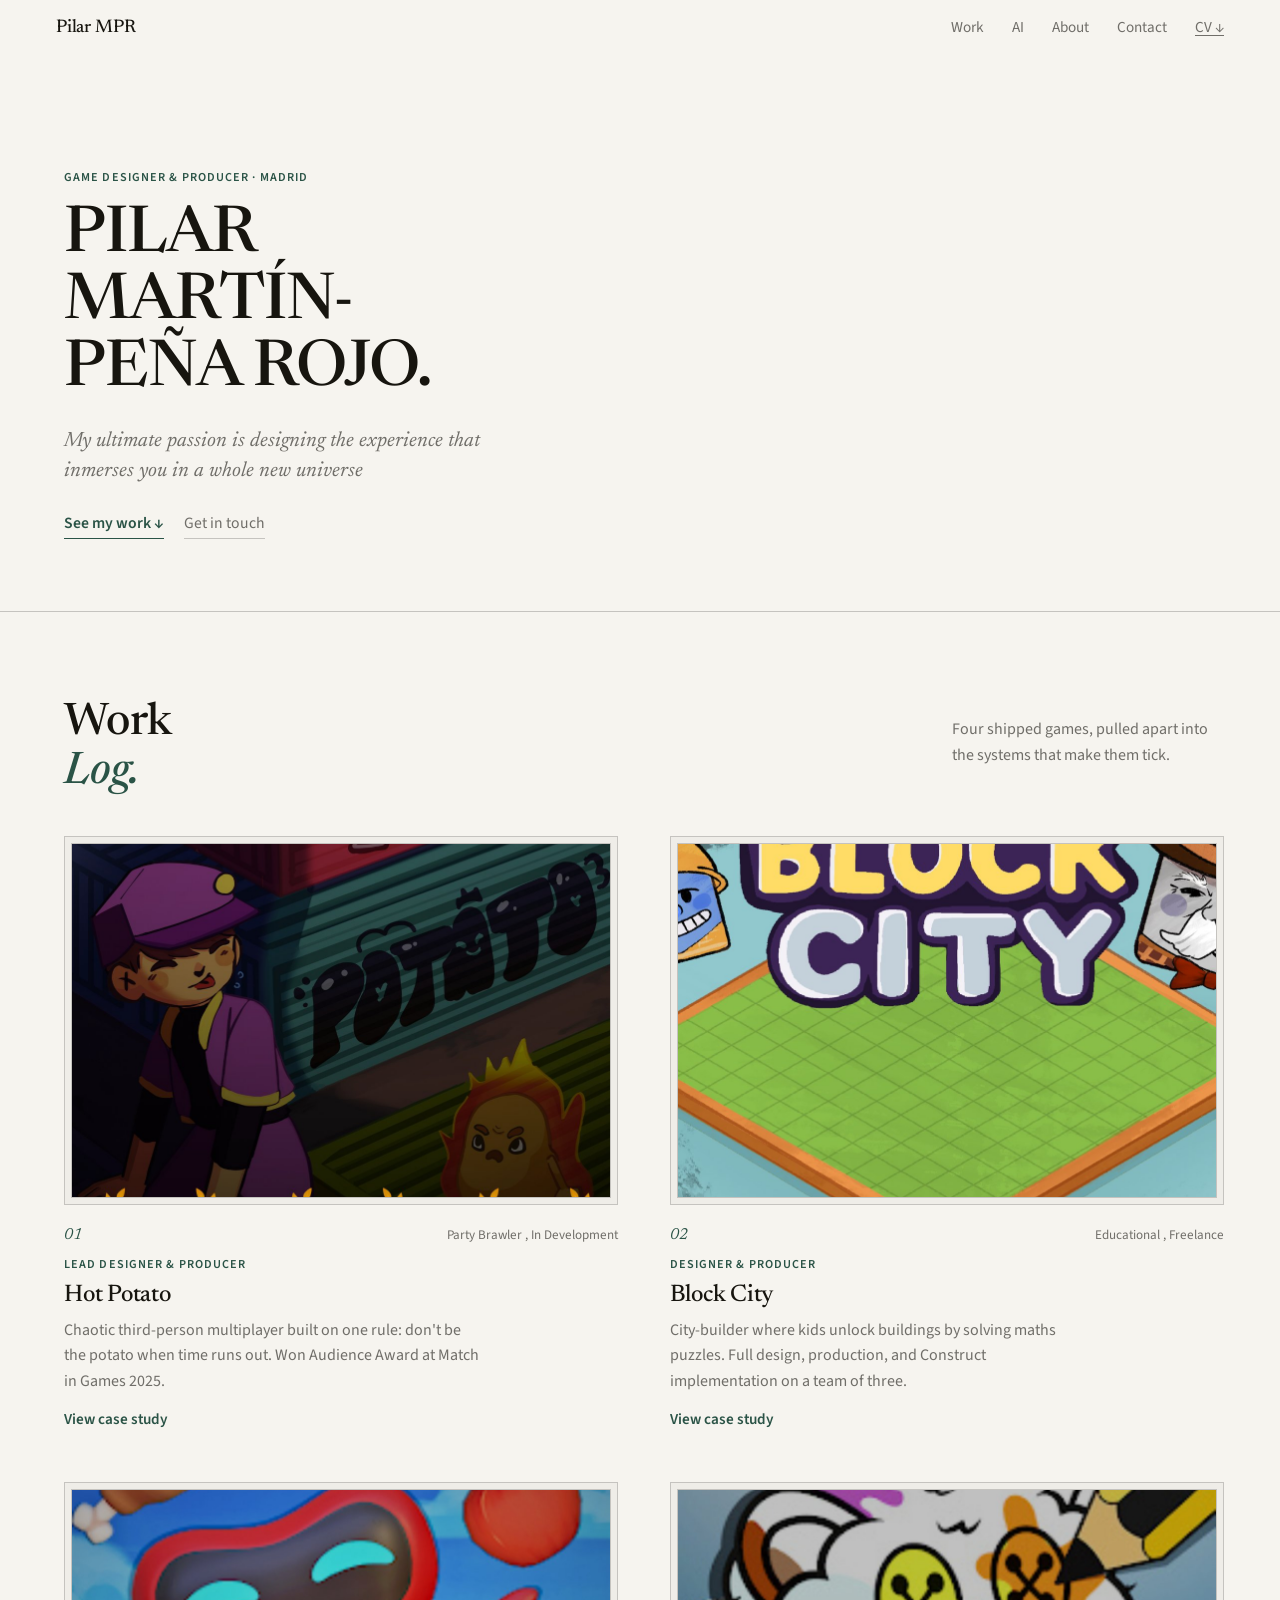
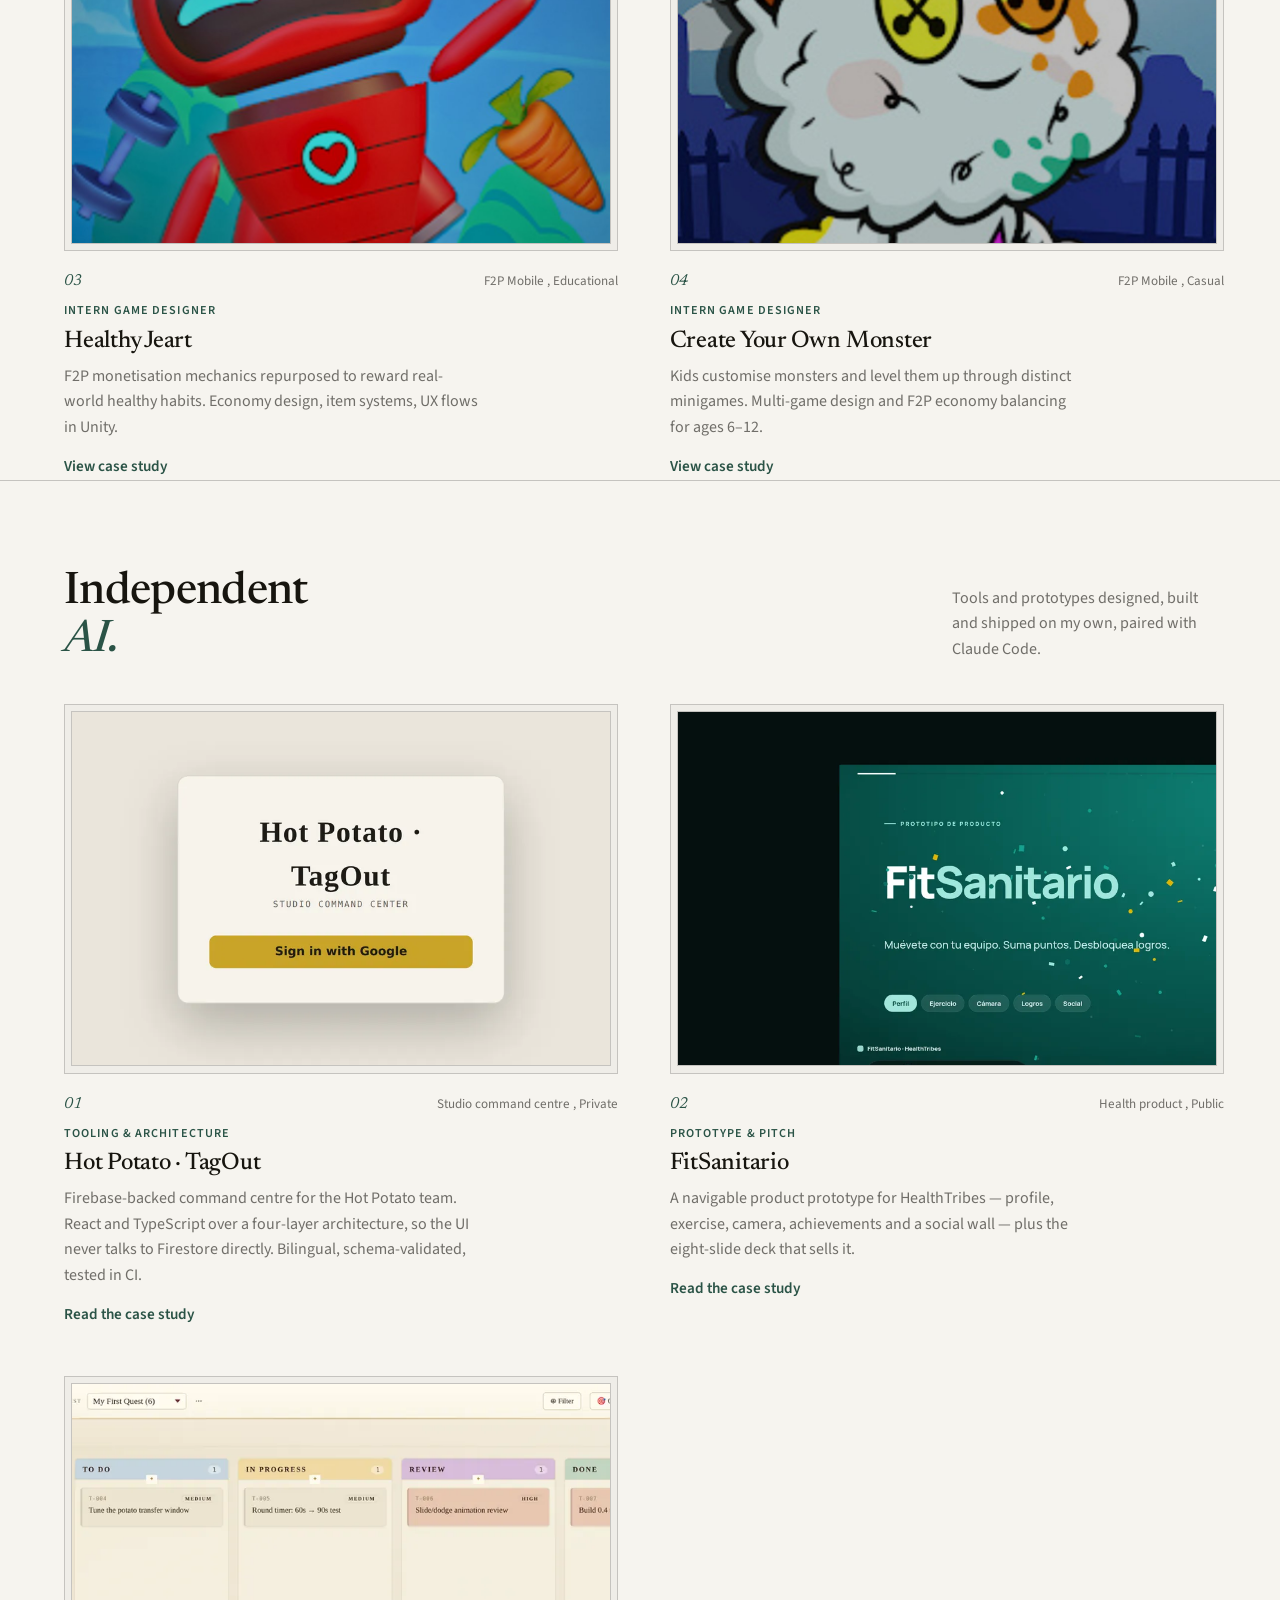
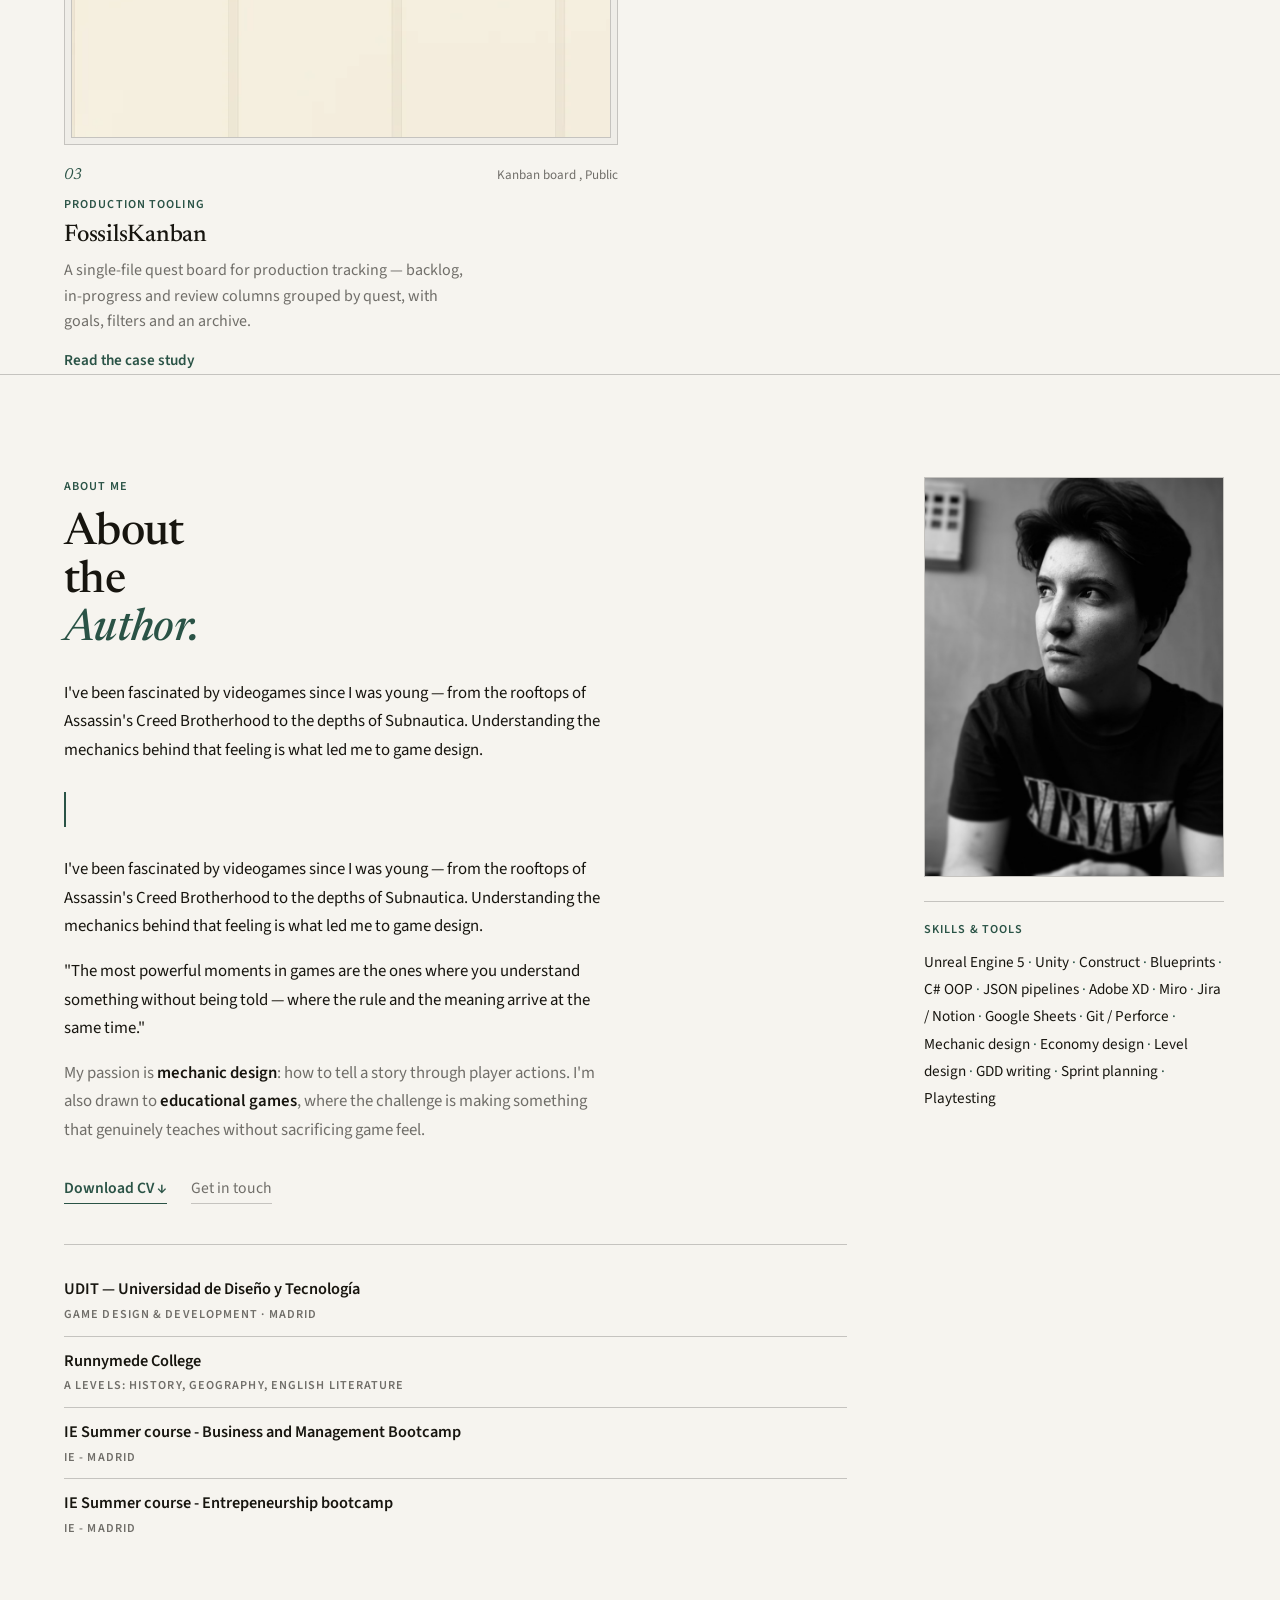
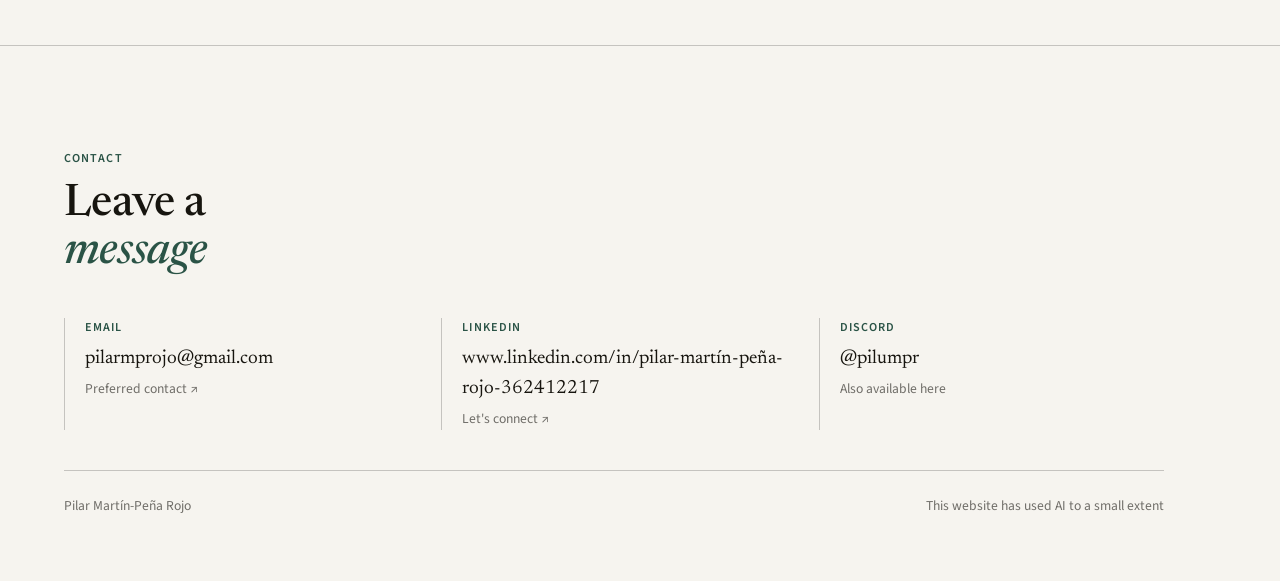
==== index.html @ bf8bdb89 "Update portfolio content via in-page editor" ====
<!DOCTYPE html>
<html lang="en" data-lt-installed="true" data-pub="1790146367307"><head>
<meta charset="UTF-8">
<meta name="viewport" content="width=device-width,initial-scale=1.0">
<title>Pilar Martín-Peña Rojo — Game Designer</title>
<meta name="description" content="Game designer and producer in Madrid. Systems, mechanics and economies across four shipped games.">
<link rel="preconnect" href="https://fonts.googleapis.com">
<link rel="preconnect" href="https://fonts.gstatic.com" crossorigin="">
<link href="https://fonts.googleapis.com/css2?family=Newsreader:ital,wght@0,400;0,500;0,600;1,400;1,500&amp;family=Source+Sans+3:ital,wght@0,400;0,600;1,400&amp;display=swap" rel="stylesheet">
<link rel="stylesheet" href="shared/portfolio.css?v=1790146367307">
<link rel="stylesheet" href="shared/theme.css?v=1790146367307">
</head>
<body class="">
<div id="cursor" class=""></div>

<!-- Nav -->
<nav id="nav" class="solid">
  <span class="nav-logo" id="nav-logo">Pilar MPR</span>
  <ul class="nav-links">
    <li><a href="javascript:void(0)" onclick="scrollToSection('work')">Work</a></li>
    <li><a href="javascript:void(0)" onclick="scrollToSection('ai-work')">AI</a></li>
    <li><a href="javascript:void(0)" onclick="scrollToSection('about')">About</a></li>
    <li><a href="javascript:void(0)" onclick="scrollToSection('contact')">Contact</a></li>
    <li><a href="assets/site/pilar-mpr-cv.pdf" download="CV_Pilar_MPR.pdf" class="nav-cv">CV ↓</a></li>
  </ul>
  <button class="nav-burger" id="nav-burger" type="button" aria-label="Open menu" aria-expanded="false" aria-controls="mobile-menu">
    <span></span><span></span><span></span>
  </button>
</nav>

<!-- Mobile menu. Static markup on purpose: the publish flow serializes the
     live DOM, so anything injected by script would be baked into the page
     and then injected a second time on the next load. Unlike the project
     pages these are same-page jumps, so they scroll instead of navigating. -->
<div class="mobile-menu" id="mobile-menu" aria-hidden="true">
  <a href="javascript:void(0)" onclick="scrollToSection('work')">Work</a>
  <a href="javascript:void(0)" onclick="scrollToSection('ai-work')">AI</a>
  <a href="javascript:void(0)" onclick="scrollToSection('about')">About</a>
  <a href="javascript:void(0)" onclick="scrollToSection('contact')">Contact</a>
  <a href="assets/site/pilar-mpr-cv.pdf" download="CV_Pilar_MPR.pdf" class="mm-cv">CV ↓</a>
</div>

<!-- ═══ HERO ═════════════════════════════ -->
<section id="hero" class="">
  <div class="hero-inner">
    <div class="hero-kicker"><span data-label="Job title + location" data-ed="hero-role" contenteditable="false">Game Designer &amp; Producer · Madrid</span></div>
    <h1 class="hero-name">
      <span class="line"><span>PILAR</span></span>
      <span class="line"><span data-ed="hero-name" contenteditable="false">MARTÍN-</span></span>
      <span class="line"><span>PEÑA ROJO.</span></span>
    </h1>
    <div class="scribble scribble-hero">she designs the rules,<br>not the art ↗</div>
    <div class="hero-foot">
      <p class="hero-tagline" data-label="Hero description" data-ed="hero-tagline" contenteditable="false">My ultimate passion is designing the experience that inmerses you in a whole new universe</p>
      <div class="hero-btns">
        <a href="javascript:void(0)" onclick="scrollToSection('work')" class="btn btn-white">See my work ↓</a>
        <a href="javascript:void(0)" onclick="scrollToSection('contact')" class="btn btn-ghost">Get in touch</a>
      </div>
    </div>
  </div>
  <div class="hero-scroll"><span>Scroll</span><div class="scroll-line"></div></div>
</section>

<!-- ═══ WORK ══════════════════════════════ -->
<section id="work">
  <div class="work-head">
    <div>
      <div class="spec-kicker reveal on">// FOUR GAMES, TAKEN APART</div>
      <h2 class="reveal on">Work<br><span class="log">Log.</span></h2>
    </div>
    <p class="reveal d1 on" data-label="Work section subtitle" data-ed="work-subtitle" contenteditable="false">Four shipped games, pulled apart into the systems that make them tick.</p>
  </div>

  <div class="projects">

    <!-- ─ HOT POTATO ─────────────────────
         📸 REPLACE img src: use a wide gameplay/key art screenshot
         Recommended: 900×720px, landscape
    ───────────────────────────────────── -->
    <a href="projects/hot-potato.html" class="project reveal on">
      <div class="proj-img" data-img-zone="proj-1">
        <img id="img-proj-1" src="assets/hot-potato/card.jpg" alt="Hot Potato">
        <label class="img-upload-btn">📷 Upload image<input type="file" accept="image/*" style="display:none" onchange="handleImgUpload(this,'proj-1')"></label>
      </div>
      <div class="proj-grad"></div>
      <div class="proj-arrow">↗</div>
      <div class="proj-body">
        <div class="proj-top">
          <span class="proj-num">01</span>
          <div class="proj-tags">
            <span class="tag tag-accent">Party Brawler</span>
            <span class="tag tag-dim">In Development</span>
          </div>
        </div>
        <div class="proj-bottom">
          <div class="proj-role">Lead Designer &amp; Producer</div>
          <div class="proj-name">Hot Potato</div>
          <p class="proj-excerpt">Chaotic third-person multiplayer built on one rule: don't be the potato when time runs out. Won Audience Award at Match in Games 2025.</p>
          <span class="proj-cta">View case study</span>
        </div>
      </div>
    </a>

    <!-- ─ BLOCK CITY ─────────────────────
         📸 REPLACE img src: gameplay screenshot or key art
         Recommended: 900×720px, landscape
    ───────────────────────────────────── -->
    <a href="projects/block-city.html" class="project reveal d1 on">
      <div class="proj-img" data-img-zone="proj-2">
        <img id="img-proj-2" src="assets/block-city/card.jpg" alt="Block City">
        <label class="img-upload-btn">📷 Upload image<input type="file" accept="image/*" style="display:none" onchange="handleImgUpload(this,'proj-2')"></label>
      </div>
      <div class="proj-grad"></div>
      <div class="proj-arrow">↗</div>
      <div class="proj-body">
        <div class="proj-top">
          <span class="proj-num">02</span>
          <div class="proj-tags">
            <span class="tag tag-accent">Educational</span>
            <span class="tag tag-dim">Freelance</span>
          </div>
        </div>
        <div class="proj-bottom">
          <div class="proj-role">Designer &amp; Producer</div>
          <div class="proj-name">Block City</div>
          <p class="proj-excerpt">City-builder where kids unlock buildings by solving maths puzzles. Full design, production, and Construct implementation on a team of three.</p>
          <span class="proj-cta">View case study</span>
        </div>
      </div>
    </a>

    <!-- ─ HEALTHY JEART ───────────────────
         📸 REPLACE img src: gameplay screenshot
         Recommended: 900×720px, landscape
    ───────────────────────────────────── -->
    <a href="projects/healthy-jeart.html" class="project reveal on">
      <div class="proj-img" data-img-zone="proj-3">
        <img id="img-proj-3" src="assets/healthy-jeart/card.jpg" alt="Healthy Jeart">
        <label class="img-upload-btn">📷 Upload image<input type="file" accept="image/*" style="display:none" onchange="handleImgUpload(this,'proj-3')"></label>
      </div>
      <div class="proj-grad"></div>
      <div class="proj-arrow">↗</div>
      <div class="proj-body">
        <div class="proj-top">
          <span class="proj-num">03</span>
          <div class="proj-tags">
            <span class="tag tag-accent">F2P Mobile</span>
            <span class="tag tag-dim">Educational</span>
          </div>
        </div>
        <div class="proj-bottom">
          <div class="proj-role">Intern Game Designer</div>
          <div class="proj-name">Healthy Jeart</div>
          <p class="proj-excerpt">F2P monetisation mechanics repurposed to reward real-world healthy habits. Economy design, item systems, UX flows in Unity.</p>
          <span class="proj-cta">View case study</span>
        </div>
      </div>
    </a>

    <!-- ─ CREATE YOUR OWN MONSTER ─────────
         📸 REPLACE img src: key art or gameplay screenshot
         Recommended: 900×720px, landscape
    ───────────────────────────────────── -->
    <a href="projects/create-your-own-monster.html" class="project reveal d1 on">
      <div class="proj-img" data-img-zone="proj-4">
        <img id="img-proj-4" src="assets/create-your-own-monster/card.jpg" alt="Create Your Own Monster">
        <label class="img-upload-btn">📷 Upload image<input type="file" accept="image/*" style="display:none" onchange="handleImgUpload(this,'proj-4')"></label>
      </div>
      <div class="proj-grad"></div>
      <div class="proj-arrow">↗</div>
      <div class="proj-body">
        <div class="proj-top">
          <span class="proj-num">04</span>
          <div class="proj-tags">
            <span class="tag tag-accent">F2P Mobile</span>
            <span class="tag tag-dim">Casual</span>
          </div>
        </div>
        <div class="proj-bottom">
          <div class="proj-role">Intern Game Designer</div>
          <div class="proj-name">Create Your Own Monster</div>
          <p class="proj-excerpt">Kids customise monsters and level them up through distinct minigames. Multi-game design and F2P economy balancing for ages 6–12.</p>
          <span class="proj-cta">View case study</span>
        </div>
      </div>
    </a>

  </div>
</section>

<!-- ═══ INDEPENDENT AI PROJECTS ══════════
     The grid is deliberately empty. Cards go in through the editor
     (Add ▸ New AI project card), never by hand — the next publish
     rebuilds this file from the browser's DOM and would drop them.
     CSS keeps the whole section hidden until it holds one card.
───────────────────────────────────────── -->
<section id="ai-work">
  <div class="work-head">
    <div>
      <div class="spec-kicker reveal on">// BUILT SOLO, WITH AI</div>
      <h2 class="reveal on">Independent<br><span class="log">AI.</span></h2>
    </div>
    <p class="reveal d1 on" data-label="AI projects subtitle" data-ed="ai-subtitle" contenteditable="false">Tools and prototypes designed, built and shipped on my own, paired with Claude Code.</p>
  </div>

  <div class="projects" id="ai-projects">

    <!-- ─ HOT POTATO · TAGOUT ────────────── -->
    <!-- The repository is private; the card links to the case study, which
         says so and shows the one screen that can be published. -->
    <a href="projects/tagout.html" class="project reveal on">
      <div class="proj-img" data-img-zone="ai-2">
        <img id="img-ai-2" src="assets/ai/tagout-card.webp" alt="Hot Potato · TagOut — studio command centre" width="900" height="720" loading="lazy" decoding="async">
        <label class="img-upload-btn">📷 Upload image<input type="file" accept="image/*" style="display:none" onchange="handleImgUpload(this,'ai-2')"></label>
      </div>
      <div class="proj-grad"></div>
      <div class="proj-arrow">↗</div>
      <div class="proj-body">
        <div class="proj-top">
          <span class="proj-num">01</span>
          <div class="proj-tags">
            <span class="tag tag-accent">Studio command centre</span>
            <span class="tag tag-dim">Private</span>
          </div>
        </div>
        <div class="proj-bottom">
          <div class="proj-role">Tooling &amp; architecture</div>
          <div class="proj-name">Hot Potato · TagOut</div>
          <p class="proj-excerpt">Firebase-backed command centre for the Hot Potato team. React and TypeScript over a four-layer architecture, so the UI never talks to Firestore directly. Bilingual, schema-validated, tested in CI.</p>
          <span class="proj-cta">Read the case study</span>
        </div>
      </div>
    </a>

    <!-- ─ FITSANITARIO ───────────────────── -->
    <a href="projects/fitsanitario.html" class="project reveal d1 on">
      <div class="proj-img" data-img-zone="ai-3">
        <img id="img-ai-3" src="assets/ai/fitsanitario.webp" alt="FitSanitario — product prototype and deck" width="900" height="720" loading="lazy" decoding="async">
        <label class="img-upload-btn">📷 Upload image<input type="file" accept="image/*" style="display:none" onchange="handleImgUpload(this,'ai-3')"></label>
      </div>
      <div class="proj-grad"></div>
      <div class="proj-arrow">↗</div>
      <div class="proj-body">
        <div class="proj-top">
          <span class="proj-num">02</span>
          <div class="proj-tags">
            <span class="tag tag-accent">Health product</span>
            <span class="tag tag-dim">Public</span>
          </div>
        </div>
        <div class="proj-bottom">
          <div class="proj-role">Prototype &amp; pitch</div>
          <div class="proj-name">FitSanitario</div>
          <p class="proj-excerpt">A navigable product prototype for HealthTribes — profile, exercise, camera, achievements and a social wall — plus the eight-slide deck that sells it.</p>
          <span class="proj-cta">Read the case study</span>
        </div>
      </div>
    </a>

    <!-- ─ FOSSILSKANBAN ──────────────────── -->
    <a href="projects/fossils-kanban.html" class="project reveal on">
      <div class="proj-img" data-img-zone="ai-4">
        <img id="img-ai-4" src="assets/ai/fossilskanban.webp" alt="FossilsKanban — production quest board" width="1200" height="480" loading="lazy" decoding="async">
        <label class="img-upload-btn">📷 Upload image<input type="file" accept="image/*" style="display:none" onchange="handleImgUpload(this,'ai-4')"></label>
      </div>
      <div class="proj-grad"></div>
      <div class="proj-arrow">↗</div>
      <div class="proj-body">
        <div class="proj-top">
          <span class="proj-num">03</span>
          <div class="proj-tags">
            <span class="tag tag-accent">Kanban board</span>
            <span class="tag tag-dim">Public</span>
          </div>
        </div>
        <div class="proj-bottom">
          <div class="proj-role">Production tooling</div>
          <div class="proj-name">FossilsKanban</div>
          <p class="proj-excerpt">A single-file quest board for production tracking — backlog, in-progress and review columns grouped by quest, with goals, filters and an archive.</p>
          <span class="proj-cta">Read the case study</span>
        </div>
      </div>
    </a>

  </div>
</section>

<!-- ═══ ADDED CONTENT (insert button) ════ -->

<div id="added-blocks"></div>

<!-- ═══ ABOUT ═════════════════════════════ -->
<section id="about" class="">
  <div class="about-left reveal on">
    <div class="slabel">About me</div>
    <h2>About<br>the<br><em>Author.</em></h2>

    <div class="about-bio">
      <p data-ed="about-p1" contenteditable="false">I've been fascinated by videogames since I was young — from the rooftops of Assassin's Creed Brotherhood to the depths of Subnautica. Understanding the mechanics behind that feeling is what led me to game design.</p>
      <div class="about-pull" data-label="Pull quote" data-ed="about-quote" contenteditable="false"><br></div>
      <p data-ed="about-p2" contenteditable="false">I've been fascinated by videogames since I was young — from the rooftops of Assassin's Creed Brotherhood to the depths of Subnautica. Understanding the mechanics behind that feeling is what led me to game design.</p>
      <p data-ed="about-p3" contenteditable="false">"The most powerful moments in games are the ones where you understand something without being told — where the rule and the meaning arrive at the same time."</p>
      <p data-ed="about-p4" style="color:var(--muted)" contenteditable="false">My passion is <strong>mechanic design</strong>: how to tell a story through player actions. I'm also drawn to <strong>educational games</strong>, where the challenge is making something that genuinely teaches without sacrificing game feel.</p>
    </div>

    <div class="about-ctas">
      <a href="assets/site/pilar-mpr-cv.pdf" download="CV_Pilar_MPR.pdf" class="btn btn-white">Download CV ↓</a>
      <a href="javascript:void(0)" onclick="scrollToSection('contact')" class="btn btn-ghost">Get in touch</a>
    </div>

    <div class="edu-list" id="edu-list">
      
      <div class="edu-item" data-edu="edu-2">
        <div class="edu-dot"></div>
        <div class="edu-body">
          <div class="edu-name" data-label="School name" data-ed="edu-2-name" contenteditable="false">UDIT — Universidad de Diseño y Tecnología</div>
          <div class="edu-sub" data-label="Degree / detail" data-ed="edu-2-sub" contenteditable="false">Game Design &amp; Development · Madrid</div>
        </div>
        <span class="edu-ctrl">
          <button onclick="eduMove(this,-1)" title="Move up">↑</button>
          <button onclick="eduMove(this,1)" title="Move down">↓</button>
          <button class="del" onclick="eduDel(this)" title="Remove this entry">🗑</button>
        </span>
      </div>
      <div class="edu-item" data-edu="edu-3">
        <div class="edu-dot"></div>
        <div class="edu-body">
          <div class="edu-name" data-label="School name" data-ed="edu-3-name" contenteditable="false">Runnymede College</div>
          <div class="edu-sub" data-label="Degree / detail" data-ed="edu-3-sub" contenteditable="false">A Levels: History, Geography, English literature</div>
        </div>
        <span class="edu-ctrl">
          <button onclick="eduMove(this,-1)" title="Move up">↑</button>
          <button onclick="eduMove(this,1)" title="Move down">↓</button>
          <button class="del" onclick="eduDel(this)" title="Remove this entry">🗑</button>
        </span>
      </div>
    <div class="edu-item" data-edu="edu-mshi2271">
    <div class="edu-dot"></div>
    <div class="edu-body">
      <div class="edu-name" data-label="School name" data-ed="edu-mshi2271-name" contenteditable="false">IE Summer course - Business and Management Bootcamp</div>
      <div class="edu-sub" data-label="Degree / detail" data-ed="edu-mshi2271-sub" contenteditable="false">IE - Madrid&nbsp;</div>
    </div>
    <span class="edu-ctrl">
      <button onclick="eduMove(this,-1)" title="Move up">↑</button>
      <button onclick="eduMove(this,1)" title="Move down">↓</button>
      <button class="del" onclick="eduDel(this)" title="Remove this entry">🗑</button>
    </span>
  </div><div class="edu-item" data-edu="edu-msk5mywj">
    <div class="edu-dot"></div>
    <div class="edu-body">
      <div class="edu-name" data-label="School name" data-ed="edu-msk5mywj-name" contenteditable="false">IE Summer course - Entrepeneurship bootcamp</div>
      <div class="edu-sub" data-label="Degree / detail" data-ed="edu-msk5mywj-sub" contenteditable="false">IE - Madrid</div>
    </div>
    <span class="edu-ctrl">
      <button onclick="eduMove(this,-1)" title="Move up">↑</button>
      <button onclick="eduMove(this,1)" title="Move down">↓</button>
      <button class="del" onclick="eduDel(this)" title="Remove this entry">🗑</button>
    </span>
  </div></div>
    <button class="edu-add" onclick="eduAdd()">+ Add education entry</button>
  </div>

  <div class="about-right reveal d2 on">
    <div class="photo-wrap" data-img-zone="about-photo">
      <!--
        ════════════════════════════════════
        📸 YOUR PHOTO: In edit mode, hover this
        area and click "Upload photo" to add yours.
        Or replace the photo-ph div below with:
        <img src="your-photo.jpg" alt="Pilar MPR"
             style="width:100%;height:100%;object-fit:cover"/>
        ════════════════════════════════════
      -->
      <div class="photo-ph" id="photo-ph" style="display:none">
        <div class="photo-ph-cross"></div>
        <span class="photo-ph-lbl">Your photo here<br>600 × 800 px</span>
      </div>
      <img id="img-about-photo" src="assets/site/about-photo.jpg" alt="Pilar Martín-Peña Rojo" style="width:100%;height:100%;object-fit:cover;object-position:center top;position:absolute;inset:0;z-index:1">
      <label class="img-upload-btn">📷 Upload photo<input type="file" accept="image/*" style="display:none" onchange="handleImgUpload(this,'about-photo')"></label>
    </div>

    <div class="skills-box">
      <div class="skills-box-title">Skills &amp; Tools</div>
      <div class="skills-pills">
        <span class="skill">Unreal Engine 5</span>
        <span class="skill">Unity</span>
        <span class="skill">Construct</span>
        <span class="skill">Blueprints</span>
        <span class="skill">C# OOP</span>
        <span class="skill">JSON pipelines</span>
        <span class="skill">Adobe XD</span>
        <span class="skill">Miro</span>
        <span class="skill">Jira / Notion</span>
        <span class="skill">Google Sheets</span>
        <span class="skill">Git / Perforce</span>
        <span class="skill">Mechanic design</span>
        <span class="skill">Economy design</span>
        <span class="skill">Level design</span>
        <span class="skill">GDD writing</span>
        <span class="skill">Sprint planning</span>
        <span class="skill">Playtesting</span>
      </div>
    </div>
  </div>
</section>

<!-- ═══ CONTACT ═══════════════════════════ -->
<section id="contact" class="">
  <div class="contact-inner">
    <div class="slabel reveal on">Contact</div>
    <h2 class="contact-h2 reveal on">
      Leave a<br>
      <span class="dim" data-label="Contact heading line 2" data-ed="contact-line2" contenteditable="false">message</span>
    </h2>
    <div class="channels">
      <!-- 📝 EDIT: update href + ch-val text for your email -->
      <a href="mailto:pilarmprojo@gmail.com" class="ch reveal on">
        <div class="ch-lbl">Email</div>
        <div class="ch-val" data-label="Email address" data-ed="contact-email" contenteditable="false">pilarmprojo@gmail.com</div>
        <div class="ch-sub">Preferred contact ↗</div>
      </a>
      <!-- 📝 EDIT: update href for your LinkedIn profile -->
      <a href="http://www.linkedin.com/in/pilarmartinpenarojo-362412217" target="_blank" class="ch reveal d1 on">
        <div class="ch-lbl">LinkedIn</div>
        <div class="ch-val" data-label="LinkedIn name" data-ed="contact-linkedin" contenteditable="false">www.linkedin.com/in/pilar-martín-peña-rojo-362412217</div>
        <div class="ch-sub">Let's connect ↗</div>
      </a>
      <!-- 📝 EDIT: add your Twitter/X href if you have one -->
      <div class="ch reveal d2 on">
        <div class="ch-lbl">Discord</div>
        <div class="ch-val" data-label="Discord handle" data-ed="contact-discord" contenteditable="false">@pilumpr</div>
        <div class="ch-sub">Also available here</div>
      </div>
    </div>
    <div class="contact-foot reveal on">
      <span class="status">
        <span class="status-dot"></span>
        <span data-ed="contact-availability" contenteditable="false">Pilar Martín-Peña Rojo</span>
      </span>
      <span class="copy" data-ed="footer-copy" contenteditable="false">This website has used AI to a small extent</span>
    </div>
  </div>
</section>

<!-- ═══ CASE STUDY MODAL ═══════════════════ -->

<!-- ═══ LIGHTBOX ════════════════════════════ -->

<div id="lightbox" onclick="closeLightbox(event)">
  <button id="lb-close" onclick="closeLightbox()">✕</button>
  <button id="lb-prev" onclick="lbNav(-1,event)">‹</button>
  <div id="lb-img-wrap"><img id="lb-img" src="" alt=""></div>
  <button id="lb-next" onclick="lbNav(1,event)">›</button>
  <div id="lb-footer">
    <span id="lb-counter"></span>
    <div id="lb-dots"></div>
    <span id="lb-caption"></span>
  </div>
</div>

<!-- ═══ DEVELOPMENT LOG DATA ═══════════════════════════════
     Public dev entries are baked in here on publish. Private
     entries never reach this element — they stay in the
     browser only. Your live copy always wins over this.
     ═══════════════════════════════════════════════════════ -->
<script type="application/json" id="devlog-data">{}</script>

<script>window.PAGE = { role:'home', path:'index.html', base:'' };</script>
<script src="shared/site.js?v=1790146367307"></script>


</body></html>
---- shared/portfolio.css ----
/* ═════════════════════════════════════════
   PORTFOLIO — plain typographic layout.
   Variable names preserved for editor/JS compat.

   The look is editorial: warm paper, near-black ink, one deep
   accent, a serif for display and a humanist sans for text, and
   hairline rules doing all the structural work. No texture, no
   shadows, no rotation, no motion. Every decorative device this
   file used to carry (paper grid, grain, highlighter, tape,
   dog-ears, offset shadows, scroll reveals, a custom cursor) was
   removed on purpose — put none of them back without being asked.
   ───────────────────────────────────────── */
:root {
  --bg:      #f6f4ef;   /* warm paper — light, not aged */
  --bg2:     #eeebe4;
  --bg3:     #e5e1d8;
  --card-bg: #f1eee8;
  --card-bg2:#eae6de;
  --accent:  #2a5346;   /* deep pine — the one colour on the page */
  --accent2: #3f6a5b;
  --text:    #17150f;
  --white:   #17150f;
  --muted:   #66625a;
  --faint:   #d0ccc3;
  --blush:   #d0ccc3;
  --sage:    #2a5346;
  --navyL:   #d0ccc3;
  --blue:    #2a5346;
  --yellow:  #e9e4d9;   /* kept for theme compat; no longer a highlighter */
  --sticky:  #ede9e0;
  --green:   #2f5d50;
  --grid:    rgba(0,0,0,0);
  --grid2:   rgba(0,0,0,0);
  /* Display serif with real italics, humanist sans for text. Both are
     linked from every page's <head>; the theme can swap them. */
  --fd: 'Newsreader', Georgia, serif;
  --fb: 'Source Sans 3', -apple-system, BlinkMacSystemFont, 'Segoe UI', Helvetica, Arial, sans-serif;
  --fm: ui-monospace, SFMono-Regular, Menlo, Consolas, monospace;
  --fi: 'Newsreader', Georgia, serif;
  --ease: cubic-bezier(.4,0,.2,1);
  --eo:   cubic-bezier(0,0,.2,1);
  /* Layout metrics. Deliberately NOT part of the theme variable set —
     applyTheme() writes its vars onto documentElement.style, which would
     win over anything declared here. Keep these out of that list. */
  --nav-h:  56px;   /* fixed header height; JS reads this, see navH() */
  --ep-w:   280px;  /* editor drawer width on desktop */
  --ep-peek:132px;  /* visible strip of the editor sheet when collapsed */
  --measure:68ch;   /* body-copy line length */
}

/* ── BASE ─────────────────────────────── */
*,*::before,*::after { box-sizing:border-box; margin:0; padding:0; }
html { scroll-behavior:smooth; }
/* Cross-page hash links (../index.html#ai-work) land through native anchor
   scrolling, which knows nothing about the fixed nav and buries the top of
   the section under it. scrollToSection() compensates by hand for in-page
   clicks; this does the same for the links that never reach it. */
section[id] { scroll-margin-top: calc(var(--nav-h) + 1rem); }
body {
  font-family: var(--fb);
  font-size: 1.0625rem;
  line-height: 1.6;
  background: var(--bg);
  color: var(--text);
  -webkit-font-smoothing: antialiased;
  -moz-osx-font-smoothing: grayscale;
  overflow-x: hidden;
}
/* height:auto so the width/height attributes on every <img> reserve the
   right box (no layout shift) without locking the rendered height. */
img { display:block; max-width:100%; height:auto; }
a { color:inherit; text-decoration:none; }
ul { list-style:none; }
::selection { background:var(--accent); color:var(--bg); }
/* Small-caps label used for kickers, section labels and field names. */
.slabel, .hero-kicker, .proj-role, .ch-lbl, .sh-fact-lbl, .sh-sec-lbl, .sh-resp-lbl,
.sh-widget-lbl, .sh-award-lbl, .sh-repo-lbl, .skills-box-title, .dl-meta, .dl-ba-lbl, .dl-code-lbl, .edu-sub {
  font-family:var(--fb); font-size:.76rem; font-weight:600; letter-spacing:.09em; text-transform:uppercase; color:var(--accent);
}

/* ── CURSOR ───────────────────────────────
   #cursor is a sentinel (R3): site.js grabs it at load with no null check,
   so the element stays in every page and keeps being positioned. The pen
   crosshair it used to draw is gone — the system cursor is the plain one,
   and hiding it was the single most affected thing on the site. */
#cursor { display:none; }

/* ── NAV ──────────────────────────────── */
#nav {
  position:fixed; top:0; left:0; right:0; z-index:200;
  height:var(--nav-h); display:flex; align-items:center;
  padding:0 clamp(1.25rem,5vw,3.5rem);
  justify-content:space-between;
  background:var(--bg);
  /* `left` animates because the nav slides aside for the editor panel */
  transition:left .35s var(--ease);
  border-bottom:1px solid transparent;
}
#nav.solid { border-bottom-color:var(--faint); }
.nav-logo {
  font-family:var(--fd); font-weight:500; font-size:1.15rem; letter-spacing:-.01em;
  color:var(--text); user-select:none;
  display:inline-flex; align-items:center;
}
/* Only the project-page logo is a real link (back to the landing page).
   On the landing page it's a bare <span> that happens to open the editor,
   so it gets no pointer and no hover tint — nothing marks it as
   interactive. user-select:none stays: it stops the text selecting under
   repeated clicks. */
a.nav-logo { cursor:pointer; }
a.nav-logo:hover { text-decoration:underline; }
.nav-links { display:flex; gap:1.75rem; align-items:center; }
.nav-links a {
  font-size:.95rem; color:var(--muted);
}
.nav-links a:hover { color:var(--accent); }
.nav-cv { color:var(--accent); text-decoration:underline; text-underline-offset:.2em; text-decoration-thickness:1px; }
.nav-cv:hover { color:var(--text); }

/* ── MOBILE NAV ───────────────────────────
   Hidden above the phone breakpoint; see RESPONSIVE for the swap. */
.nav-burger {
  display:none; width:44px; height:44px; margin-right:-.6rem;
  background:none; border:none; padding:0; cursor:pointer;
  flex-direction:column; align-items:center; justify-content:center; gap:5px;
}
.nav-burger span {
  display:block; width:22px; height:1px; background:var(--text);
}
/* The menu carries its own CV entry — don't show the pill twice. */
body.menu-open .nav-cv { display:none; }
body.menu-open .nav-burger span:nth-child(1) { transform:translateY(6px) rotate(45deg); }
body.menu-open .nav-burger span:nth-child(2) { opacity:0; }
body.menu-open .nav-burger span:nth-child(3) { transform:translateY(-6px) rotate(-45deg); }

.mobile-menu {
  position:fixed; inset:0; z-index:190;
  background:var(--bg);
  display:flex; flex-direction:column; justify-content:center;
  gap:.35rem; padding:var(--nav-h) clamp(1.5rem,7vw,3rem) 3rem;
  opacity:0; visibility:hidden; pointer-events:none;
}
.mobile-menu.open { opacity:1; visibility:visible; pointer-events:auto; }
.mobile-menu a {
  font-family:var(--fd); font-size:1.75rem; font-weight:500; line-height:1.4;
  color:var(--text); padding:.55rem 0; display:block;
  border-bottom:1px solid var(--faint);
}
.mobile-menu .mm-cv { border-bottom:none; margin-top:.75rem; color:var(--accent); }
/* The overlay is never shown — the nav links are visible at every width —
   so it must not be reachable by tab or by a stale .open class. */
.mobile-menu { display:none; }

/* ── HERO ─────────────────────────────── */
/* A page header, not a landing screen: no 100dvh, no entrance animation,
   no oversized name. */
#hero {
  position:relative;
  padding:calc(var(--nav-h) + clamp(4rem,10vw,7rem))
          clamp(1.5rem,5vw,3.5rem) clamp(3rem,6vw,4.5rem)
          clamp(1.5rem,5vw,6rem);
}
.hero-inner { position:relative; max-width:900px; }
.hero-kicker { display:block; margin-bottom:1rem; }
h1.hero-name {
  font-family:var(--fd); font-weight:500;
  font-size:clamp(2.4rem,5.5vw,4rem);
  line-height:1.04; letter-spacing:-.015em;
  margin-bottom:1.5rem;
}
.hero-name .line { display:block; }
.hero-name .line span { display:inline; }
.hero-foot {
  display:flex; flex-direction:column; align-items:flex-start;
  gap:1.5rem;
}
.hero-tagline {
  max-width:40ch; color:var(--muted);
  font-family:var(--fd); font-style:italic; font-size:1.3rem; line-height:1.45;
}
.hero-btns { display:flex; gap:1.25rem; flex-wrap:wrap; align-items:center; }
/* The handwritten margin note and the scroll hint were pure decoration.
   Kept in the markup, out of the layout. */
.scribble, .scribble-hero, .hero-scroll { display:none; }

/* ── SHARED UTILS ─────────────────────── */
/* Buttons read as text links with a rule under them — no fills, no
   offset shadows, no uppercase tracking. */
.btn {
  display:inline-flex; align-items:center; gap:.4rem;
  font-family:var(--fb); font-size:.98rem; font-weight:600;
  color:var(--accent); border:none; background:none;
  padding:0 0 .12rem; border-bottom:1.5px solid var(--accent);
}
.btn:hover { color:var(--text); border-bottom-color:var(--text); }
.btn-white, .btn-ghost, .btn-accent { background:none; color:var(--accent); border-bottom:1.5px solid var(--accent); }
.btn-ghost { color:var(--muted); border-bottom-color:var(--faint); font-weight:400; }
.btn-ghost:hover { color:var(--text); border-bottom-color:var(--text); }

.tag {
  display:inline;
  font-size:.82rem; color:var(--muted);
}
/* Tags are a comma-separated run of words, not a row of pills. */
.tag + .tag::before { content:', '; white-space:pre; }
.tag-accent { color:var(--muted); }

/* Section label. The "// LABEL ——" treatment is gone; it is just a small
   grey line of text above the heading. */
.slabel { display:block; margin-bottom:.8rem; }
/* Authored kickers carry a literal "// …" in their text (page content,
   R1 — not ours to rewrite), so the plain layout leaves them out. */
.spec-kicker { display:none; }
.hand-underline { position:relative; }

/* Reveal — the scroll-in animation is off. site.js still adds .on; these
   rules make both states identical so nothing depends on the observer. */
.reveal, .reveal.on { opacity:1; transform:none; }

/* ── WORK / AI SECTIONS ───────────────── */
#work, #ai-work {
  padding:clamp(3.5rem,7vw,5.5rem) clamp(1.5rem,5vw,3.5rem) 0 clamp(1.5rem,5vw,6rem);
  position:relative;
  border-top:1px solid var(--faint);
}

/* ── INDEPENDENT AI PROJECTS ──────────────
   Same card grid as Work, in its own section. Hidden while genuinely
   empty, or a published page would show a heading standing over nothing.
   Edit mode always shows it, otherwise there is no way to add the first
   card.

   Written as :not(:has()) rather than a display:none default plus a
   :has() override, so it fails OPEN: an engine without :has() drops this
   rule and shows the section. The old form failed closed, which was the
   safe direction while the grid shipped empty — now that the cards are
   authored into the page, hiding real content is the worse outcome, and
   the nav links added for them must not point at something invisible. */
#ai-work:not(:has(.project)) { display:none; }
body.editing #ai-work { display:block; }
body.editing #ai-work:not(:has(.project)) #ai-projects::after {
  content:'No cards yet — add them from the panel: Add ▸ New AI project card.';
  grid-column:1 / -1;
  font-size:.9rem; line-height:1.7; color:var(--muted);
  border:1px dashed var(--faint);
  padding:clamp(2rem,5vw,3.5rem); text-align:center;
}
.work-head {
  padding:0 0 clamp(1.75rem,3vw,2.5rem);
  display:flex; align-items:baseline; justify-content:space-between;
  flex-wrap:wrap; gap:1.5rem;
}
.work-head h2 {
  font-family:var(--fd); font-weight:500;
  font-size:clamp(2rem,3.6vw,2.8rem); letter-spacing:-.015em; line-height:1.08;
}
/* The second line of each heading is its own span ("Work" / "Log."):
   italic, in the accent — the one flourish the headings get. */
.work-head h2 span.log { font-style:italic; color:var(--accent); }
.work-head p {
  max-width:34ch; color:var(--muted); font-size:1rem; line-height:1.6;
}
.projects {
  display:grid; grid-template-columns:1fr 1fr;
  gap:clamp(2rem,4vw,3rem) clamp(2rem,4vw,3.5rem);
}
/* A card is a figure with text under it. No frame, no shadow, no tilt. */
.project {
  display:flex; flex-direction:column; position:relative;
  background:none; border:none; border-radius:0; box-shadow:none;
  overflow:visible;
}
.proj-img {
  position:relative; margin:0 0 1rem;
  aspect-ratio:3/2; overflow:hidden;
  background:var(--card-bg); border:1px solid var(--faint); padding:.45rem;
}
.proj-img img { width:100%; height:100%; object-fit:cover; outline:1px solid var(--faint); }
.proj-img.ph { display:flex; align-items:center; justify-content:center; }
.proj-img.ph span {
  font-size:2rem; color:var(--muted); font-weight:600; user-select:none;
}
/* The figure numbering ("FIG.01"), the gradient scrim and the hover arrow
   were all decoration. */
.proj-grad, .proj-arrow { display:none; }
.proj-body { position:relative; padding:0; display:flex; flex-direction:column; }
.proj-top {
  display:flex; justify-content:space-between; align-items:baseline; gap:1rem;
  margin-bottom:.4rem;
}
.proj-num { font-family:var(--fd); font-style:italic; font-size:1rem; color:var(--accent); }
.proj-tags { text-align:right; }
.proj-role { margin-bottom:.4rem; }
.proj-name {
  font-family:var(--fd); font-weight:500;
  font-size:1.5rem; letter-spacing:-.01em; line-height:1.2;
  color:var(--text); margin-bottom:.5rem; max-width:100%;
}
.project:hover .proj-name { color:var(--accent); }
.proj-excerpt {
  font-size:1rem; color:var(--muted); line-height:1.6;
  max-width:52ch; margin-bottom:.75rem;
}
.proj-cta {
  align-self:flex-start; font-size:.95rem; font-weight:600; color:var(--accent);
  border-bottom:1.5px solid transparent; padding-bottom:.1rem;
}
.project:hover .proj-cta { border-bottom-color:var(--accent); }
/* The destination of a generated card, held as text because an editable field
   round-trips innerHTML and cannot reach the anchor's href. Authors see it and
   edit it; visitors never do — syncCardLinks() has already put it on the href. */
.proj-link { display:none; }
body.editing .proj-link {
  display:block; margin-top:.5rem;
  font-family:var(--fm); font-size:.8rem; line-height:1.6;
  color:var(--muted); word-break:break-all;
  border:1px dashed var(--faint); padding:.3rem .45rem;
}
body.editing .proj-link:empty::before {
  content:'https://… (blank = not a link)'; opacity:.55;
}

/* ── ABOUT ────────────────────────────── */
#about {
  padding:clamp(4rem,8vw,6.5rem) clamp(1.5rem,5vw,3.5rem) clamp(4rem,8vw,6rem) clamp(1.5rem,5vw,6rem);
  /* minmax(0,1fr) so the bio can actually shrink, and a fluid sidebar so
     there's no squeeze zone just above the stack breakpoint. */
  display:grid; grid-template-columns:minmax(0,1fr) clamp(240px,24vw,300px);
  gap:clamp(2.5rem,6vw,5rem); align-items:start; position:relative;
  border-top:1px solid var(--faint);
}
.about-left h2 {
  font-family:var(--fd); font-weight:500;
  font-size:clamp(2rem,3.6vw,2.8rem); letter-spacing:-.015em; line-height:1.08;
  margin-bottom:1.5rem;
}
.about-left h2 em { font-style:italic; font-family:inherit; color:var(--accent); font-size:inherit; font-weight:inherit; }
.about-bio p { color:var(--text); line-height:1.7; font-size:1.05rem; margin-bottom:1rem; max-width:var(--measure); }
.about-bio p strong { color:var(--text); font-weight:600; background:none; }
.about-bio p a { color:var(--accent); text-decoration:underline; text-underline-offset:.15em; text-decoration-thickness:1px; }
.about-bio p em { font-family:inherit; font-style:italic; font-weight:400; color:inherit; font-size:inherit; }
/* The pull quote was a rotated post-it. It is an indented quotation now. */
.about-pull {
  font-family:var(--fd); font-style:italic; font-weight:400;
  font-size:1.35rem; color:var(--text); line-height:1.4;
  background:none; border:none; border-left:2px solid var(--accent);
  padding:.15rem 0 .15rem 1.25rem; margin:1.75rem 0;
  max-width:var(--measure); transform:none; box-shadow:none;
}
.about-ctas { display:flex; gap:1.5rem; flex-wrap:wrap; margin-top:2rem; }
.edu-list { margin-top:2.5rem; border-top:1px solid var(--faint); padding-top:1.25rem; }
.edu-item { display:flex; gap:1rem; align-items:baseline; padding:.7rem 0; border-bottom:1px solid var(--faint); }
.edu-item:last-child { border-bottom:none; }
.edu-dot { display:none; }
.edu-body { flex:1; min-width:0; }
.edu-name { font-size:1.02rem; font-weight:600; color:var(--text); margin-bottom:.15rem; }
.edu-sub { color:var(--muted); }
/* Reorder / remove controls and the add button — edit mode only, so a
   visitor sees a plain list. */
.edu-ctrl, .edu-add { display:none; }
body.editing .edu-ctrl { display:flex; gap:.25rem; flex-shrink:0; }
body.editing .edu-add { display:block; }
.edu-ctrl button {
  font-size:.8rem; width:26px; height:26px; line-height:1;
  background:var(--bg); border:1px solid var(--faint);
  color:var(--muted); cursor:pointer;
}
.edu-ctrl button:hover { border-color:var(--text); color:var(--text); }
.edu-add {
  margin-top:.9rem; font-size:.85rem;
  background:var(--bg); border:1px dashed var(--faint); color:var(--muted);
  padding:.6rem 1rem; width:100%; cursor:pointer;
}
.edu-add:hover { border-color:var(--text); color:var(--text); }
/* right column */
.about-right { position:sticky; top:calc(var(--nav-h) + 1.5rem); display:flex; flex-direction:column; gap:1.5rem; }
/* The photo was taped and tilted inside a polaroid frame. Plain now. */
.photo-wrap {
  width:100%; aspect-ratio:3/4;
  background:var(--card-bg); border:1px solid var(--faint);
  overflow:hidden; position:relative;
  transform:none; box-shadow:none; padding:.45rem;
}
.photo-wrap img { width:100%; height:100%; object-fit:cover; outline:1px solid var(--faint); }
.photo-ph { position:absolute; inset:0; display:flex; flex-direction:column; align-items:center; justify-content:center; gap:.85rem; }
.photo-ph-cross { display:none; }
.photo-ph-lbl { font-size:.85rem; color:var(--muted); text-align:center; line-height:1.6; }
/* Skills: a plain list, not a ticked checklist in a framed box. */
.skills-box { background:none; border:none; border-top:1px solid var(--faint); padding:1.1rem 0 0; box-shadow:none; }
.skills-box-title { margin-bottom:.6rem; }
.skills-pills { display:block; }
.skill {
  font-size:.95rem; color:var(--text); padding:0;
  border:none; background:none; display:inline;
}
.skill + .skill::before { content:' · '; color:var(--accent); }

/* ── CONTACT ──────────────────────────── */
#contact {
  background:var(--bg);
  border-top:1px solid var(--faint);
  padding:clamp(4rem,8vw,6.5rem) clamp(1.5rem,5vw,3.5rem) clamp(3rem,5vw,4rem) clamp(1.5rem,5vw,6rem);
  position:relative;
}
.contact-inner { max-width:1100px; position:relative; }
.contact-h2 {
  font-family:var(--fd); font-weight:500;
  font-size:clamp(2rem,3.6vw,2.8rem); letter-spacing:-.015em; line-height:1.08;
  margin-bottom:clamp(1.75rem,4vw,2.5rem);
}
.contact-h2 .dim { display:inline; font-style:italic; color:var(--accent); background:none; padding:0; transform:none; box-shadow:none; }
.channels { display:grid; grid-template-columns:repeat(3,1fr); gap:2rem; margin-bottom:2.5rem; }
.ch { background:none; padding:0 0 0 1.25rem; display:block; border:none; border-left:1px solid var(--faint); box-shadow:none; }
.ch-lbl { margin-bottom:.4rem; }
.ch-val { font-family:var(--fd); font-size:1.2rem; color:var(--text); margin-bottom:.2rem; overflow-wrap:anywhere; }
a.ch:hover .ch-val { color:var(--accent); }
.ch-sub { font-size:.85rem; color:var(--muted); }
.contact-foot { display:flex; align-items:center; justify-content:space-between; flex-wrap:wrap; gap:1rem; padding-top:1.5rem; border-top:1px solid var(--faint); }
.status {
  display:inline-flex; align-items:center; gap:.5rem;
  font-size:.85rem; color:var(--muted);
  border:none; padding:0; transform:none;
}
.status-dot { display:none; }
.copy { font-size:.85rem; color:var(--muted); }

/* ── CASE STUDY (design-doc page) ───────
   Lived in a modal once; it's real pages now (see .sh-page below). */
.sh-hero { position:relative; height:auto; background:none; flex-shrink:0; overflow:visible; border-bottom:1px solid var(--faint); padding-bottom:1.5rem; }
.sh-hero img { width:100%; height:clamp(200px,32vh,380px); object-fit:cover; background:var(--bg3); border:1px solid var(--faint); }
.sh-hero-ph { width:100%; height:clamp(200px,32vh,380px); display:flex; align-items:center; justify-content:center; font-weight:600; font-size:2rem; color:var(--muted); background:var(--bg3); }
/* The scrim existed to float a title over the image. The title sits under
   it now, so there is nothing to scrim. */
.sh-hero-grad { display:none; }
.sh-hero-info { position:static; padding:1.5rem clamp(1.5rem,4vw,2.5rem) 0; }
.sh-tags { margin-bottom:.35rem; }
.sh-hero-info h2 { font-family:var(--fd); font-weight:500; font-size:clamp(2.2rem,4.2vw,3.2rem); letter-spacing:-.015em; line-height:1.06; color:var(--text); }
/* auto-fit rather than a fixed 4 columns: the cells hold strings like
   "Lead Designer & Producer", so let them reflow 4 → 3 → 2 → 1 on their
   own instead of stepping through breakpoints. */
.sh-facts { background:none; border-bottom:1px solid var(--faint); display:grid; grid-template-columns:repeat(auto-fit,minmax(150px,1fr)); padding:1.25rem clamp(1.5rem,4vw,2.5rem) 1.5rem; gap:1rem 2rem; }
.sh-facts > div { position:relative; padding-left:1rem; border-left:1px solid var(--faint); }
.sh-fact-lbl { margin-bottom:.25rem; }
.sh-fact-val { font-family:var(--fd); font-weight:500; font-size:1.1rem; color:var(--text); }
.sh-content { padding:clamp(2.25rem,4vw,3rem) clamp(1.5rem,4vw,2.5rem); display:grid; grid-template-columns:minmax(0,1fr) 220px; gap:3rem; align-items:start; }
.sh-aside { position:sticky; top:calc(var(--nav-h) + 1rem); }
.sh-sec { margin-bottom:2.5rem; }
.sh-sec-lbl { margin-bottom:.5rem; }
.sh-sec h3 { font-family:var(--fd); font-weight:500; font-size:1.6rem; letter-spacing:-.01em; line-height:1.15; margin-bottom:.75rem; color:var(--text); }
.sh-sec p { color:var(--text); line-height:1.7; font-size:1.05rem; margin-bottom:.85rem; max-width:var(--measure); }
.sh-sec p:last-child { margin-bottom:0; }
.sh-sec ul { display:flex; flex-direction:column; gap:.5rem; }
.sh-sec li { color:var(--text); line-height:1.65; font-size:1.02rem; padding-left:1.5rem; position:relative; max-width:var(--measure); }
.sh-sec li::before { content:'—'; position:absolute; left:0; top:0; color:var(--accent); }
.sh-sec em { font-family:inherit; font-style:italic; font-weight:400; color:inherit; font-size:inherit; }
.sh-sec strong { color:var(--text); }
.sh-pull {
  font-family:var(--fd); font-style:italic; font-weight:400;
  font-size:1.35rem; color:var(--text); line-height:1.4;
  background:none; border:none; border-left:2px solid var(--accent);
  padding:.1rem 0 .1rem 1.25rem; margin:1.5rem 0;
  max-width:var(--measure); transform:none; box-shadow:none;
}
/* The core-loop strip: plain words separated by arrows, no chips. */
.sh-loop { background:none; border:none; border-top:1px solid var(--faint); border-bottom:1px solid var(--faint); padding:.9rem 0; display:flex; flex-wrap:wrap; align-items:center; gap:.5rem; margin:1.25rem 0; box-shadow:none; }
.loop-n { font-size:.95rem; font-weight:600; color:var(--text); background:none; border:none; padding:0; }
.loop-a { color:var(--accent); font-size:.9rem; }
.sh-resp { display:grid; grid-template-columns:1fr 1fr; gap:2rem; margin-top:.5rem; }
.sh-resp-lbl { margin-bottom:.6rem; padding-bottom:.45rem; border-bottom:1px solid var(--faint); }
/* Awards were tinted, framed and shadowed rows with an emoji each. */
.sh-award { display:flex; align-items:baseline; gap:.75rem; background:none; border:none; border-bottom:1px solid var(--faint); padding:.7rem 0; margin:0; box-shadow:none; }
.sh-award-icon { display:none; }
.sh-award-lbl { margin-bottom:.15rem; }
.sh-award-val { font-family:var(--fd); font-weight:500; font-size:1.15rem; color:var(--text); }
.sh-gallery { margin-top:1rem; position:relative; overflow:hidden; border:1px solid var(--faint); padding:.45rem; background:var(--card-bg); }
.sh-gal-featured { width:100%; aspect-ratio:16/9; position:relative; overflow:hidden; background:var(--bg3); cursor:zoom-in; }
.sh-gal-featured img { width:100%; height:100%; object-fit:cover; display:block; outline:1px solid var(--faint); }
.sh-gal-hint { position:absolute; bottom:1.1rem; right:1.1rem; background:var(--bg); border:1px solid var(--faint); padding:.25rem .55rem; font-size:.8rem; color:var(--muted); pointer-events:none; display:flex; align-items:center; gap:.35rem; }
.sh-gal-ph { aspect-ratio:16/9; display:flex; flex-direction:column; align-items:center; justify-content:center; gap:.6rem; background:var(--bg3); }
.sh-gal-ph span { font-size:.85rem; color:var(--muted); }
.sh-gal-cap { display:none; }
.sh-widget { background:none; border:none; border-top:1px solid var(--faint); padding:1rem 0 0; margin-bottom:1.5rem; box-shadow:none; }
.sh-widget-lbl { margin-bottom:.7rem; padding-bottom:0; border-bottom:none; }
/* Body copy in a text widget — Studio, and anything added via "Add Text".
   This was an inline style on one authored paragraph, so text boxes made
   in the editor came out as plain default paragraphs instead. */
.sh-widget p { font-size:.95rem; color:var(--text); line-height:1.6; }
/* Repository link in a case-study sidebar. Deliberately a <div>/<span> tree
   rather than a <p> or an <li>: CS_EDITABLE in site.js selects those, so a
   link written that way would become contenteditable and the href would be
   one stray keystroke from broken. Nothing here matches that selector. */
.sh-repo { display:flex; align-items:baseline; gap:.5rem; text-decoration:none; background:none; border:none; padding:0; box-shadow:none; }
.sh-repo:hover .sh-repo-val { text-decoration:underline; }
.sh-repo-icon { display:none; }
.sh-repo-txt { min-width:0; }
/* Owner on the label line, repo name on its own — "wildalchemists/FossilsKanban"
   set as one string is wider than the sidebar and breaks mid-word. */
.sh-repo-lbl { display:block; margin-bottom:.15rem; overflow-wrap:break-word; }
.sh-repo-val { display:block; font-size:.95rem; color:var(--text); overflow-wrap:break-word; }
/* The private-repo variant is not a link and must not pretend to be one. */
.sh-repo.is-private { cursor:default; }
.sh-repo.is-private .sh-repo-val { color:var(--muted); text-decoration:none; }

.sh-tools { display:block; }
.sh-tool { display:inline; font-size:.95rem; padding:0; background:none; border:none; color:var(--text); }
.sh-tool + .sh-tool::before { content:' · '; color:var(--accent); }
.sh-bullets { display:flex; flex-direction:column; gap:.4rem; }
.sh-bullets li { font-size:.95rem; color:var(--text); padding-left:1.4rem; position:relative; line-height:1.55; }
.sh-bullets li::before { content:'—'; position:absolute; left:0; color:var(--accent); }

/* ── Sidebar widgets in edit mode ─────────
   Controls are injected by decorateWidgets() only while editing and
   removed again on exit, so they can never be serialized into a
   published page. Everything here is gated on body.editing to match. */
.sh-widget { position:relative; }
.sh-widget-tools { display:none; }
body.editing .sh-widget-tools {
  display:flex; gap:.2rem; position:absolute; top:.3rem; right:.3rem; z-index:5;
}
body.editing .sh-widget-tools button {
  width:24px; height:24px; line-height:1; padding:0; cursor:pointer;
  font-size:.8rem;
  background:var(--bg); color:var(--muted);
  border:1px solid var(--faint);
}
body.editing .sh-widget-tools button:hover { border-color:var(--text); color:var(--text); }
body.editing .sh-widget { padding-top:2rem; }

.sh-item-add, .sh-item-del { display:none; }
body.editing .sh-item-add {
  display:inline-flex; align-items:center; justify-content:center;
  min-width:26px; height:24px; padding:0 .4rem; cursor:pointer;
  font-size:.85rem; line-height:1;
  background:transparent; color:var(--text);
  border:1px dashed var(--faint);
}
body.editing .sh-item-add:hover { border-color:var(--text); border-style:solid; }
body.editing .sh-bullets .sh-item-add { align-self:flex-start; margin-left:1.4rem; }
body.editing .sh-item-del {
  display:inline-flex; align-items:center; justify-content:center;
  width:16px; height:16px; margin-left:.35rem; padding:0; cursor:pointer;
  font-size:.75rem; line-height:1; vertical-align:middle;
  background:transparent; color:var(--muted);
  border:none;
}
body.editing .sh-item-del:hover { color:var(--text); }

/* An empty field has no click target, so show what belongs there. Can't
   use :empty — a chip or bullet still contains its remove button — so
   markBlankFields() sets .is-blank from the text content instead. */
body.editing .sh-widget .is-blank::before {
  content:attr(data-ph); opacity:.5; font-style:italic; pointer-events:none;
}
body.editing .sh-tool.is-blank, body.editing .sh-bullets li.is-blank { min-width:4rem; }
.sh-nav { border-top:1px solid var(--faint); padding:1.5rem clamp(1.5rem,4vw,2.5rem); display:flex; justify-content:space-between; align-items:center; flex-wrap:wrap; gap:1rem; background:none; flex-shrink:0; }
.sh-nav-btn { font-size:.98rem; padding:0 0 .1rem; border:none; border-bottom:1.5px solid var(--faint); color:var(--text); cursor:pointer; background:none; }
.sh-nav-btn:hover { color:var(--accent); border-bottom-color:var(--accent); }
.sh-nav-btn.primary { background:none; color:var(--accent); border-bottom-color:var(--accent); font-weight:600; }

/* ── LIGHTBOX ─────────────────────────── */
#lightbox { position:fixed; inset:0; z-index:9000; background:rgba(0,0,0,.9); display:none; flex-direction:column; align-items:center; justify-content:center; }
#lightbox.open { display:flex; }
#lb-img-wrap { position:relative; max-width:92vw; max-height:80vh; display:flex; align-items:center; justify-content:center; }
#lb-img { max-width:100%; max-height:80vh; object-fit:contain; user-select:none; pointer-events:none; }
#lb-close { position:fixed; top:1.25rem; right:1.25rem; width:40px; height:40px; background:none; border:1px solid rgba(255,255,255,.5); color:rgba(255,255,255,.9); font-size:1.1rem; cursor:pointer; display:flex; align-items:center; justify-content:center; z-index:10; }
#lb-close:hover { border-color:rgba(255,255,255,.9); }
#lb-prev,#lb-next { position:fixed; top:50%; transform:translateY(-50%); width:44px; height:44px; background:none; border:1px solid rgba(255,255,255,.5); color:rgba(255,255,255,.9); font-size:1.3rem; cursor:pointer; display:flex; align-items:center; justify-content:center; z-index:10; }
#lb-prev { left:1.25rem; } #lb-next { right:1.25rem; }
#lb-prev:hover,#lb-next:hover { border-color:rgba(255,255,255,.9); }
#lb-footer { margin-top:1.25rem; display:flex; flex-direction:column; align-items:center; gap:.7rem; }
#lb-counter { font-size:.85rem; color:rgba(255,255,255,.6); }
#lb-dots { display:flex; gap:.45rem; }
.lb-dot { width:7px; height:7px; border-radius:50%; background:rgba(255,255,255,.35); cursor:pointer; border:none; }
.lb-dot.active { background:rgba(255,255,255,.95); }
#lb-caption { font-size:.85rem; color:rgba(255,255,255,.6); min-height:1em; }

/* ── EDIT MODE PANEL (tool UI — kept dark) ─
   The panel is a fixed column, so the page has to make room for it or it
   just gets covered up. That room is body padding, and the transition is
   declared on the element itself — NOT inside .editing — or it only plays
   on the way in and the page snaps back on the way out.
   #canvas / #site-nav are what these rules used to target; those ids went
   away when the site was split into per-project pages, which left the
   panel silently overlapping the page instead of pushing it. */
body { transition:padding-left .35s var(--ease), padding-bottom .35s var(--ease); }
body.editing { padding-left:var(--ep-w); }
body.editing #nav { left:var(--ep-w); }
body.editing .proj-back { left:calc(var(--ep-w) + clamp(.75rem,2vw,1.5rem)); }
#edit-panel {
  /* The panel is chrome, not content: it stays dark whatever the page
     theme is, so it needs an accent of its own. The saved theme on the
     home page sets --accent to near-black ink, which rendered the title,
     the active tab, the reorder arrows and the field buttons invisible
     against this background. */
  --accent:#c8402e; --accent2:#e0553f; --accent-rgb:200,64,46;
  position:fixed; top:0; left:0; bottom:0; width:var(--ep-w); z-index:3000; background:#211e18; border-right:1px solid rgba(255,255,255,.1); display:flex; flex-direction:column; transform:translateX(-100%); transition:transform .35s var(--ease); box-shadow:6px 0 30px rgba(0,0,0,.4); }
body.editing #edit-panel { transform:none; }
/* Drag handle for the bottom-sheet layout; irrelevant on the desktop
   drawer, so it only appears below the stack breakpoint. */
.ep-grip { display:none; }
/* The narrow-screen layout — panel docked to the bottom edge, collapsible
   to a peek — lives in the RESPONSIVE block at the end of this file. */
.ep-head { padding:1.1rem 1.25rem .9rem; border-bottom:1px solid rgba(255,255,255,.12); display:flex; align-items:center; justify-content:space-between; flex-shrink:0; }
.ep-head-title { font-family:var(--fm); font-size:.65rem; letter-spacing:.14em; text-transform:uppercase; color:var(--accent); display:flex; align-items:center; gap:.55rem; }
.ep-head-title::before { content:''; width:6px; height:6px; background:var(--accent); border-radius:50%; box-shadow:0 0 8px var(--accent); animation:blink 2s ease infinite; }
.ep-exit { font-family:var(--fm); font-size:.6rem; letter-spacing:.08em; text-transform:uppercase; background:transparent; border:1px solid rgba(255,255,255,.2); color:#b8ad9a; padding:.32rem .7rem; border-radius:3px; cursor:pointer; transition:all .15s; }
.ep-exit:hover { border-color:var(--accent); color:var(--accent); }
.ep-tabs { display:grid; grid-template-columns:repeat(4,1fr); border-bottom:1px solid rgba(255,255,255,.12); flex-shrink:0; }
.ep-tab { font-family:var(--fm); font-size:.55rem; letter-spacing:.05em; text-transform:uppercase; padding:.7rem .25rem; white-space:nowrap; text-align:center; cursor:pointer; color:#b8ad9a; background:none; border:none; border-bottom:2px solid transparent; transition:color .15s, border-color .15s; }
.ep-tab.active { color:#fff; border-bottom-color:var(--accent); }
.ep-body { flex:1; overflow-y:auto; overscroll-behavior:contain; }
/* Design tab (Figma-style inspector) */
.ep-dsn-label { font-family:var(--fm); font-size:.56rem; letter-spacing:.14em; text-transform:uppercase; color:#8a8072; padding:.9rem .3rem .5rem; }
.ep-presets { display:grid; grid-template-columns:1fr 1fr; gap:.4rem; }
.ep-preset { display:flex; align-items:center; gap:.5rem; padding:.45rem .5rem; background:#2b271f; border:1px solid rgba(255,255,255,.1); border-radius:6px; cursor:pointer; transition:all .15s; }
.ep-preset:hover { border-color:rgba(var(--accent-rgb),.6); }
.ep-preset.active { border-color:var(--accent); background:rgba(var(--accent-rgb),.16); }
.ep-preset-sw { display:flex; flex-shrink:0; }
.ep-preset-sw i { width:9px; height:18px; display:block; }
.ep-preset-sw i:first-child { border-radius:3px 0 0 3px; }
.ep-preset-sw i:last-child { border-radius:0 3px 3px 0; }
.ep-preset-name { font-family:var(--fm); font-size:.56rem; letter-spacing:.02em; color:#c7bdac; white-space:nowrap; overflow:hidden; text-overflow:ellipsis; }
.ep-color-row { display:flex; align-items:center; gap:.6rem; padding:.38rem .3rem; }
.ep-color-row > label { font-family:var(--fm); font-size:.6rem; letter-spacing:.03em; color:#c7bdac; flex:1; }
.ep-swatch { position:relative; width:34px; height:24px; border-radius:5px; border:1px solid rgba(255,255,255,.22); overflow:hidden; flex-shrink:0; cursor:pointer; }
.ep-swatch input[type=color] { position:absolute; inset:-8px; width:160%; height:180%; border:none; padding:0; background:none; cursor:pointer; }
.ep-hex { width:82px; font-family:var(--fm); font-size:.62rem; text-transform:uppercase; background:#17140f; border:1px solid rgba(255,255,255,.14); color:#e8dfca; border-radius:4px; padding:.38rem .45rem; }
.ep-hex:focus { outline:none; border-color:var(--accent); }
/* Scoped to the drawer: the same class is reused inside #dev-editor, which
   is a light surface and gets its own rule further down. */
#edit-panel .ep-select { width:100%; font-family:var(--fm); font-size:.62rem; background:#17140f; border:1px solid rgba(255,255,255,.14); color:#e8dfca; border-radius:5px; padding:.5rem; margin-bottom:.45rem; cursor:pointer; }
#edit-panel .ep-select:focus { outline:none; border-color:var(--accent); }
.ep-tab-pane { display:none; padding:.75rem; }
.ep-tab-pane.active { display:block; }
.ep-section-item { display:flex; align-items:center; gap:.6rem; padding:.7rem .85rem; border-radius:6px; border:1px solid transparent; margin-bottom:.35rem; cursor:pointer; transition:all .18s; position:relative; }
.ep-section-item:hover { background:#2b271f; border-color:rgba(255,255,255,.1); }
.ep-section-item.focused { background:rgba(var(--accent-rgb),.14); border-color:rgba(var(--accent-rgb),.4); }
.ep-section-icon { font-size:.95rem; flex-shrink:0; }
.ep-section-name { font-family:var(--fm); font-size:.62rem; letter-spacing:.06em; text-transform:uppercase; color:#b8ad9a; flex:1; }
.ep-section-item.focused .ep-section-name { color:#fff; }
.ep-section-arrows { display:flex; flex-direction:column; gap:1px; opacity:0; transition:opacity .15s; }
.ep-section-item:hover .ep-section-arrows { opacity:1; }
.ep-arr { background:none; border:none; cursor:pointer; color:#b8ad9a; font-size:.7rem; line-height:1; padding:.1rem .25rem; border-radius:2px; transition:all .15s; }
.ep-arr:hover { background:rgba(var(--accent-rgb),.3); color:var(--accent); }
.ep-fields { padding:.5rem 0; }
.ep-field-item { display:flex; align-items:center; gap:.65rem; padding:.55rem .85rem; border-radius:5px; margin-bottom:.2rem; cursor:pointer; transition:background .15s; }
.ep-field-item:hover { background:#2b271f; }
.ep-field-dot { width:5px; height:5px; border-radius:50%; background:#b8ad9a; flex-shrink:0; transition:background .15s; }
.ep-field-item:hover .ep-field-dot { background:var(--accent); }
.ep-field-name { font-family:var(--fm); font-size:.6rem; letter-spacing:.04em; color:#b8ad9a; flex:1; transition:color .15s; white-space:nowrap; overflow:hidden; text-overflow:ellipsis; }
.ep-field-item:hover .ep-field-name { color:#fff; }
.ep-field-edit { font-size:.65rem; opacity:0; transition:opacity .15s; background:rgba(var(--accent-rgb),.2); color:var(--accent); border:none; border-radius:2px; padding:.2rem .45rem; cursor:pointer; font-family:var(--fm); font-size:.58rem; }
.ep-field-item:hover .ep-field-edit { opacity:1; }
.ep-add-btn { display:flex; align-items:center; gap:.85rem; width:100%; padding:.9rem 1rem; background:#2b271f; border:1px solid rgba(255,255,255,.1); border-radius:6px; cursor:pointer; margin-bottom:.5rem; transition:all .18s; text-align:left; }
.ep-add-btn:hover { border-color:var(--accent); background:rgba(var(--accent-rgb),.12); }
.ep-add-btn-icon { font-size:1.1rem; }
.ep-add-btn-label { font-family:var(--fm); font-size:.62rem; letter-spacing:.07em; text-transform:uppercase; color:#b8ad9a; }
.ep-add-btn:hover .ep-add-btn-label { color:#fff; }
.ep-foot { border-top:1px solid rgba(255,255,255,.12); padding:.75rem; display:flex; flex-direction:column; gap:.45rem; flex-shrink:0; }
.ep-foot-btn { font-family:var(--fm); font-size:.6rem; letter-spacing:.09em; text-transform:uppercase; padding:.55rem; border-radius:4px; border:none; cursor:pointer; transition:all .15s; text-align:center; }
.ep-foot-save { background:var(--accent); color:#fff; }
.ep-foot-save:hover { background:var(--accent2); }
.ep-foot-export { background:#2b271f; color:#b8ad9a; border:1px solid rgba(255,255,255,.14); }
.ep-foot-export:hover { color:#fff; border-color:#b8ad9a; }
body.editing .ep-focused-section { outline:2px solid rgba(var(--accent-rgb),.3); outline-offset:8px; border-radius:4px; }
/* Landing-page fields carry data-ed; case-study fields are marked
   contenteditable by enableCaseEditing() instead. Both get the same
   treatment from here — enableCaseEditing() used to paint it inline in
   JS, which is how a published page ended up shipping dashed outlines
   to visitors. #case-view scopes this away from the editor's own
   writing surfaces, which are contenteditable too. */
body.editing [data-ed],
body.editing #case-view [contenteditable="true"] { outline:1px dashed rgba(var(--accent-rgb),.3); border-radius:2px; cursor:text; transition:outline-color .15s, background .15s; position:relative; }
body.editing [data-ed]:hover,
body.editing #case-view [contenteditable="true"]:hover { outline-color:rgba(var(--accent-rgb),.7); }
body.editing [data-ed]:focus,
body.editing #case-view [contenteditable="true"]:focus { outline:2px solid var(--accent); background:rgba(var(--accent-rgb),.05); }
body.editing [data-ed]::before { content:attr(data-label); position:absolute; top:-20px; left:0; font-family:var(--fm); font-size:.56rem; letter-spacing:.08em; text-transform:uppercase; color:var(--accent); background:rgba(var(--accent-rgb),.14); padding:.15rem .45rem; border-radius:2px; white-space:nowrap; pointer-events:none; opacity:0; transition:opacity .2s; z-index:100; }
/* :focus as well as :hover — tapping a region focuses it, which is the
   only way a touch user ever finds out what it's called. */
body.editing [data-ed]:hover::before,
body.editing [data-ed]:focus::before { opacity:1; }

/* Controls that reveal on hover are simply absent on a touch device.
   The section arrows are the only way to reorder sections at all. */
@media (hover:none) {
  .ep-section-arrows, .ep-field-edit { opacity:1; }
  body.editing [data-ed]::before { opacity:1; }
}
#fmt-bar { position:fixed; z-index:3500; background:#211e18; border:1px solid rgba(255,255,255,.14); border-radius:6px; padding:.35rem .5rem; display:none; align-items:center; gap:.2rem; box-shadow:0 4px 20px rgba(0,0,0,.5); pointer-events:all; }
#fmt-bar.show { display:flex; }
.fmt-btn { background:none; border:none; cursor:pointer; width:28px; height:28px; border-radius:4px; font-size:.88rem; color:#b8ad9a; display:flex; align-items:center; justify-content:center; transition:all .15s; }
.fmt-btn:hover { background:rgba(255,255,255,.1); color:#fff; }
.fmt-sep { width:1px; height:18px; background:rgba(255,255,255,.15); margin:0 .15rem; }

/* Added blocks */
.added-block { padding:4rem clamp(1.5rem,5vw,3.5rem); border-bottom:1px dashed var(--faint); position:relative; z-index:2; }
.added-block-wrap { max-width:860px; }
.added-block h3 { font-family:var(--fd); font-weight:700; font-size:clamp(1.5rem,3vw,2.5rem); letter-spacing:-.025em; margin-bottom:1.25rem; color:var(--text); }
.added-block p { color:var(--muted); line-height:1.85; font-size:1rem; margin-bottom:.9rem; }
.added-img-wrap { width:100%; aspect-ratio:16/9; background:var(--bg2); border:1.5px solid var(--text); border-radius:4px; overflow:hidden; position:relative; }
.added-img-wrap img { width:100%; height:100%; object-fit:cover; }
.added-img-ph { position:absolute; inset:0; display:flex; flex-direction:column; align-items:center; justify-content:center; gap:.75rem; }
.added-img-cap { margin-top:.75rem; text-align:center; font-family:var(--fm); font-size:.62rem; letter-spacing:.06em; text-transform:uppercase; color:var(--muted); }
[data-img-zone] { position:relative; overflow:hidden; }
.img-upload-btn { display:none; position:absolute; bottom:.85rem; left:50%; transform:translateX(-50%); z-index:25; background:var(--accent); color:#fff; border:none; border-radius:3px; padding:.55rem 1.15rem; font-family:var(--fm); font-size:.63rem; letter-spacing:.08em; text-transform:uppercase; cursor:pointer; white-space:nowrap; box-shadow:0 3px 16px rgba(0,0,0,.45); transition:background .15s, transform .15s; user-select:none; align-items:center; gap:.45rem; }
body.editing [data-img-zone] .img-upload-btn { display:inline-flex; }
.img-upload-btn:hover { background:var(--accent2); transform:translateX(-50%) translateY(-2px); }
.sh-gal-item { position:relative; }
.cs-img-btn { display:none; position:absolute; bottom:.5rem; left:50%; transform:translateX(-50%); z-index:10; background:var(--accent); color:#fff; border-radius:3px; padding:.38rem .85rem; font-family:var(--fm); font-size:.58rem; letter-spacing:.08em; text-transform:uppercase; cursor:pointer; white-space:nowrap; box-shadow:0 2px 12px rgba(0,0,0,.45); transition:background .15s, transform .15s; align-items:center; gap:.35rem; }
body.editing .sh-gal-item .cs-img-btn { display:inline-flex; }
.cs-img-btn:hover { background:var(--accent2); transform:translateX(-50%) translateY(-2px); }
.card-del-btn { display:none; position:absolute; top:.75rem; left:.75rem; z-index:10; background:rgba(230,57,57,.85); color:#fff; border:none; border-radius:4px; padding:.3rem .6rem; font-size:.75rem; cursor:pointer; transition:background .15s; }
body.editing .project[data-custom-card] .card-del-btn { display:block; }
.card-del-btn:hover { background:#e63946; }

/* ═══ DEVELOPMENT LOG ══════════════════════════════════════
   Per-project dev entries: list inside the case study, detail
   view, and the fill-in editor overlay.
   ═════════════════════════════════════════════════════════ */

/* ── Log list (inside a case study) ────── */
.dl-wrap { margin-top:2.5rem; padding-top:2rem; border-top:1px solid var(--faint); }
.dl-head { display:flex; align-items:baseline; justify-content:space-between; gap:1rem; flex-wrap:wrap; margin-bottom:1.25rem; }
.dl-title { font-family:var(--fd); font-weight:500; font-size:1.6rem; letter-spacing:-.01em; line-height:1.15; color:var(--text); }
.dl-meta { color:var(--muted); }
.dl-list { display:flex; flex-direction:column; }

/* An entry is a row in a list, not a card. */
.dl-entry {
  display:grid; grid-template-columns:88px 1fr; gap:1rem; align-items:center;
  background:none; border:none; border-bottom:1px solid var(--faint);
  padding:.9rem 0; cursor:pointer; text-align:left; width:100%;
  box-shadow:none;
}
.dl-entry:hover .dl-entry-name { color:var(--accent); }
.dl-entry:focus-visible { outline:2px solid var(--text); outline-offset:2px; }
.dl-thumb { width:88px; height:60px; overflow:hidden; background:var(--bg3); border:1px solid var(--faint); position:relative; flex-shrink:0; }
.dl-thumb img, .dl-thumb video { width:100%; height:100%; object-fit:cover; display:block; }
.dl-thumb-img { position:absolute; inset:0; }
.dl-thumb-n { position:absolute; inset:0; display:flex; align-items:center; justify-content:center; font-weight:600; font-size:1.1rem; color:var(--muted); }
.dl-entry-body { min-width:0; }
.dl-chips { display:flex; gap:.5rem; flex-wrap:wrap; margin-bottom:.25rem; align-items:baseline; }
.dl-chip { font-size:.82rem; padding:0; border:none; color:var(--muted); background:none; }
.dl-chip.phase  { color:var(--muted); }
.dl-chip.locked { color:var(--muted); }
.dl-entry-name { font-family:var(--fd); font-weight:500; font-size:1.2rem; color:var(--text); line-height:1.25; margin-bottom:.15rem; }
.dl-entry-sum { font-size:.92rem; color:var(--muted); line-height:1.6; overflow:hidden; text-overflow:ellipsis; display:-webkit-box; -webkit-line-clamp:2; -webkit-box-orient:vertical; }
.dl-entry-go { display:none; }

.dl-empty { border:1px dashed var(--faint); padding:2rem 1.5rem; text-align:center; background:none; }
.dl-empty-t { font-size:.9rem; color:var(--muted); margin-bottom:.4rem; }
.dl-empty-s { font-size:.92rem; color:var(--muted); line-height:1.6; max-width:380px; margin:0 auto; }

/* ── Entry detail view ─────────────────── */
.dl-detail { padding:clamp(2rem,4vw,3rem) clamp(1.5rem,4vw,2.5rem); max-width:900px; }
.dl-back {
  font-size:.95rem; color:var(--accent); background:none; border:none; cursor:pointer; padding:0;
  display:inline-flex; align-items:center; gap:.4rem; margin-bottom:1.5rem;
  border-bottom:1px solid var(--faint);
}
.dl-back:hover { border-bottom-color:var(--text); }
.dl-d-title { font-family:var(--fd); font-weight:500; font-size:clamp(2rem,3.8vw,2.8rem); letter-spacing:-.015em; line-height:1.08; color:var(--text); margin:.5rem 0 .75rem; }
.dl-d-sum { font-size:1.02rem; line-height:1.75; color:var(--muted); max-width:var(--measure); margin-bottom:1.5rem; }
.dl-d-hero { width:100%; border:1px solid var(--faint); overflow:hidden; margin-bottom:2rem; background:var(--card-bg); padding:.45rem; box-shadow:none; }
.dl-d-hero img, .dl-d-hero video { width:100%; display:block; }
.dl-share {
  font-size:.88rem; background:none; border:none; border-bottom:1px solid var(--faint); color:var(--text);
  padding:0 0 .1rem; cursor:pointer; margin-left:.75rem; box-shadow:none;
}
.dl-share:hover { border-bottom-color:var(--text); }
.dl-nda { display:flex; gap:.7rem; align-items:flex-start; background:none; border:none; border-left:2px solid var(--faint); padding:.1rem 0 .1rem 1rem; margin-bottom:1.5rem; box-shadow:none; }
.dl-nda-t { font-size:.85rem; color:var(--muted); margin-bottom:.15rem; }
.dl-nda-s { font-size:.92rem; color:var(--muted); line-height:1.6; }

/* ── Rendered content blocks ───────────── */
.dl-blk { margin:1.5rem 0; }
/* Headings are blocks like any other, so they carry their own rhythm and
   pull whatever follows up close underneath them. */
.dl-blk-head { margin:2.25rem 0 .75rem; }
.dl-blk-sub  { margin:1.75rem 0 .5rem; }
.dl-blk-head + .dl-blk, .dl-blk-sub + .dl-blk, .dl-blk-head + .dl-rule, .dl-blk-sub + .dl-rule { margin-top:0; }
.dl-h3 { font-family:var(--fd); font-weight:500; font-size:1.5rem; letter-spacing:-.01em; color:var(--text); line-height:1.2; }
.dl-h4 { font-family:var(--fd); font-weight:500; font-size:1.2rem; color:var(--text); line-height:1.3; }
.dl-rule { height:0; border-top:1px solid var(--faint); margin:2rem 0; }
.dl-blk-tags { margin:1.25rem 0; }
.dl-blk-tags .dl-chips { margin-bottom:0; }
.dl-blk-fig { border:1px solid var(--faint); overflow:hidden; background:var(--card-bg); padding:.45rem; box-shadow:none; }
.dl-blk-fig img, .dl-blk-fig video { width:100%; display:block; }
.dl-cap { font-family:var(--fd); font-style:italic; font-size:.95rem; color:var(--muted); margin-top:.5rem; line-height:1.5; }
.dl-grid2 { display:grid; grid-template-columns:1fr 1fr; gap:1rem; }
.dl-ba-lbl { font-size:.85rem; color:var(--muted); margin-bottom:.35rem; }
.dl-gal { display:grid; grid-template-columns:repeat(auto-fill,minmax(170px,1fr)); gap:.7rem; }
.dl-gal > div { border:1px solid var(--faint); overflow:hidden; aspect-ratio:4/3; background:var(--bg3); cursor:zoom-in; }
.dl-gal img { width:100%; height:100%; object-fit:cover; display:block; }
.dl-table-wrap { overflow-x:auto; border:1px solid var(--faint); box-shadow:none; }
.dl-table { width:100%; border-collapse:collapse; background:none; font-size:.92rem; min-width:380px; }
.dl-table th { font-size:.85rem; color:var(--muted); font-weight:600; text-align:left; padding:.65rem .8rem; background:none; border-bottom:1px solid var(--faint); white-space:nowrap; }
.dl-table td { padding:.6rem .8rem; border-bottom:1px solid var(--faint); color:var(--muted); }
.dl-table tr:last-child td { border-bottom:none; }
.dl-code { background:var(--bg2); border:1px solid var(--faint); padding:1rem 1.15rem; overflow-x:auto; box-shadow:none; }
.dl-code-lbl { font-size:.85rem; color:var(--muted); margin-bottom:.5rem; }
.dl-code pre { font-family:var(--fm); font-size:.85rem; line-height:1.7; color:var(--text); white-space:pre; }

/* ── Editor: Dev Log tab in the side panel ── */
#dev-editor .ep-select {
  width:100%; font-family:var(--fm); font-size:.68rem; padding:.5rem .6rem;
  background:var(--bg); color:var(--text); border:1.3px solid var(--faint); border-radius:3px; cursor:pointer;
}
.dl-ed-item {
  display:flex; align-items:center; gap:.5rem; padding:.55rem .65rem; margin-bottom:.25rem; cursor:pointer;
  border:1px solid var(--faint); border-radius:3px; background:var(--bg); transition:border-color .15s, background .15s;
}
.dl-ed-item:hover { border-color:var(--accent); background:var(--card-bg); }
.dl-ed-num { font-family:var(--fm); font-size:.55rem; color:var(--accent); flex-shrink:0; }
.dl-ed-name { font-family:var(--fb); font-size:.75rem; color:var(--text); flex:1; overflow:hidden; text-overflow:ellipsis; white-space:nowrap; }
.dl-ed-arrows { display:flex; gap:.15rem; flex-shrink:0; }
.dl-ed-arrows button {
  font-family:var(--fm); font-size:.6rem; width:20px; height:20px; line-height:1;
  background:var(--bg2); border:1px solid var(--faint); border-radius:2px; color:var(--muted); cursor:pointer;
}
.dl-ed-arrows button:hover { background:var(--accent); color:#fff; border-color:var(--accent); }
.dl-pending {
  font-family:var(--fm); font-size:.55rem; letter-spacing:.08em; text-transform:uppercase;
  background:rgba(var(--yellow-rgb),.3); border:1px solid rgba(138,109,31,.4); color:#8a6d1f;
  border-radius:3px; padding:.4rem .55rem; margin-top:.5rem; line-height:1.5; display:none;
}
.dl-pending.on { display:block; }

/* ── Editor overlay (the fillable container) ── */
#dev-editor {
  position:fixed; inset:0; z-index:4000; background:var(--bg);
  /* dvh, so the sticky action bar isn't pushed off-screen when a mobile
     keyboard opens and the visual viewport shrinks. */
  height:100dvh;
  display:none; flex-direction:column; overscroll-behavior:contain;
}
#dev-editor.open { display:flex; }
.de-bar {
  display:flex; align-items:center; gap:.75rem; flex-wrap:wrap;
  padding:.75rem clamp(1rem,3vw,2rem); background:var(--bg2);
  border-bottom:2px solid var(--text); flex-shrink:0;
}
.de-bar-t { font-family:var(--fm); font-size:.58rem; letter-spacing:.14em; text-transform:uppercase; color:var(--accent); }
.de-bar-sp { flex:1; }
.de-btn {
  font-family:var(--fm); font-size:.58rem; letter-spacing:.09em; text-transform:uppercase;
  padding:.5rem .9rem; border:1.5px solid var(--text); border-radius:3px; cursor:pointer;
  background:var(--bg); color:var(--text); box-shadow:2px 2px 0 rgba(var(--text-rgb),.14); transition:all .15s;
}
.de-btn:hover { transform:translate(-1px,-1px); box-shadow:3px 3px 0 rgba(var(--text-rgb),.18); }
.de-btn.primary { background:var(--accent); color:#fff; border-color:var(--accent); }
.de-btn.danger:hover { background:var(--accent); color:#fff; border-color:var(--accent); }
.de-body {
  flex:1; overflow-y:auto; overscroll-behavior:contain;
  padding:clamp(1.25rem,3vw,2.5rem) clamp(1rem,3vw,2rem) 5rem;
  background-image:linear-gradient(var(--grid) 1px,transparent 1px); background-size:100% 26px;
}
.de-inner { max-width:820px; margin:0 auto; }
.de-sec { margin-bottom:2.25rem; }
.de-sec-lbl { font-family:var(--fm); font-size:.58rem; letter-spacing:.16em; text-transform:uppercase; color:var(--accent); display:flex; align-items:center; gap:.6rem; margin-bottom:1rem; }
.de-sec-lbl::before { content:'//'; opacity:.6; }
.de-sec-lbl::after { content:''; flex:1; height:1px; background:rgba(var(--accent-rgb),.25); }
.de-field { margin-bottom:1.1rem; }
.de-lbl { font-family:var(--fm); font-size:.57rem; letter-spacing:.11em; text-transform:uppercase; color:var(--muted); margin-bottom:.35rem; display:block; }
.de-opt { font-family:var(--fm); font-size:.5rem; letter-spacing:.08em; text-transform:uppercase; color:var(--muted); opacity:.6; margin-left:.4rem; }
.de-hint { font-family:var(--fb); font-size:.74rem; color:var(--muted); opacity:.85; margin-top:.3rem; line-height:1.5; }
.de-in, .de-ta, .de-rich {
  width:100%; font-family:var(--fb); font-size:.92rem; color:var(--text); line-height:1.7;
  background:var(--card-bg); border:1.5px solid var(--faint); border-radius:3px;
  padding:.6rem .75rem; transition:border-color .15s, box-shadow .15s;
}
.de-in:focus, .de-ta:focus, .de-rich:focus { outline:none; border-color:var(--accent); box-shadow:2px 2px 0 rgba(var(--accent-rgb),.18); }
.de-ta { resize:vertical; min-height:90px; }
.de-rich { min-height:110px; }
.de-rich:empty::before { content:attr(data-ph); color:var(--muted); opacity:.6; }
.de-in.mono, .de-ta.mono { font-family:var(--fm); font-size:.8rem; }
.de-row { display:grid; grid-template-columns:1fr 1fr; gap:1rem; }
.de-row3 { display:grid; grid-template-columns:1fr 1fr 1fr; gap:1rem; }

.de-drop {
  border:1.5px dashed var(--faint); border-radius:4px; background:rgba(255,255,255,.4);
  padding:1rem; text-align:center; cursor:pointer; display:block; transition:border-color .15s, background .15s;
}
.de-drop:hover { border-color:var(--accent); background:var(--card-bg); }
.de-drop-t { font-family:var(--fm); font-size:.57rem; letter-spacing:.1em; text-transform:uppercase; color:var(--muted); }
.de-prev { position:relative; border:1.5px solid var(--text); border-radius:4px; overflow:hidden; background:var(--bg3); }
.de-prev img, .de-prev video { width:100%; display:block; max-height:280px; object-fit:cover; }
.de-prev-x {
  position:absolute; top:.5rem; right:.5rem; width:26px; height:26px; border-radius:50%;
  background:var(--bg); border:1.5px solid var(--text); color:var(--text); cursor:pointer; font-size:.7rem; line-height:1;
}
.de-prev-x:hover { background:var(--accent); color:#fff; border-color:var(--accent); }
.de-prev-tag {
  position:absolute; bottom:.5rem; left:.5rem; font-family:var(--fm); font-size:.5rem;
  letter-spacing:.08em; text-transform:uppercase; padding:.22rem .45rem; border-radius:2px;
  background:rgba(var(--text-rgb),.78); color:var(--bg);
}

/* block cards in the editor */
.de-blk {
  border:1.5px solid var(--text); border-radius:4px; background:var(--card-bg);
  box-shadow:3px 3px 0 rgba(var(--text-rgb),.09); position:relative;
}
.de-blk.dragging { opacity:.45; }
/* where the dragged block would land */
.de-blk.drop-before::before, .de-blk.drop-after::after {
  content:''; position:absolute; left:-2px; right:-2px; height:3px;
  background:var(--accent); border-radius:2px;
}
.de-blk.drop-before::before { top:-6px; }
.de-blk.drop-after::after   { bottom:-6px; }
.de-blk-hd {
  display:flex; align-items:center; gap:.5rem; padding:.5rem .7rem;
  background:var(--bg2); border-bottom:1.5px solid var(--text); border-radius:2px 2px 0 0;
  cursor:grab;
}
.de-blk-hd:active { cursor:grabbing; }
.de-grip { font-size:.75rem; line-height:1; color:var(--muted); opacity:.7; letter-spacing:-.1em; }
.de-blk-name { font-family:var(--fm); font-size:.55rem; letter-spacing:.12em; text-transform:uppercase; color:var(--accent); flex:1; }
.de-blk-hd button {
  font-family:var(--fm); font-size:.6rem; width:22px; height:22px; line-height:1;
  background:var(--bg); border:1px solid var(--faint); border-radius:2px; color:var(--muted); cursor:pointer;
}
.de-blk-hd button:hover { background:var(--accent); color:#fff; border-color:var(--accent); }
.de-blk-bd { padding:.8rem .85rem; }
/* heading fields read like the heading they produce */
.de-h-in { font-family:var(--fd); font-weight:700; font-size:1.25rem; letter-spacing:-.02em; }
.de-h-in.sm { font-size:1rem; }
.de-blank { font-family:var(--fb); font-size:.85rem; color:var(--muted); line-height:1.7; padding:.2rem 0 .6rem; }

/* the "+" between blocks, and the palette it opens there */
.de-gap { display:flex; align-items:center; justify-content:center; height:34px; position:relative; }
.de-gap::before {
  content:''; position:absolute; left:0; right:0; top:50%;
  border-top:1.5px dashed var(--faint); opacity:0; transition:opacity .15s;
}
.de-gap:hover::before, .de-gap.open::before, .de-gap.always::before { opacity:1; }
.de-gap-btn {
  position:relative; font-family:var(--fm); font-size:.55rem; letter-spacing:.1em; text-transform:uppercase;
  background:var(--bg); border:1.3px solid var(--faint); border-radius:3px; color:var(--muted);
  padding:.3rem .7rem; cursor:pointer; opacity:0; transition:opacity .15s, border-color .15s, color .15s;
}
.de-gap:hover .de-gap-btn, .de-gap.open .de-gap-btn, .de-gap.always .de-gap-btn { opacity:1; }
.de-gap-btn:hover, .de-gap.open .de-gap-btn { border-color:var(--accent); color:var(--accent); }
.de-palette { display:grid; grid-template-columns:repeat(auto-fill,minmax(132px,1fr)); gap:.5rem; }
.de-pop {
  padding:.7rem; margin-bottom:.5rem; border-radius:4px;
  border:1.3px dashed rgba(var(--accent-rgb),.45); background:rgba(255,255,255,.55);
}
.de-pal-btn {
  display:flex; align-items:center; gap:.45rem; padding:.55rem .6rem; cursor:pointer;
  font-family:var(--fm); font-size:.57rem; letter-spacing:.06em; text-transform:uppercase; color:var(--text);
  background:var(--bg); border:1.3px solid var(--faint); border-radius:3px; transition:all .15s; text-align:left;
}
.de-pal-btn:hover { border-color:var(--accent); color:var(--accent); transform:translateY(-1px); }
/* text-transform is off here so the H / h pair stays distinguishable */
.de-pal-i { width:1.1em; text-align:center; flex-shrink:0; text-transform:none; font-weight:700; }
.de-toggle { display:inline-flex; align-items:center; gap:.5rem; cursor:pointer; user-select:none; }
.de-toggle input { width:16px; height:16px; accent-color:var(--accent); cursor:pointer; }
.de-toggle span { font-family:var(--fm); font-size:.57rem; letter-spacing:.1em; text-transform:uppercase; color:var(--muted); }
.de-toast {
  position:fixed; bottom:1.25rem; left:50%; transform:translateX(-50%) translateY(120%);
  background:var(--text); color:var(--bg); font-family:var(--fm); font-size:.6rem;
  letter-spacing:.1em; text-transform:uppercase; padding:.7rem 1.2rem; border-radius:4px;
  z-index:5000; transition:transform .3s var(--eo); box-shadow:0 6px 24px rgba(var(--text-rgb),.3); pointer-events:none;
}
.de-toast.show { transform:translateX(-50%) translateY(0); }

/* ═══ PROJECT PAGES ════════════════════════════════════════
   The case study used to live in a modal; it is its own page now.
   It reads as a document on the page, not as a framed card.
   ═════════════════════════════════════════════════════════ */
.sh-page {
  width:min(920px, 100% - clamp(1.5rem,6vw,3rem));
  margin:var(--nav-h) auto 0;
  background:none; border:none; border-radius:0; overflow:visible;
  box-shadow:none;
}
.sh-page .sh-hero img, .sh-page .sh-hero-ph { height:clamp(220px,36vh,400px); }

/* Footers sit at the foot of the page, not wherever the text happens to
   end — a short dev entry used to leave its footer stranded mid-screen. */
.sh-page { display:flex; flex-direction:column; min-height:calc(100dvh - var(--nav-h)); }
#case-view, #entry-view { display:flex; flex-direction:column; flex:1 1 auto; }
#case-view > .sh-hero, #case-view > .sh-facts { flex:0 0 auto; }
#case-view > .sh-content { flex:1 1 auto; }
.dl-detail { flex:1 1 auto; display:flex; flex-direction:column; align-self:center; width:100%; }
/* margin-top:auto is what pushes each footer down — don't give these a
   fixed margin-top later in the file or it stops working. */
#case-view > .sh-nav, .dl-foot { margin-top:auto; }
.dl-foot { border:none; border-top:1px solid var(--faint); justify-content:flex-start; }
#entry-view[hidden], #case-view[hidden] { display:none; }

/* entry header: back-link on the left, entry actions on the right */
.dl-top { display:flex; align-items:center; justify-content:space-between; gap:1rem; flex-wrap:wrap; margin-bottom:1.5rem; }
.dl-top .dl-back { margin-bottom:0; }
.dl-top-actions { display:flex; gap:1rem; flex-wrap:wrap; }
.dl-top-actions .dl-share { margin-left:0; }
.proj-back {
  display:block; width:min(920px, 100% - clamp(1.5rem,6vw,3rem));
  margin:calc(var(--nav-h) + 1.5rem) auto 0;
  font-size:.95rem; color:var(--accent); text-decoration:none;
}
.proj-back:hover { color:var(--text); }
.proj-back + .sh-page { margin-top:1rem; }

#cs-edit-notice {
  position:sticky; top:0; z-index:50;
  background:var(--text); color:var(--bg);
  font-size:.85rem;
  padding:.5rem 1rem; text-align:center;
  display:flex; align-items:center; justify-content:center; gap:.75rem;
}
#cs-edit-notice span { width:6px; height:6px; background:var(--bg); border-radius:50%; display:inline-block; }

/* editor panel bits that used to be inline styles */
.ep-sub { display:none; margin-left:.85rem; border-left:1px solid rgba(255,85,51,.2); padding-left:.5rem; margin-bottom:.25rem; }
.ep-sub-item { padding:.55rem .75rem; margin-bottom:.2rem; cursor:pointer; }
.ep-sub-go { font-family:var(--fm); font-size:.55rem; letter-spacing:.08em; text-transform:uppercase; color:rgba(255,85,51,.75); margin-left:auto; flex-shrink:0; }
.ep-field-item { padding:.5rem .75rem; margin-bottom:.15rem; cursor:pointer; align-items:flex-start; gap:.6rem; }
.ep-dot { width:5px; height:5px; border-radius:50%; background:rgba(255,85,51,.5); margin-top:.35em; flex-shrink:0; display:inline-block; }
.ep-field-lbl { font-family:var(--fm); font-size:.6rem; letter-spacing:.09em; text-transform:uppercase; color:var(--muted); margin-bottom:.15rem; }
.ep-field-prev { font-family:var(--fb); font-size:.75rem; color:rgba(237,234,224,.4); white-space:nowrap; overflow:hidden; text-overflow:ellipsis; }
.ep-note { font-family:var(--fb); font-size:.72rem; line-height:1.65; color:#b8ad9a; padding:.6rem .5rem .8rem; }
.ep-note strong { color:#fff; }

/* ═══ RESPONSIVE ═══════════════════════════════════════════
   Last in the file on purpose: these rules override the base
   ones by source order, so nothing here needs inflated
   selectors to win.

   Four breakpoints, and only four. Anything narrower than the
   next one up inherits it, so rules cascade downward.

     wide   1100px  relieve the two-column squeeze zones
     stack   900px  one column everywhere; editor becomes a sheet
     phone   620px  hamburger nav, 16px inputs, 44px targets
     small   420px  final tightening

   Before adding a fifth: check whether intrinsic sizing solves it
   instead (see .sh-facts, which uses auto-fit and needs no query).
   ═════════════════════════════════════════════════════════ */

/* ── wide ─────────────────────────────── */
@media(max-width:1100px){
  .sh-content { grid-template-columns:minmax(0,1fr) 190px; gap:2.25rem; }
}

/* ── stack ────────────────────────────── */
@media(max-width:900px){
  .projects { grid-template-columns:1fr; }
  #about { grid-template-columns:1fr; }
  .about-right { position:static; max-width:300px; }
  .photo-wrap { aspect-ratio:4/3; max-height:320px; }
  .channels { grid-template-columns:1fr; gap:1.5rem; }
  .sh-content { grid-template-columns:1fr; gap:0; }
  .sh-aside { position:static; padding-top:2rem; }
  .sh-resp { grid-template-columns:1fr; gap:1.5rem; }
  .de-row, .de-row3, .dl-grid2 { grid-template-columns:1fr; }
  .dl-entry { grid-template-columns:64px 1fr; }
  .dl-thumb { width:64px; height:48px; }

  /* ── Editor: drawer → bottom sheet ──────
     A 280px side drawer on a narrow screen covers the content you are
     editing. Dock it to the bottom instead, and let it collapse to a
     peek so the page stays visible while you work on it. */
  /* padding-bottom is the peek strip, not the full sheet height — the
     expanded sheet is a transient overlay, so reserving its whole height
     would leave a permanent gap under the page. */
  body.editing { padding-left:0; padding-bottom:var(--ep-peek); }
  body.editing #nav { left:0; }
  body.editing .proj-back { left:clamp(.75rem,2vw,1.5rem); }
  #edit-panel {
    top:auto; left:0; right:0; bottom:0; width:auto;
    height:min(72dvh,520px);
    transform:translateY(100%);
    border-right:none; border-top:1px solid rgba(255,255,255,.14);
    border-radius:12px 12px 0 0;
    box-shadow:0 -6px 30px rgba(0,0,0,.45);
  }
  body.editing #edit-panel { transform:none; }
  body.editing.panel-peek #edit-panel { transform:translateY(calc(100% - var(--ep-peek))); }

  .ep-grip {
    display:block; width:100%; height:22px; flex-shrink:0;
    background:none; border:none; padding:0; cursor:pointer; position:relative;
  }
  .ep-grip::before {
    content:''; position:absolute; left:50%; top:9px; transform:translateX(-50%);
    width:38px; height:4px; border-radius:2px; background:rgba(255,255,255,.32);
    transition:background .15s;
  }
  .ep-grip:hover::before { background:rgba(255,255,255,.5); }
  .ep-head { padding-top:.35rem; }
  /* Tabs wrap rather than crush to 8px of text. */
  .ep-tabs { grid-template-columns:repeat(auto-fit,minmax(76px,1fr)); }
}

/* ── phone ────────────────────────────── */
@media(max-width:620px){
  :root { --nav-h:52px; }

  /* The same five links as the desktop bar, sized to fit one row at
     320px. --nav-h stays fixed because navH() reads it for scroll offsets. */
  #nav { padding:0 1rem; }
  .nav-logo { font-size:1rem; }
  .nav-links { gap:.7rem; }
  .nav-links a { font-size:.82rem; }

  .hero-btns { flex-wrap:wrap; }

  /* Comfortable touch targets. */
  .nav-links a, .sh-nav-btn, .btn { min-height:44px; display:flex; align-items:center; }
  .nav-links a { justify-content:center; }

  /* ── Editor on a phone ──────────────────
     16px is the threshold below which iOS Safari zooms the viewport on
     focus. Every field the editor owns has to clear it or each tap
     jolts the page. */
  .de-in, .de-ta, .de-rich, .de-in.mono, .de-ta.mono,
  #edit-panel .ep-select, #dev-editor .ep-select, .ep-hex,
  #dev-editor input, #dev-editor textarea, #edit-panel input[type=text] { font-size:16px; }

  .ep-tab { font-size:.7rem; padding:.85rem .3rem; min-height:44px; }
  .ep-exit { min-height:44px; padding:.4rem .9rem; font-size:.68rem; }
  .ep-head-title { font-size:.72rem; }
  .ep-section-item, .ep-field-item, .ep-add-btn, .ep-foot-btn, .de-btn { min-height:44px; }
  .ep-foot-btn { font-size:.7rem; }
  .ep-section-name, .ep-field-name, .ep-add-btn-label { font-size:.72rem; }
  .ep-dsn-label, .ep-preset-name { font-size:.68rem; }
  .ep-swatch { width:44px; height:32px; }
  .dl-ed-arrows button { width:34px; height:34px; font-size:.75rem; }

  /* Free-positioning would push this off-screen at narrow widths, so it
     docks to the bottom edge instead. showFmtBar() skips the maths here. */
  #fmt-bar {
    left:0 !important; right:0; top:auto !important; bottom:0;
    border-radius:0; border-width:1px 0 0; justify-content:center;
  }
  .fmt-btn { width:40px; height:40px; font-size:1rem; }

  /* Room for the on-screen keyboard under the last field. */
  .de-body { padding-bottom:9rem; }
}

/* ── small ─────────────────────────────── */
@media(max-width:420px){
  .nav-links { gap:.55rem; }
  .sh-facts { padding-left:1.1rem; padding-right:1.1rem; }
  .sh-nav { flex-direction:column; align-items:flex-start; gap:.75rem; }
}

/* ═══ REDUCED MOTION ═══════════════════════════════════════
   Last in the file so it overrides everything above it. The site
   itself no longer animates anything on the public pages — this
   covers the editor UI, which still transitions.
   ═════════════════════════════════════════════════════════ */
@media (prefers-reduced-motion:reduce) {
  html { scroll-behavior:auto; }
  .ep-head-title::before { animation:none; }
  *, *::before, *::after {
    animation-duration:.01ms !important;
    animation-iteration-count:1 !important;
    transition-duration:.01ms !important;
    scroll-behavior:auto !important;
  }
}

/* ═══ STALE DRAFT NOTICE ═══════════════════
   Shown when this browser held edits older than the published page —
   someone published from somewhere else since. The draft is parked, not
   dropped, so "Use my edits" can put it back.
   ═════════════════════════════════════════ */
#draft-notice {
  position:fixed; left:50%; bottom:1.1rem; transform:translateX(-50%);
  z-index:8000; max-width:min(680px, calc(100vw - 2rem));
  display:flex; align-items:center; gap:.75rem; flex-wrap:wrap;
  padding:.75rem 1rem;
  background:var(--bg); border:1px solid var(--text);
  box-shadow:0 2px 10px rgba(0,0,0,.12);
  font-family:var(--fb); font-size:.9rem; color:var(--text); line-height:1.5;
}
#draft-notice span { flex:1; min-width:14rem; }
#draft-notice button {
  font-size:.85rem;
  padding:.45rem .8rem; min-height:36px; cursor:pointer;
  border:1px solid var(--faint); background:var(--bg); color:var(--text);
}
#draft-notice button:hover { border-color:var(--text); }
#draft-notice #draft-restore { border-color:var(--text); }
@media(max-width:620px){
  #draft-notice { left:.75rem; right:.75rem; bottom:.75rem; transform:none; max-width:none; }
}
---- shared/theme.css ----
/* SITE THEME — one file, every page.
   Written by "Save & publish"; change it through the editor's
   Design tab rather than by hand. Loaded after portfolio.css,
   and both declare :root, so that link order is what makes
   these win — keep it. */
:root {
  --bg: #f6f4ef;
  --bg2: #eae8e3;
  --bg3: #dddcd7;
  --card-bg: #efede8;
  --card-bg2: #e5e3de;
  --text: #17150f;
  --white: #17150f;
  --muted: #706e69;
  --faint: #c5c3bf;
  --accent: #2a5346;
  --accent2: #3f6459;
  --blue: #2a5346;
  --yellow: #e8e3d8;
  --sticky: #eae5db;
  --green: #2a5346;
  --grid: rgba(23,21,15,0.05);
  --grid2: rgba(23,21,15,0.085);
  --accent-rgb: 42,83,70;
  --text-rgb: 23,21,15;
  --yellow-rgb: 232,227,216;
  --fd: 'Newsreader', Georgia, serif;
  --fb: 'Source Sans 3', sans-serif;
}
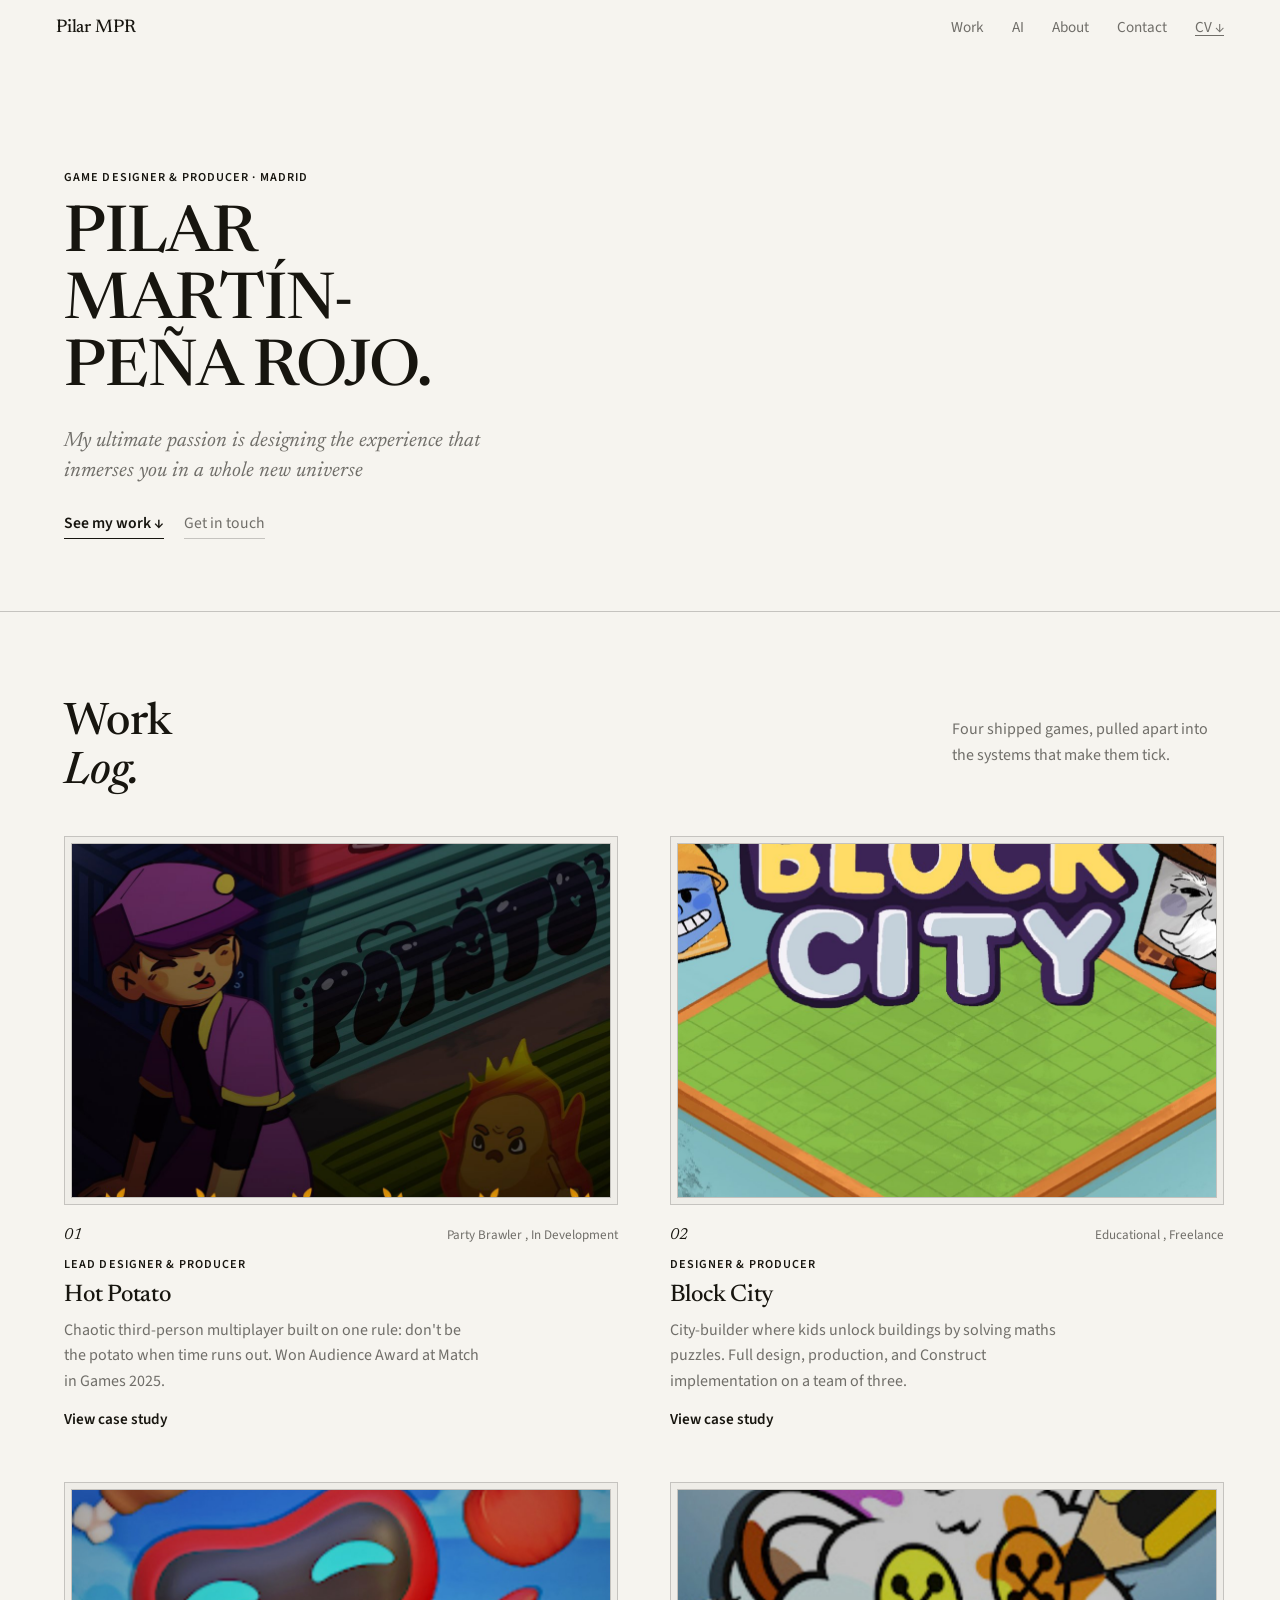
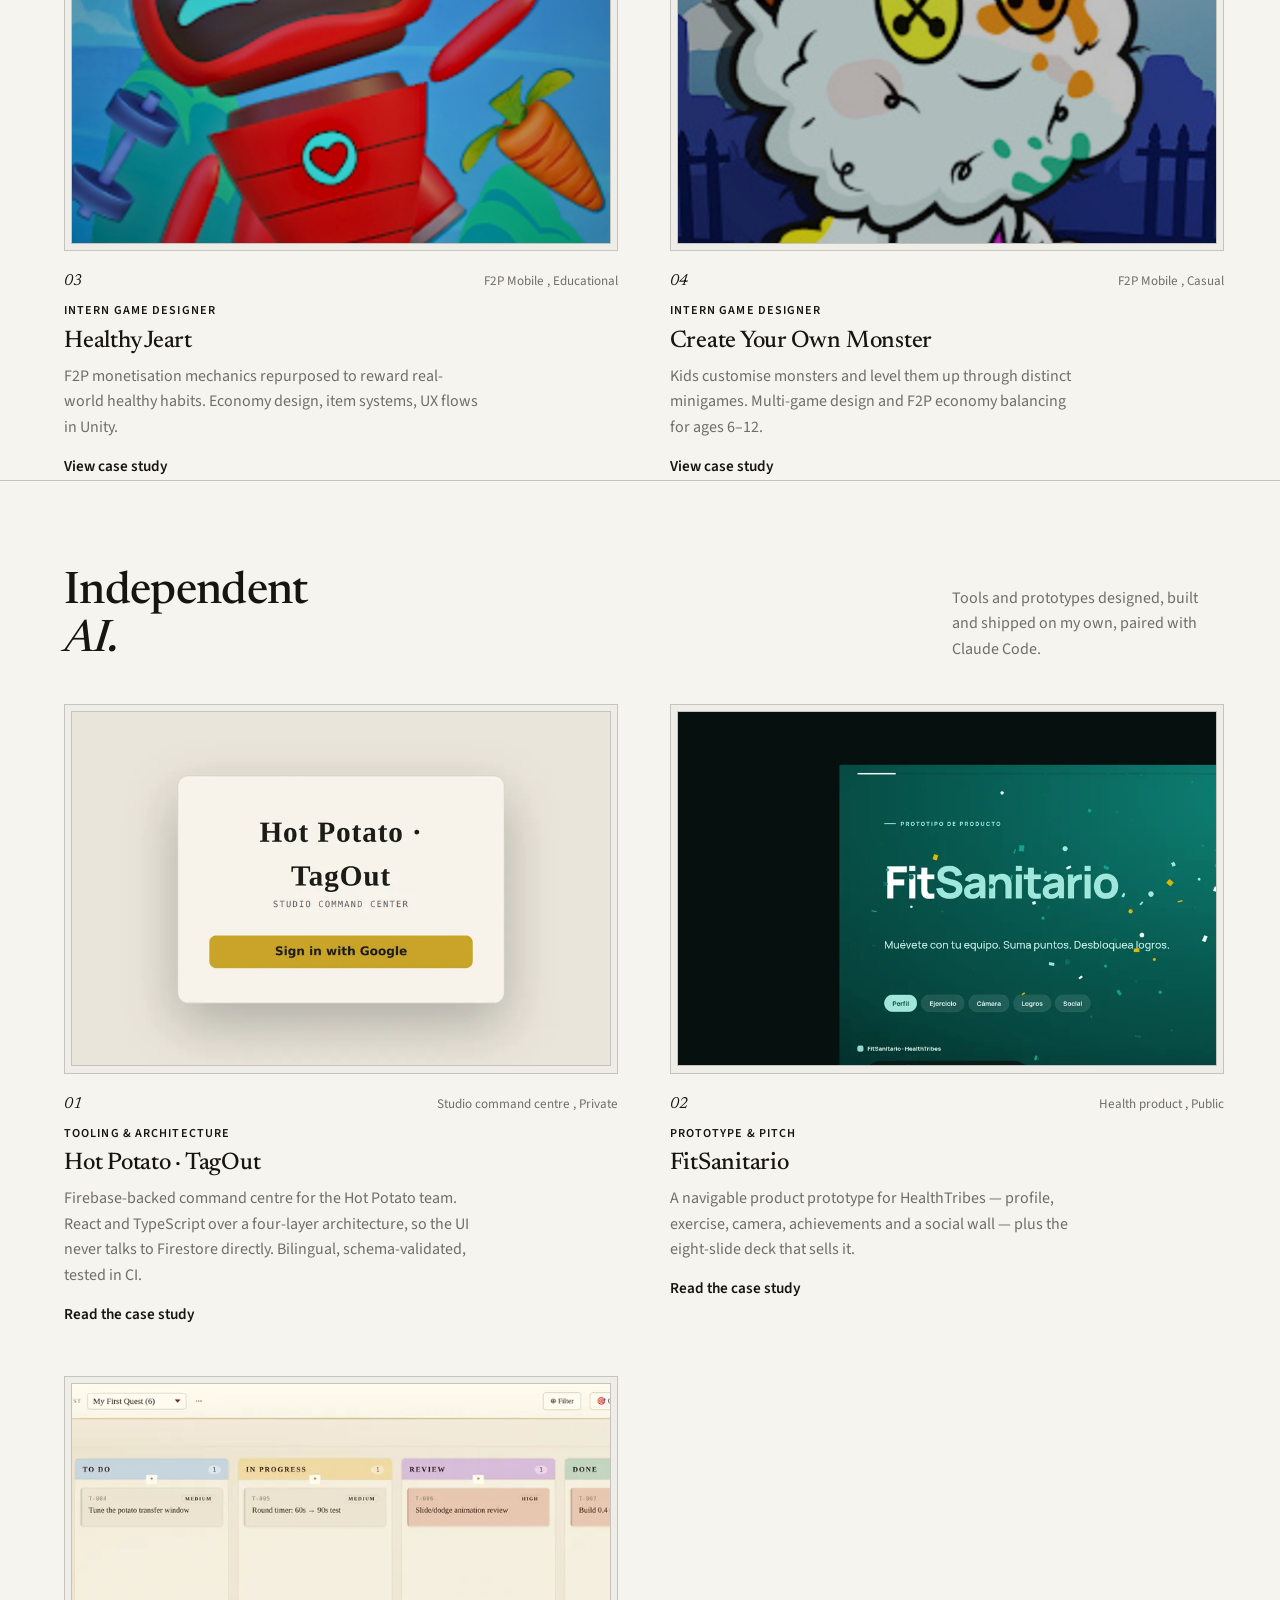
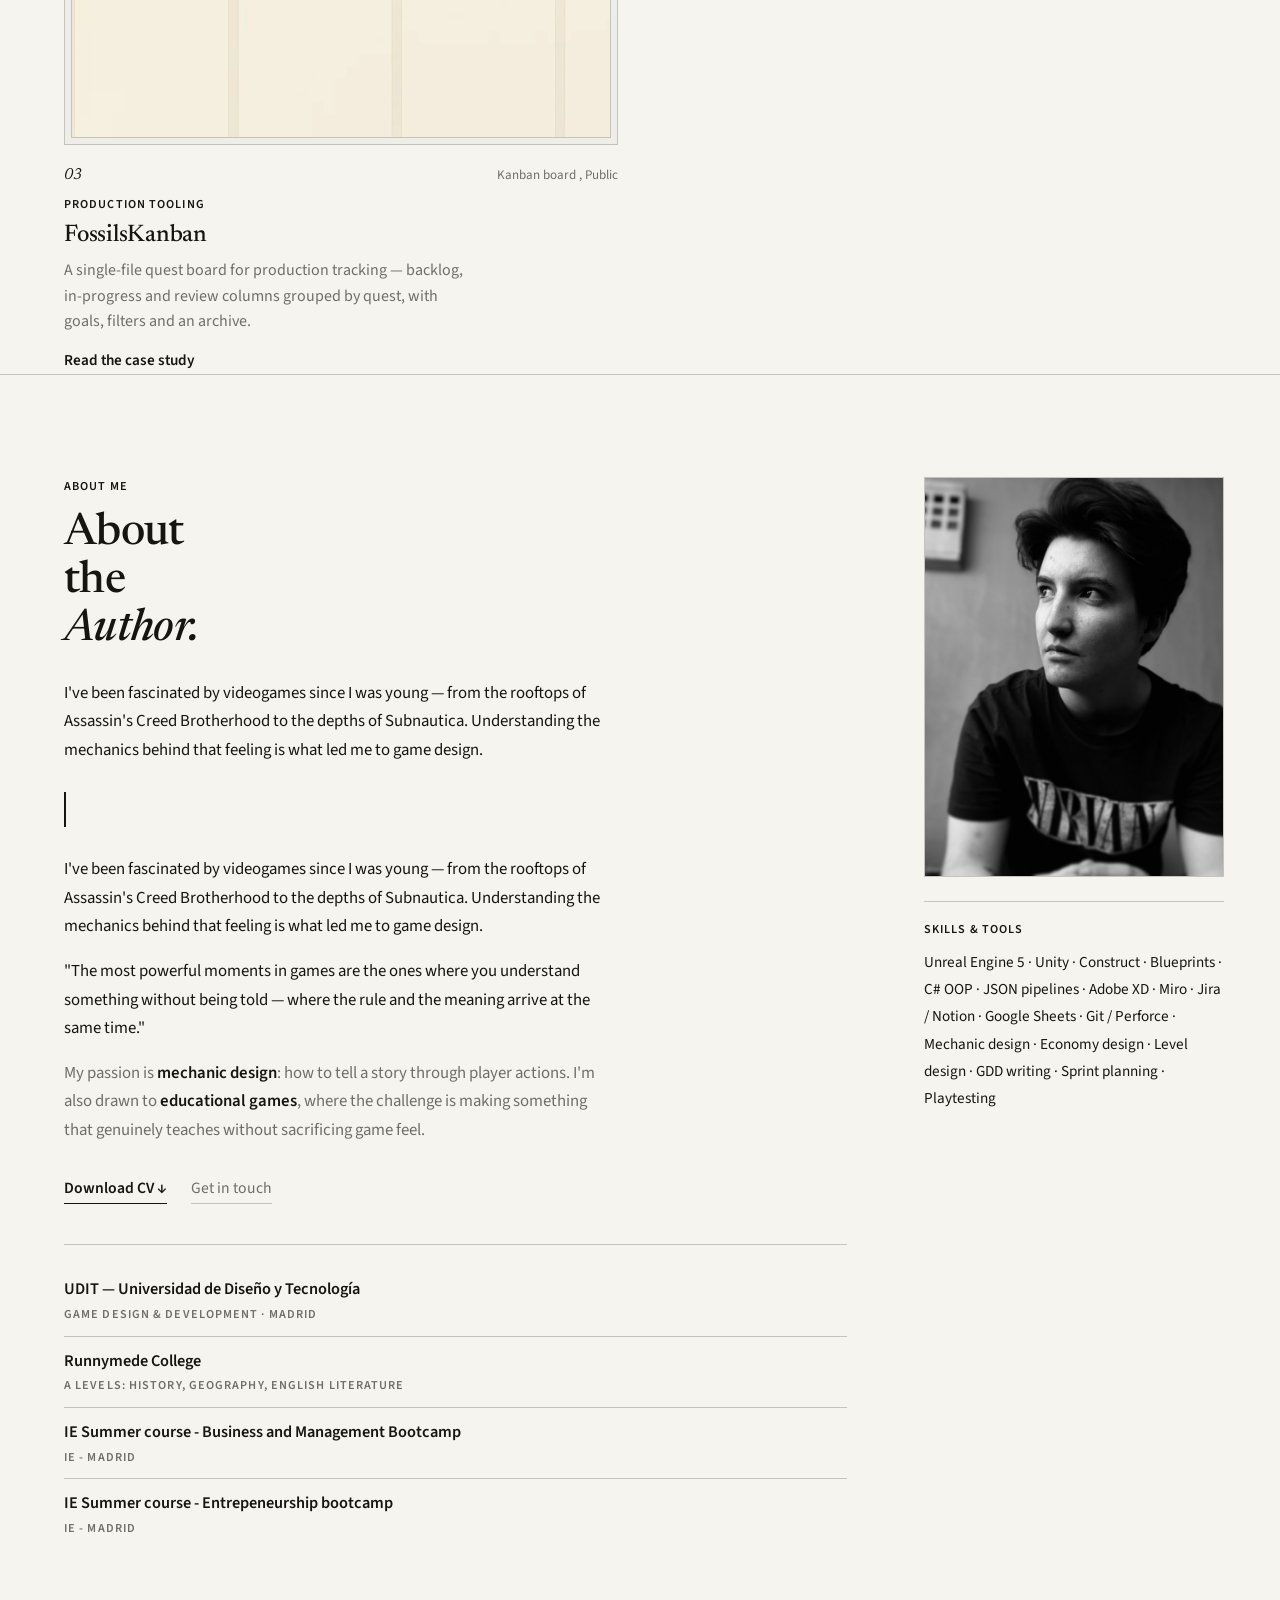
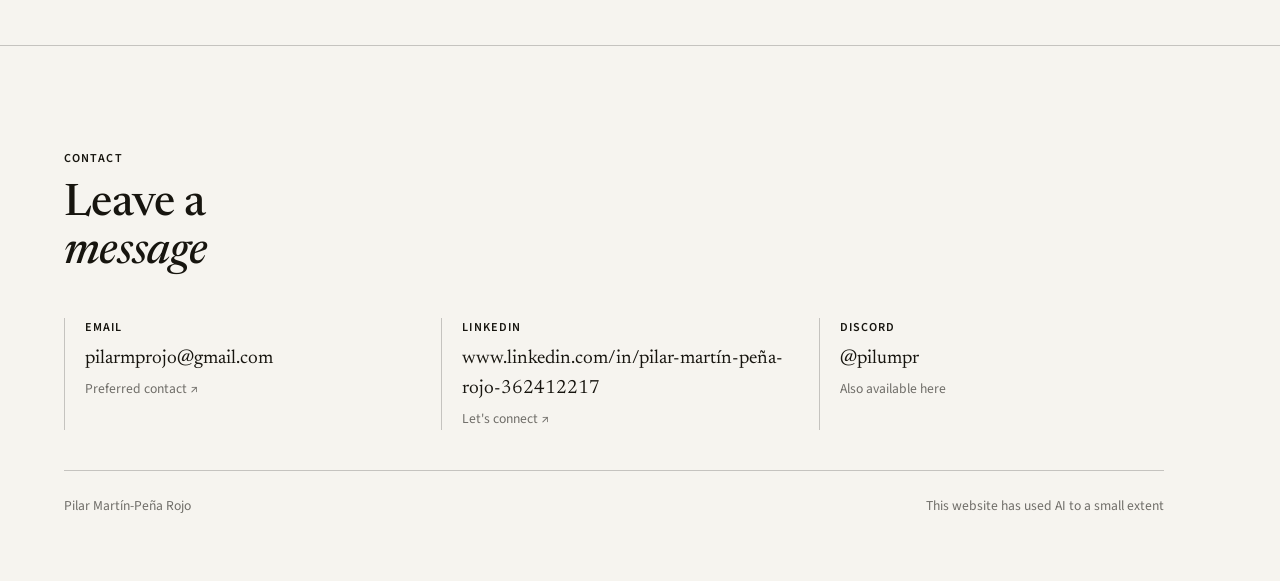
==== commit 75ac00eb: "Update portfolio content via in-page editor" ====
--- a/index.html
+++ b/index.html
@@ -1,5 +1,5 @@
 <!DOCTYPE html>
-<html lang="en" data-lt-installed="true" data-pub="1790146367307"><head>
+<html lang="en" data-lt-installed="true" data-pub="1790494768567"><head>
 <meta charset="UTF-8">
 <meta name="viewport" content="width=device-width,initial-scale=1.0">
 <title>Pilar Martín-Peña Rojo — Game Designer</title>
@@ -7,14 +7,14 @@
 <link rel="preconnect" href="https://fonts.googleapis.com">
 <link rel="preconnect" href="https://fonts.gstatic.com" crossorigin="">
 <link href="https://fonts.googleapis.com/css2?family=Newsreader:ital,wght@0,400;0,500;0,600;1,400;1,500&amp;family=Source+Sans+3:ital,wght@0,400;0,600;1,400&amp;display=swap" rel="stylesheet">
-<link rel="stylesheet" href="shared/portfolio.css?v=1790146367307">
-<link rel="stylesheet" href="shared/theme.css?v=1790146367307">
+<link rel="stylesheet" href="shared/portfolio.css?v=1790494768567">
+<link rel="stylesheet" href="shared/theme.css?v=1790494768567">
 </head>
 <body class="">
 <div id="cursor" class=""></div>
 
 <!-- Nav -->
-<nav id="nav" class="solid">
+<nav id="nav" class="">
   <span class="nav-logo" id="nav-logo">Pilar MPR</span>
   <ul class="nav-links">
     <li><a href="javascript:void(0)" onclick="scrollToSection('work')">Work</a></li>
@@ -62,7 +62,7 @@
 </section>
 
 <!-- ═══ WORK ══════════════════════════════ -->
-<section id="work">
+<section id="work" class="">
   <div class="work-head">
     <div>
       <div class="spec-kicker reveal on">// FOUR GAMES, TAKEN APART</div>
@@ -466,7 +466,8 @@
 <script type="application/json" id="devlog-data">{}</script>
 
 <script>window.PAGE = { role:'home', path:'index.html', base:'' };</script>
-<script src="shared/site.js?v=1790146367307"></script>
+<script src="shared/site.js?v=1790494768567"></script>
+
 
 
 </body></html>
--- a/shared/theme.css
+++ b/shared/theme.css
@@ -13,15 +13,15 @@
   --white: #17150f;
   --muted: #706e69;
   --faint: #c5c3bf;
-  --accent: #2a5346;
-  --accent2: #3f6459;
+  --accent: #17150F;
+  --accent2: #2e2c27;
   --blue: #2a5346;
   --yellow: #e8e3d8;
   --sticky: #eae5db;
   --green: #2a5346;
   --grid: rgba(23,21,15,0.05);
   --grid2: rgba(23,21,15,0.085);
-  --accent-rgb: 42,83,70;
+  --accent-rgb: 23,21,15;
   --text-rgb: 23,21,15;
   --yellow-rgb: 232,227,216;
   --fd: 'Newsreader', Georgia, serif;
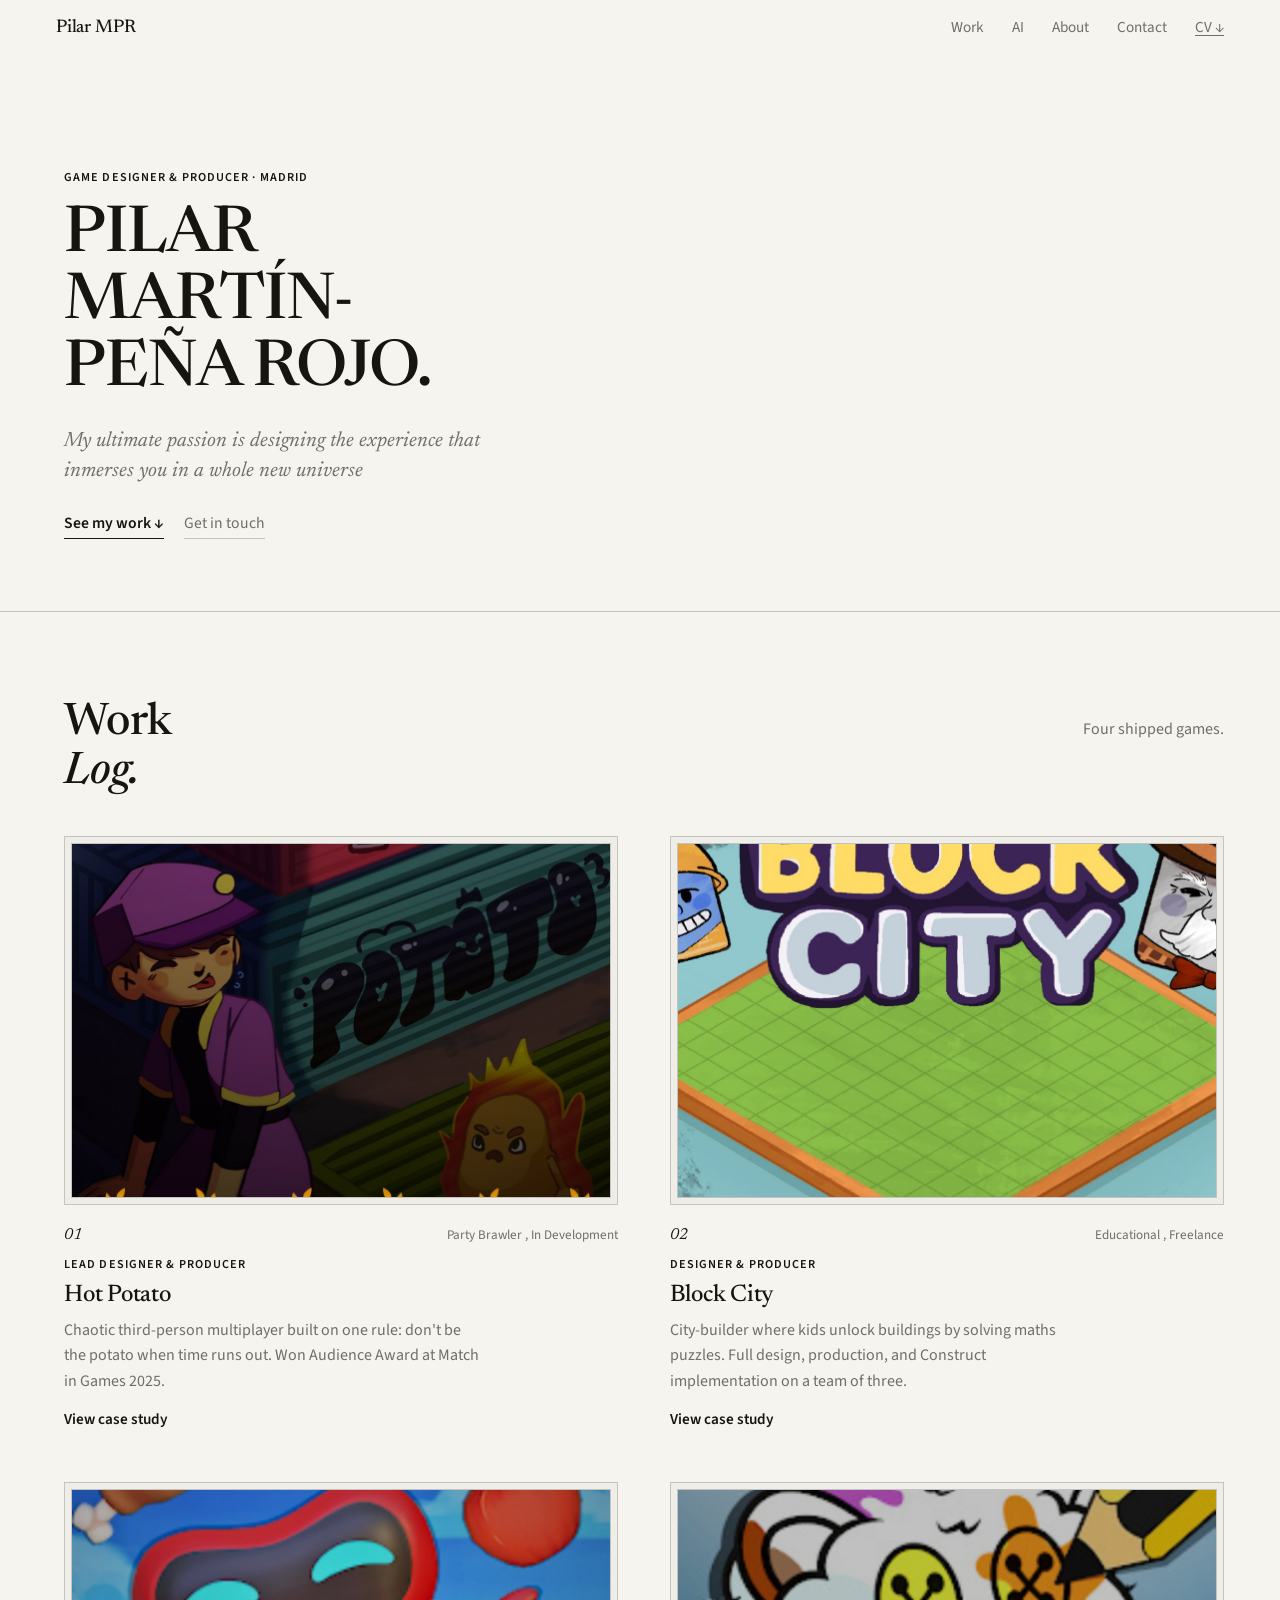
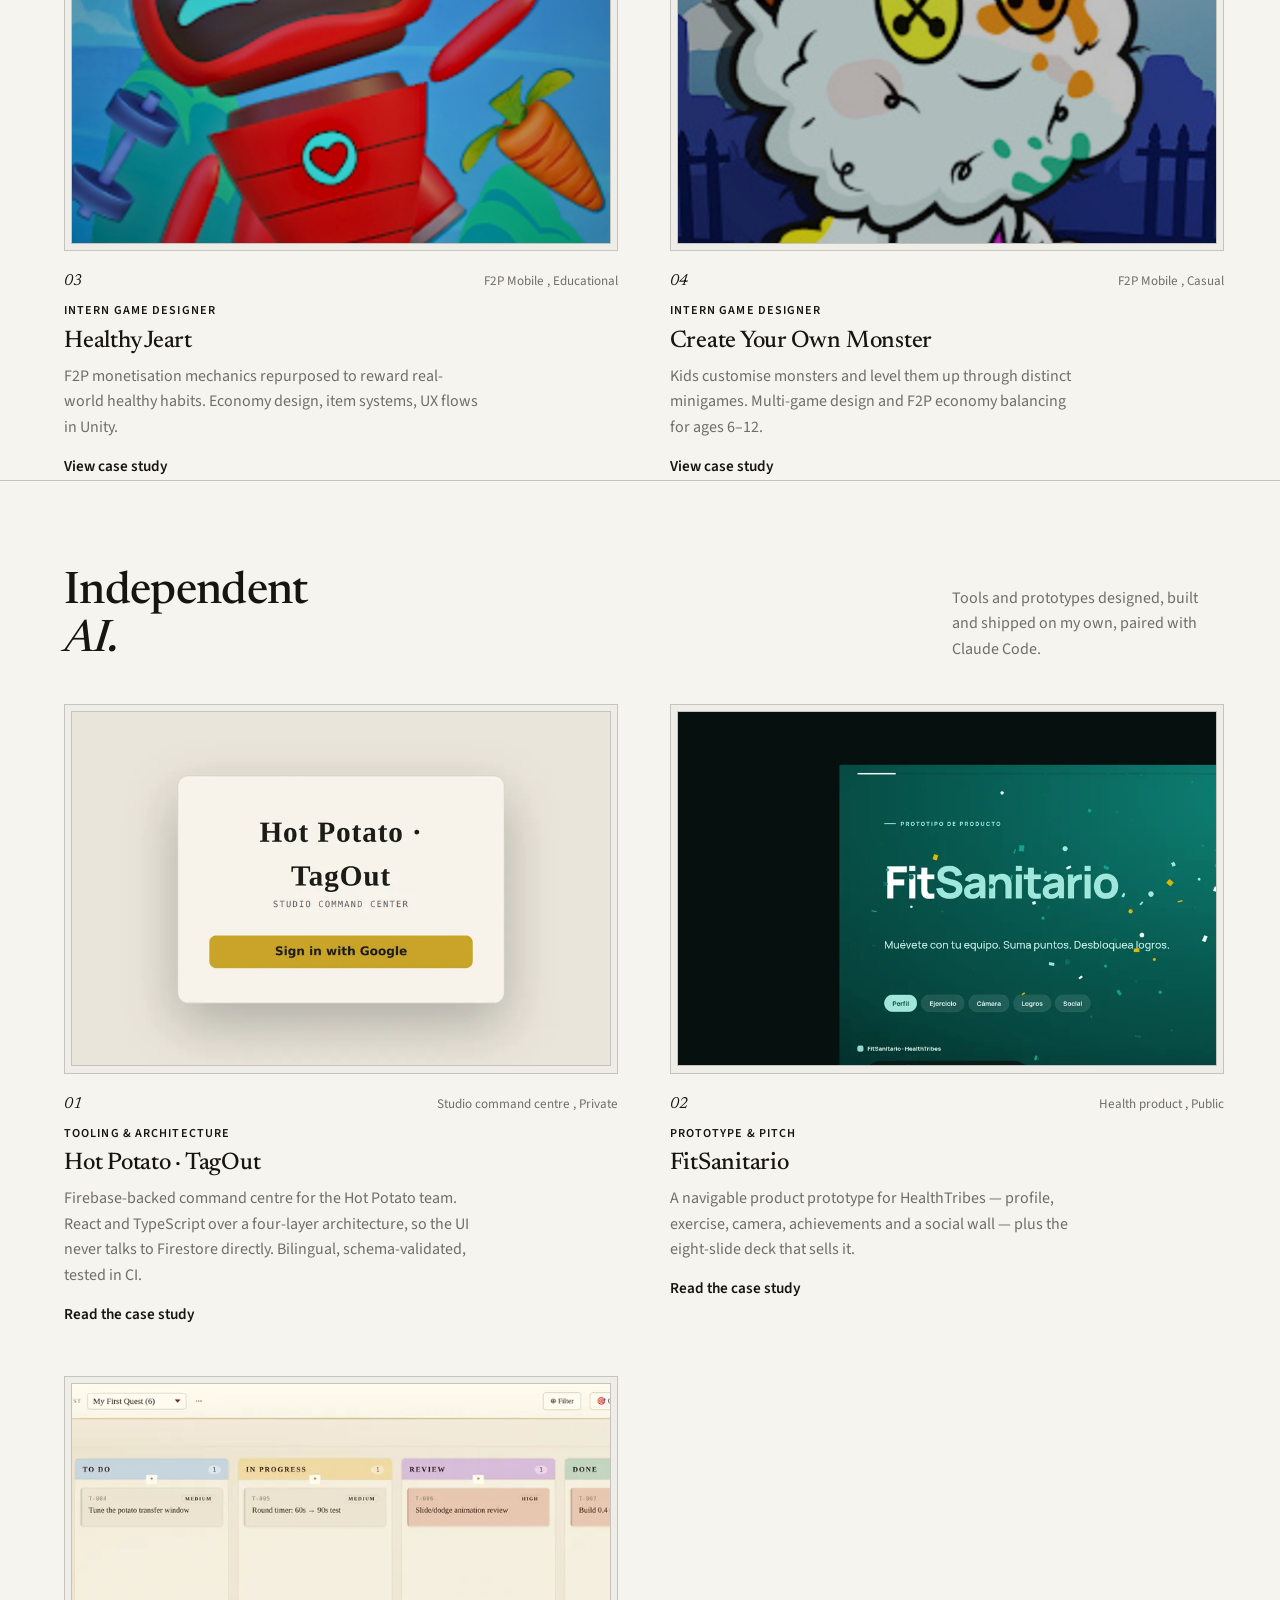
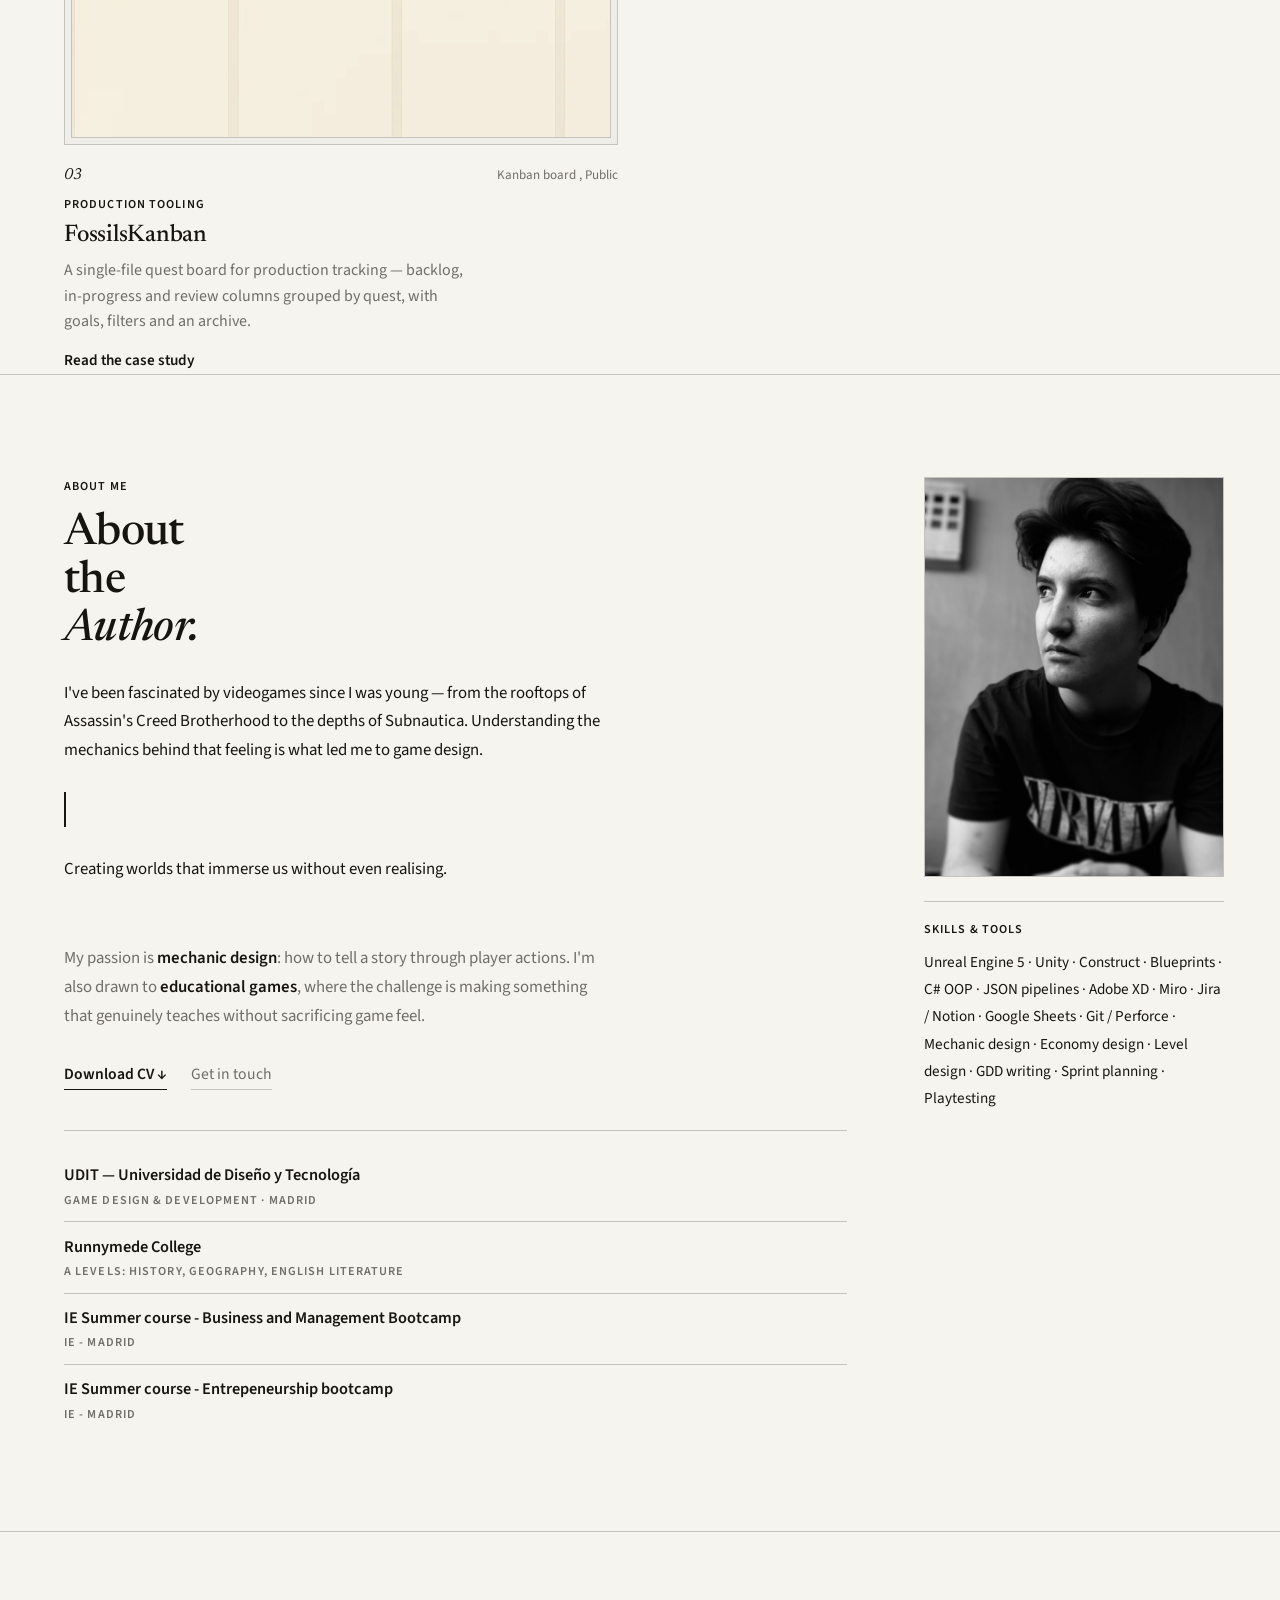
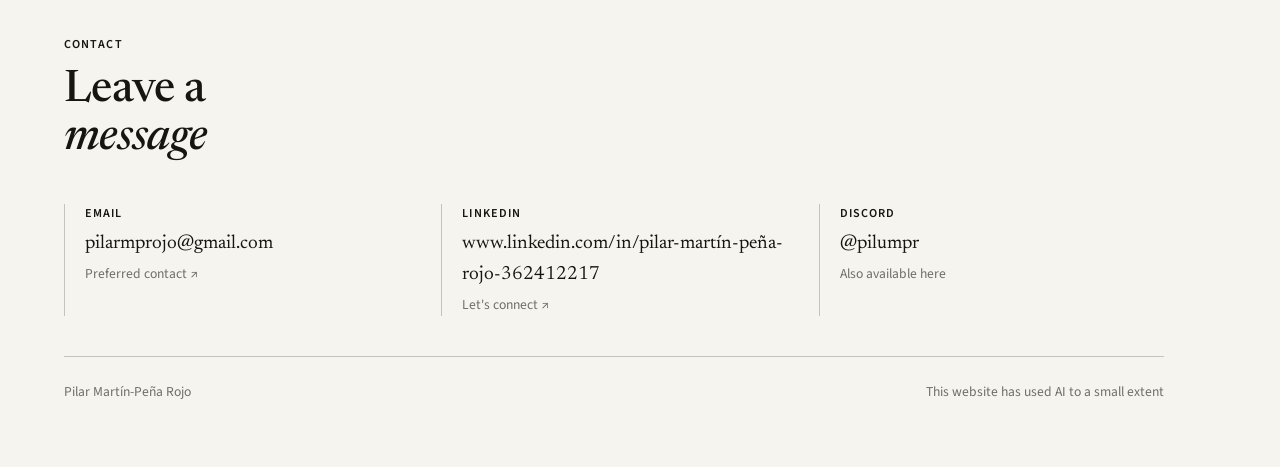
==== commit 1a53a65b: "Update portfolio content via in-page editor" ====
--- a/index.html
+++ b/index.html
@@ -1,5 +1,5 @@
 <!DOCTYPE html>
-<html lang="en" data-lt-installed="true" data-pub="1790494768567"><head>
+<html lang="en" data-lt-installed="true" data-pub="1790494934178"><head>
 <meta charset="UTF-8">
 <meta name="viewport" content="width=device-width,initial-scale=1.0">
 <title>Pilar Martín-Peña Rojo — Game Designer</title>
@@ -7,14 +7,14 @@
 <link rel="preconnect" href="https://fonts.googleapis.com">
 <link rel="preconnect" href="https://fonts.gstatic.com" crossorigin="">
 <link href="https://fonts.googleapis.com/css2?family=Newsreader:ital,wght@0,400;0,500;0,600;1,400;1,500&amp;family=Source+Sans+3:ital,wght@0,400;0,600;1,400&amp;display=swap" rel="stylesheet">
-<link rel="stylesheet" href="shared/portfolio.css?v=1790494768567">
-<link rel="stylesheet" href="shared/theme.css?v=1790494768567">
+<link rel="stylesheet" href="shared/portfolio.css?v=1790494934178">
+<link rel="stylesheet" href="shared/theme.css?v=1790494934178">
 </head>
 <body class="">
 <div id="cursor" class=""></div>
 
 <!-- Nav -->
-<nav id="nav" class="">
+<nav id="nav" class="solid">
   <span class="nav-logo" id="nav-logo">Pilar MPR</span>
   <ul class="nav-links">
     <li><a href="javascript:void(0)" onclick="scrollToSection('work')">Work</a></li>
@@ -68,7 +68,7 @@
       <div class="spec-kicker reveal on">// FOUR GAMES, TAKEN APART</div>
       <h2 class="reveal on">Work<br><span class="log">Log.</span></h2>
     </div>
-    <p class="reveal d1 on" data-label="Work section subtitle" data-ed="work-subtitle" contenteditable="false">Four shipped games, pulled apart into the systems that make them tick.</p>
+    <p class="reveal d1 on" data-label="Work section subtitle" data-ed="work-subtitle" contenteditable="false">Four shipped games.</p>
   </div>
 
   <div class="projects">
@@ -298,8 +298,8 @@
     <div class="about-bio">
       <p data-ed="about-p1" contenteditable="false">I've been fascinated by videogames since I was young — from the rooftops of Assassin's Creed Brotherhood to the depths of Subnautica. Understanding the mechanics behind that feeling is what led me to game design.</p>
       <div class="about-pull" data-label="Pull quote" data-ed="about-quote" contenteditable="false"><br></div>
-      <p data-ed="about-p2" contenteditable="false">I've been fascinated by videogames since I was young — from the rooftops of Assassin's Creed Brotherhood to the depths of Subnautica. Understanding the mechanics behind that feeling is what led me to game design.</p>
-      <p data-ed="about-p3" contenteditable="false">"The most powerful moments in games are the ones where you understand something without being told — where the rule and the meaning arrive at the same time."</p>
+      <p data-ed="about-p2" contenteditable="false">Creating worlds that immerse us without even realising.&nbsp;</p>
+      <p data-ed="about-p3" contenteditable="false"><br></p>
       <p data-ed="about-p4" style="color:var(--muted)" contenteditable="false">My passion is <strong>mechanic design</strong>: how to tell a story through player actions. I'm also drawn to <strong>educational games</strong>, where the challenge is making something that genuinely teaches without sacrificing game feel.</p>
     </div>
 
@@ -466,7 +466,7 @@
 <script type="application/json" id="devlog-data">{}</script>
 
 <script>window.PAGE = { role:'home', path:'index.html', base:'' };</script>
-<script src="shared/site.js?v=1790494768567"></script>
+<script src="shared/site.js?v=1790494934178"></script>
 
 
 
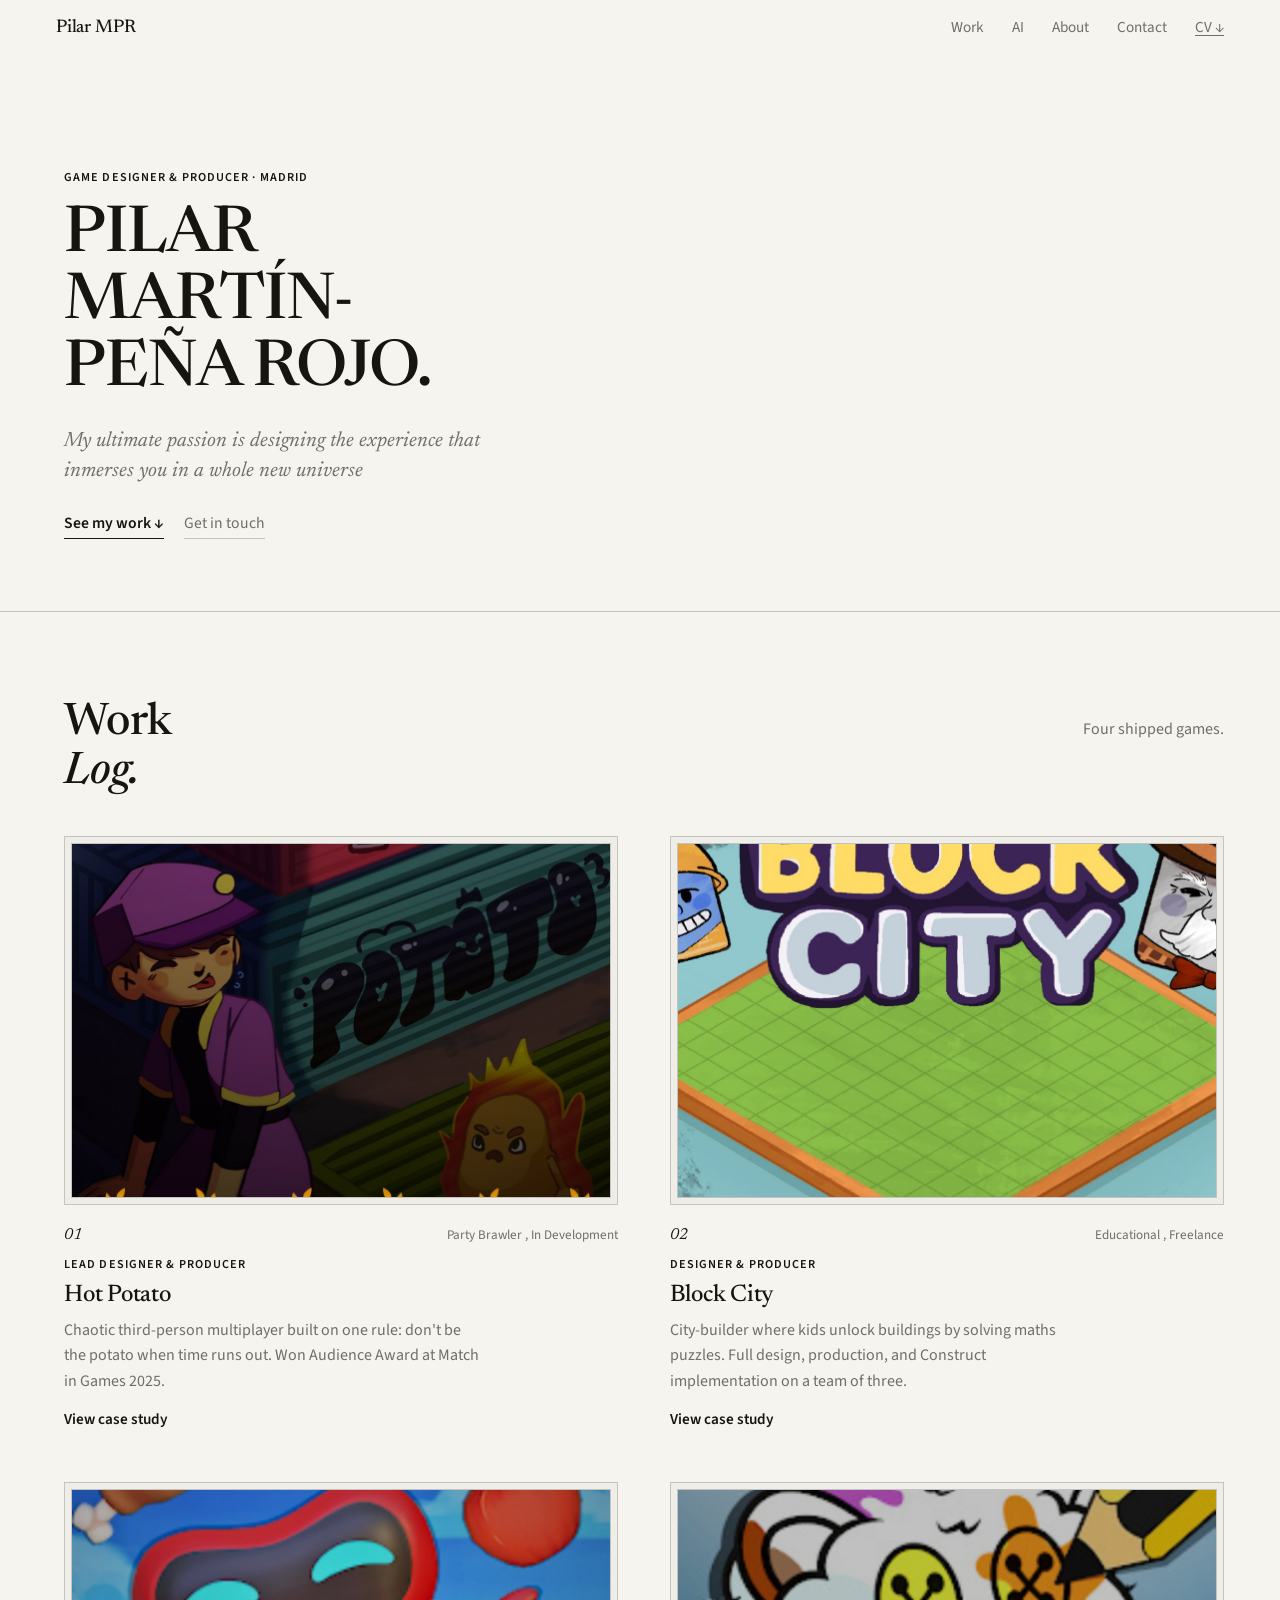
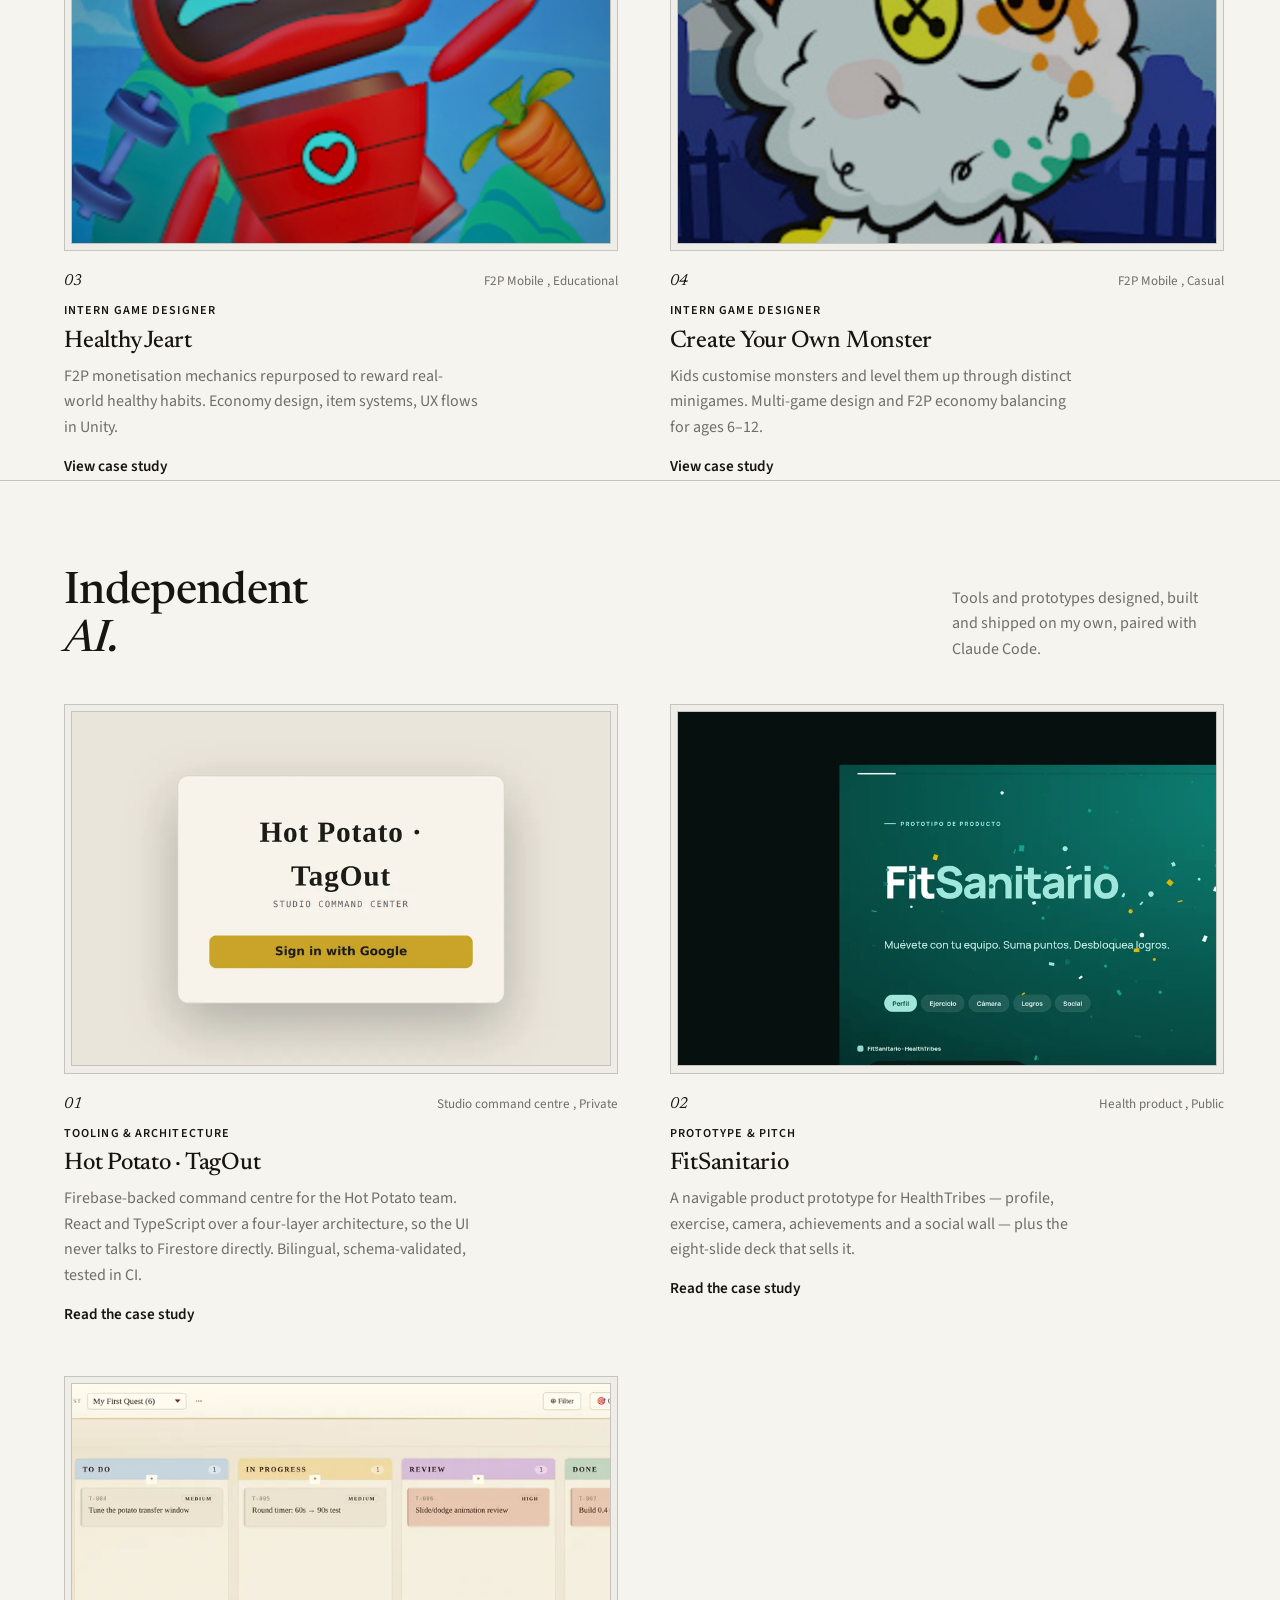
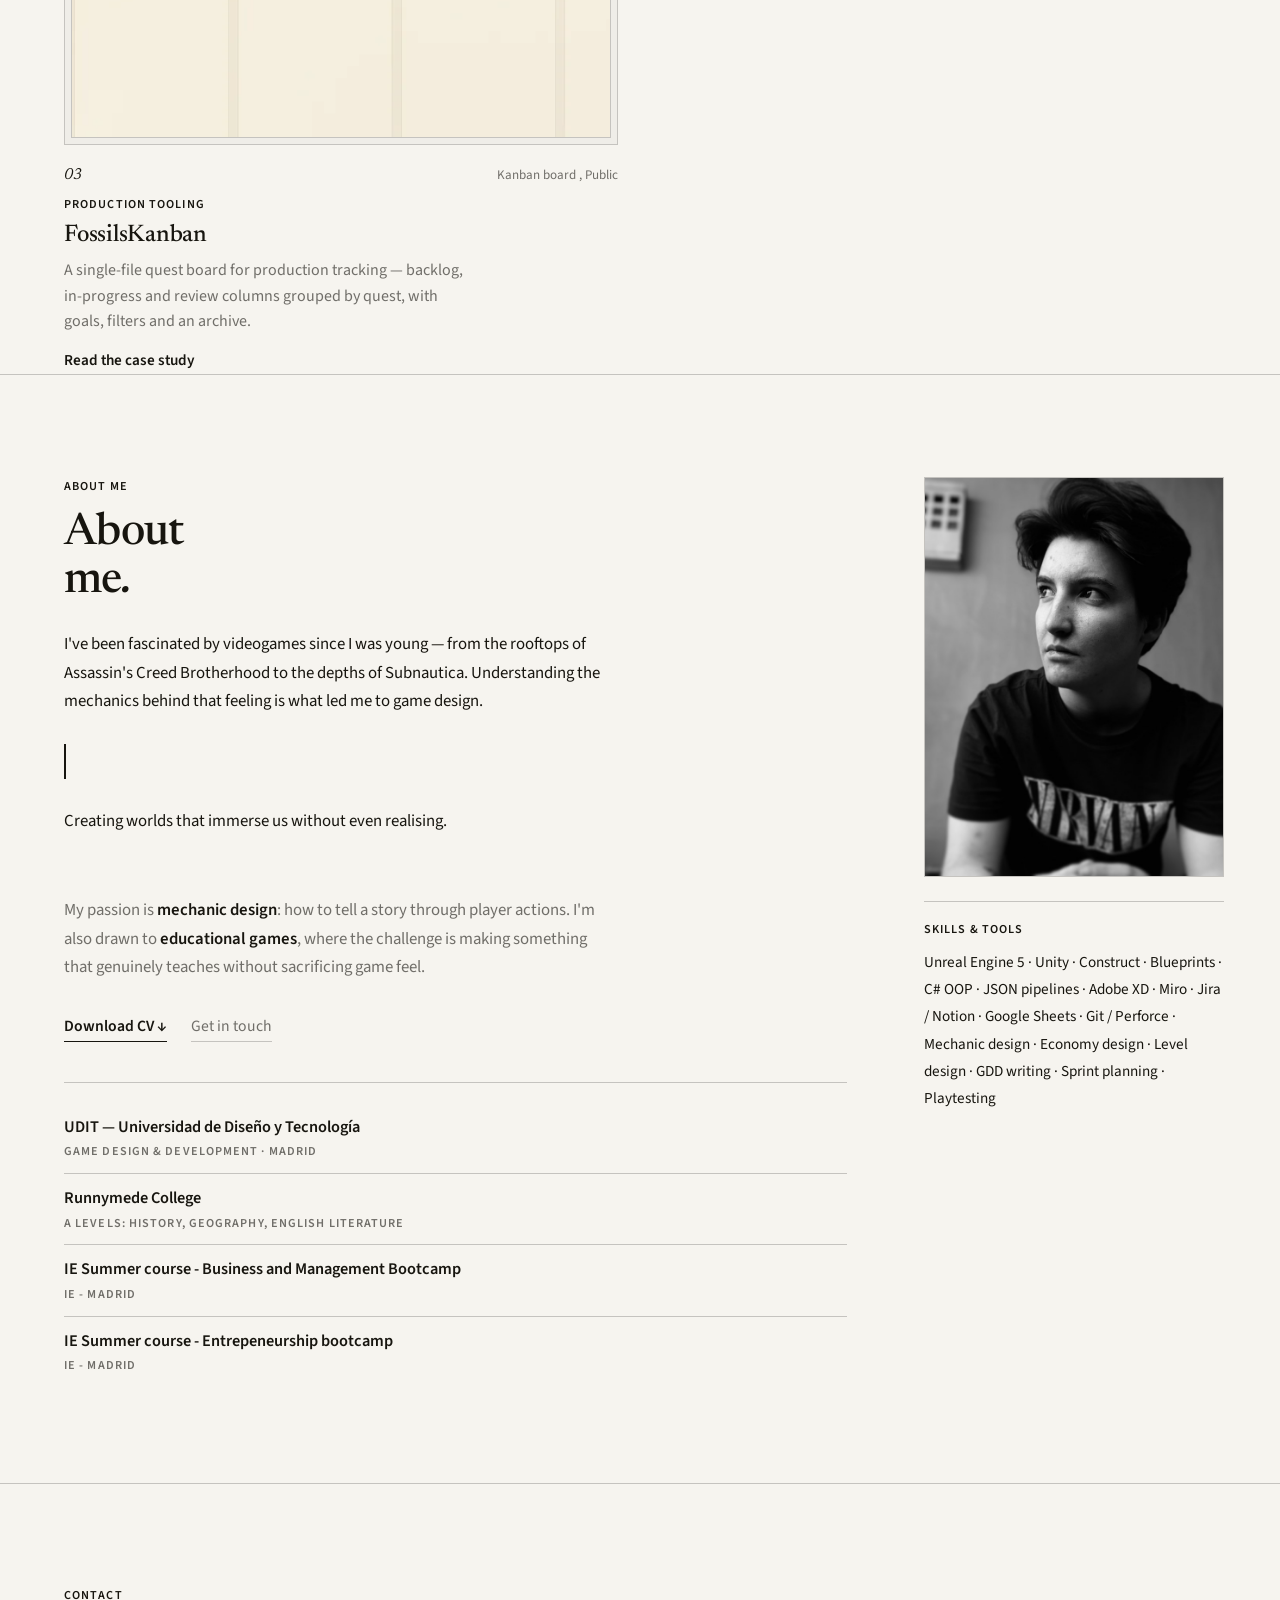
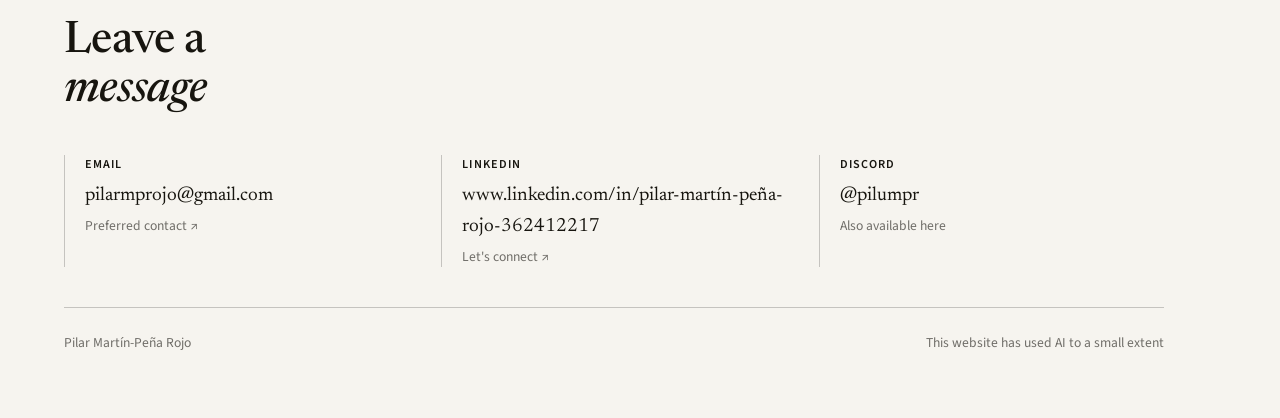
==== commit 11d10c30: "Update portfolio content via in-page editor" ====
--- a/index.html
+++ b/index.html
@@ -1,5 +1,5 @@
 <!DOCTYPE html>
-<html lang="en" data-lt-installed="true" data-pub="1790494934178"><head>
+<html lang="en" data-lt-installed="true" data-pub="1790504172942"><head>
 <meta charset="UTF-8">
 <meta name="viewport" content="width=device-width,initial-scale=1.0">
 <title>Pilar Martín-Peña Rojo — Game Designer</title>
@@ -7,8 +7,8 @@
 <link rel="preconnect" href="https://fonts.googleapis.com">
 <link rel="preconnect" href="https://fonts.gstatic.com" crossorigin="">
 <link href="https://fonts.googleapis.com/css2?family=Newsreader:ital,wght@0,400;0,500;0,600;1,400;1,500&amp;family=Source+Sans+3:ital,wght@0,400;0,600;1,400&amp;display=swap" rel="stylesheet">
-<link rel="stylesheet" href="shared/portfolio.css?v=1790494934178">
-<link rel="stylesheet" href="shared/theme.css?v=1790494934178">
+<link rel="stylesheet" href="shared/portfolio.css?v=1790504172942">
+<link rel="stylesheet" href="shared/theme.css?v=1790504172942">
 </head>
 <body class="">
 <div id="cursor" class=""></div>
@@ -66,7 +66,7 @@
   <div class="work-head">
     <div>
       <div class="spec-kicker reveal on">// FOUR GAMES, TAKEN APART</div>
-      <h2 class="reveal on">Work<br><span class="log">Log.</span></h2>
+      <h2 class="reveal on" data-label="Work heading" data-ed="work-title" contenteditable="false">Work<br><em>Log.</em></h2>
     </div>
     <p class="reveal d1 on" data-label="Work section subtitle" data-ed="work-subtitle" contenteditable="false">Four shipped games.</p>
   </div>
@@ -198,7 +198,7 @@
   <div class="work-head">
     <div>
       <div class="spec-kicker reveal on">// BUILT SOLO, WITH AI</div>
-      <h2 class="reveal on">Independent<br><span class="log">AI.</span></h2>
+      <h2 class="reveal on" data-label="AI heading" data-ed="ai-title" contenteditable="false">Independent<br><em>AI.</em></h2>
     </div>
     <p class="reveal d1 on" data-label="AI projects subtitle" data-ed="ai-subtitle" contenteditable="false">Tools and prototypes designed, built and shipped on my own, paired with Claude Code.</p>
   </div>
@@ -292,8 +292,8 @@
 <!-- ═══ ABOUT ═════════════════════════════ -->
 <section id="about" class="">
   <div class="about-left reveal on">
-    <div class="slabel">About me</div>
-    <h2>About<br>the<br><em>Author.</em></h2>
+    <div class="slabel" data-label="About label" data-ed="about-label" contenteditable="false">About me</div>
+    <h2 data-label="About heading" data-ed="about-title" contenteditable="false">About<br>me<em>.</em></h2>
 
     <div class="about-bio">
       <p data-ed="about-p1" contenteditable="false">I've been fascinated by videogames since I was young — from the rooftops of Assassin's Creed Brotherhood to the depths of Subnautica. Understanding the mechanics behind that feeling is what led me to game design.</p>
@@ -380,7 +380,7 @@
     </div>
 
     <div class="skills-box">
-      <div class="skills-box-title">Skills &amp; Tools</div>
+      <div class="skills-box-title" data-label="Skills box title" data-ed="skills-title" contenteditable="false">Skills &amp; Tools</div>
       <div class="skills-pills">
         <span class="skill">Unreal Engine 5</span>
         <span class="skill">Unity</span>
@@ -407,10 +407,10 @@
 <!-- ═══ CONTACT ═══════════════════════════ -->
 <section id="contact" class="">
   <div class="contact-inner">
-    <div class="slabel reveal on">Contact</div>
-    <h2 class="contact-h2 reveal on">
+    <div class="slabel reveal on" data-label="Contact label" data-ed="contact-label" contenteditable="false">Contact</div>
+    <h2 class="contact-h2 reveal on" data-label="Contact heading" data-ed="contact-title" contenteditable="false">
       Leave a<br>
-      <span class="dim" data-label="Contact heading line 2" data-ed="contact-line2" contenteditable="false">message</span>
+      <span class="dim">message</span>
     </h2>
     <div class="channels">
       <!-- 📝 EDIT: update href + ch-val text for your email -->
@@ -466,7 +466,8 @@
 <script type="application/json" id="devlog-data">{}</script>
 
 <script>window.PAGE = { role:'home', path:'index.html', base:'' };</script>
-<script src="shared/site.js?v=1790494934178"></script>
+<script src="shared/site.js?v=1790504172942"></script>
+
 
 
 
--- a/shared/portfolio.css
+++ b/shared/portfolio.css
@@ -254,9 +254,12 @@
   font-family:var(--fd); font-weight:500;
   font-size:clamp(2rem,3.6vw,2.8rem); letter-spacing:-.015em; line-height:1.08;
 }
-/* The second line of each heading is its own span ("Work" / "Log."):
-   italic, in the accent — the one flourish the headings get. */
-.work-head h2 span.log { font-style:italic; color:var(--accent); }
+/* The second line of each heading ("Work" / "Log.") is italic, in the
+   accent — the one flourish the headings get. It is whatever the heading
+   marks as emphasis: <em>, as authored, or the <i> the editor's Italic
+   button writes, so the author picks which words carry it. span.log is
+   the older authored form; pages published by an old browser still have it. */
+.work-head h2 :is(em, i, span.log) { font-style:italic; color:var(--accent); font-family:inherit; font-weight:inherit; }
 .work-head p {
   max-width:34ch; color:var(--muted); font-size:1rem; line-height:1.6;
 }
@@ -334,7 +337,7 @@
   font-size:clamp(2rem,3.6vw,2.8rem); letter-spacing:-.015em; line-height:1.08;
   margin-bottom:1.5rem;
 }
-.about-left h2 em { font-style:italic; font-family:inherit; color:var(--accent); font-size:inherit; font-weight:inherit; }
+.about-left h2 :is(em, i) { font-style:italic; font-family:inherit; color:var(--accent); font-size:inherit; font-weight:inherit; }
 .about-bio p { color:var(--text); line-height:1.7; font-size:1.05rem; margin-bottom:1rem; max-width:var(--measure); }
 .about-bio p strong { color:var(--text); font-weight:600; background:none; }
 .about-bio p a { color:var(--accent); text-decoration:underline; text-underline-offset:.15em; text-decoration-thickness:1px; }
@@ -408,7 +411,7 @@
   font-size:clamp(2rem,3.6vw,2.8rem); letter-spacing:-.015em; line-height:1.08;
   margin-bottom:clamp(1.75rem,4vw,2.5rem);
 }
-.contact-h2 .dim { display:inline; font-style:italic; color:var(--accent); background:none; padding:0; transform:none; box-shadow:none; }
+.contact-h2 :is(.dim, em, i) { display:inline; font-style:italic; color:var(--accent); background:none; padding:0; transform:none; box-shadow:none; }
 .channels { display:grid; grid-template-columns:repeat(3,1fr); gap:2rem; margin-bottom:2.5rem; }
 .ch { background:none; padding:0 0 0 1.25rem; display:block; border:none; border-left:1px solid var(--faint); box-shadow:none; }
 .ch-lbl { margin-bottom:.4rem; }
@@ -552,6 +555,39 @@
   content:attr(data-ph); opacity:.5; font-style:italic; pointer-events:none;
 }
 body.editing .sh-tool.is-blank, body.editing .sh-bullets li.is-blank { min-width:4rem; }
+
+/* ── Section layout ────────────────────────
+   A section taken off the page is hidden, not deleted: it publishes with
+   its content intact and can be restored from the panel. !important
+   because the sections have their own display values (grid, flex) that
+   would otherwise beat the [hidden] attribute — see secSetRemoved(). */
+.sec-removed { display:none !important; }
+.nav-links li[hidden], .mobile-menu a[hidden] { display:none !important; }
+
+/* The ↑ ↓ 🗑 pill decorateSections() puts on each section while editing.
+   Injected on entry and stripped on exit and on publish, like the widget
+   tools above, so nothing here is ever seen by a visitor. */
+.sec-tools { display:none; }
+body.editing .sh-sec, body.editing .added-block { position:relative; }
+body.editing .sec-tools {
+  display:flex; align-items:center; gap:.2rem;
+  position:absolute; top:.6rem; right:.6rem; z-index:6;
+  padding:.2rem .25rem .2rem .55rem;
+  background:var(--bg); border:1px solid var(--faint);
+}
+body.editing .sh-sec .sec-tools { top:-.35rem; right:0; }
+body.editing .sec-tools-lbl {
+  font-family:var(--fm); font-size:.56rem; letter-spacing:.1em; text-transform:uppercase;
+  color:var(--muted); padding-right:.35rem; white-space:nowrap; max-width:11rem; overflow:hidden; text-overflow:ellipsis;
+}
+body.editing .sec-tools button {
+  width:24px; height:24px; line-height:1; padding:0; cursor:pointer;
+  font-size:.8rem;
+  background:var(--bg); color:var(--muted);
+  border:1px solid var(--faint);
+}
+body.editing .sec-tools button:hover { border-color:var(--text); color:var(--text); }
+body.editing .sec-tools button:disabled { opacity:.3; cursor:default; border-color:var(--faint); color:var(--muted); }
 .sh-nav { border-top:1px solid var(--faint); padding:1.5rem clamp(1.5rem,4vw,2.5rem); display:flex; justify-content:space-between; align-items:center; flex-wrap:wrap; gap:1rem; background:none; flex-shrink:0; }
 .sh-nav-btn { font-size:.98rem; padding:0 0 .1rem; border:none; border-bottom:1.5px solid var(--faint); color:var(--text); cursor:pointer; background:none; }
 .sh-nav-btn:hover { color:var(--accent); border-bottom-color:var(--accent); }
@@ -641,7 +677,13 @@
 .ep-section-arrows { display:flex; flex-direction:column; gap:1px; opacity:0; transition:opacity .15s; }
 .ep-section-item:hover .ep-section-arrows { opacity:1; }
 .ep-arr { background:none; border:none; cursor:pointer; color:#b8ad9a; font-size:.7rem; line-height:1; padding:.1rem .25rem; border-radius:2px; transition:all .15s; }
-.ep-arr:hover { background:rgba(var(--accent-rgb),.3); color:var(--accent); }
+.ep-arr:not(:disabled):hover { background:rgba(var(--accent-rgb),.3); color:var(--accent); }
+.ep-arr:disabled { opacity:.25; cursor:default; }
+/* A removed section stays listed, struck through, with its Restore always
+   showing — it is the only way back, so it can't wait for a hover. */
+.ep-section-item.removed .ep-section-name { text-decoration:line-through; opacity:.55; }
+.ep-section-item.removed .ep-section-arrows { opacity:1; }
+.ep-restore { font-family:var(--fm); font-size:.55rem; letter-spacing:.06em; text-transform:uppercase; white-space:nowrap; color:var(--accent); border:1px solid rgba(var(--accent-rgb),.5); padding:.15rem .4rem; }
 .ep-fields { padding:.5rem 0; }
 .ep-field-item { display:flex; align-items:center; gap:.65rem; padding:.55rem .85rem; border-radius:5px; margin-bottom:.2rem; cursor:pointer; transition:background .15s; }
 .ep-field-item:hover { background:#2b271f; }
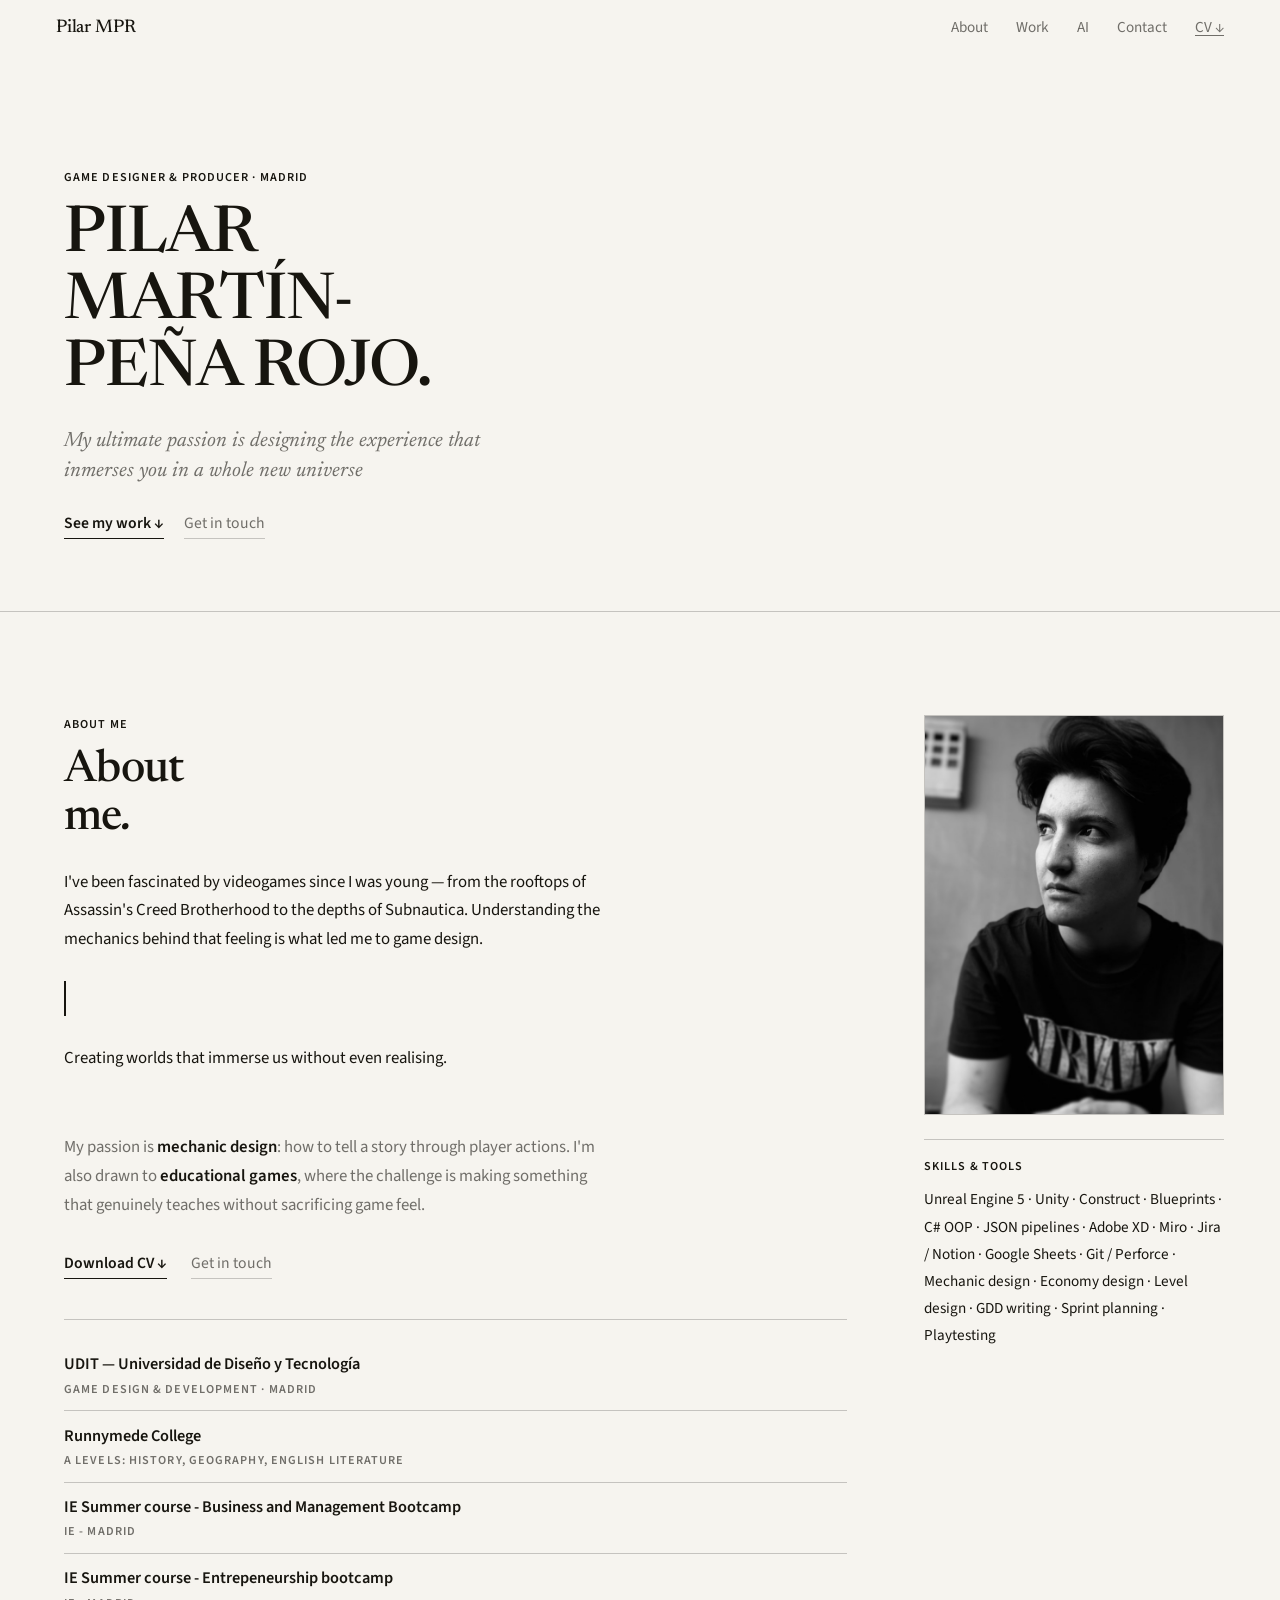
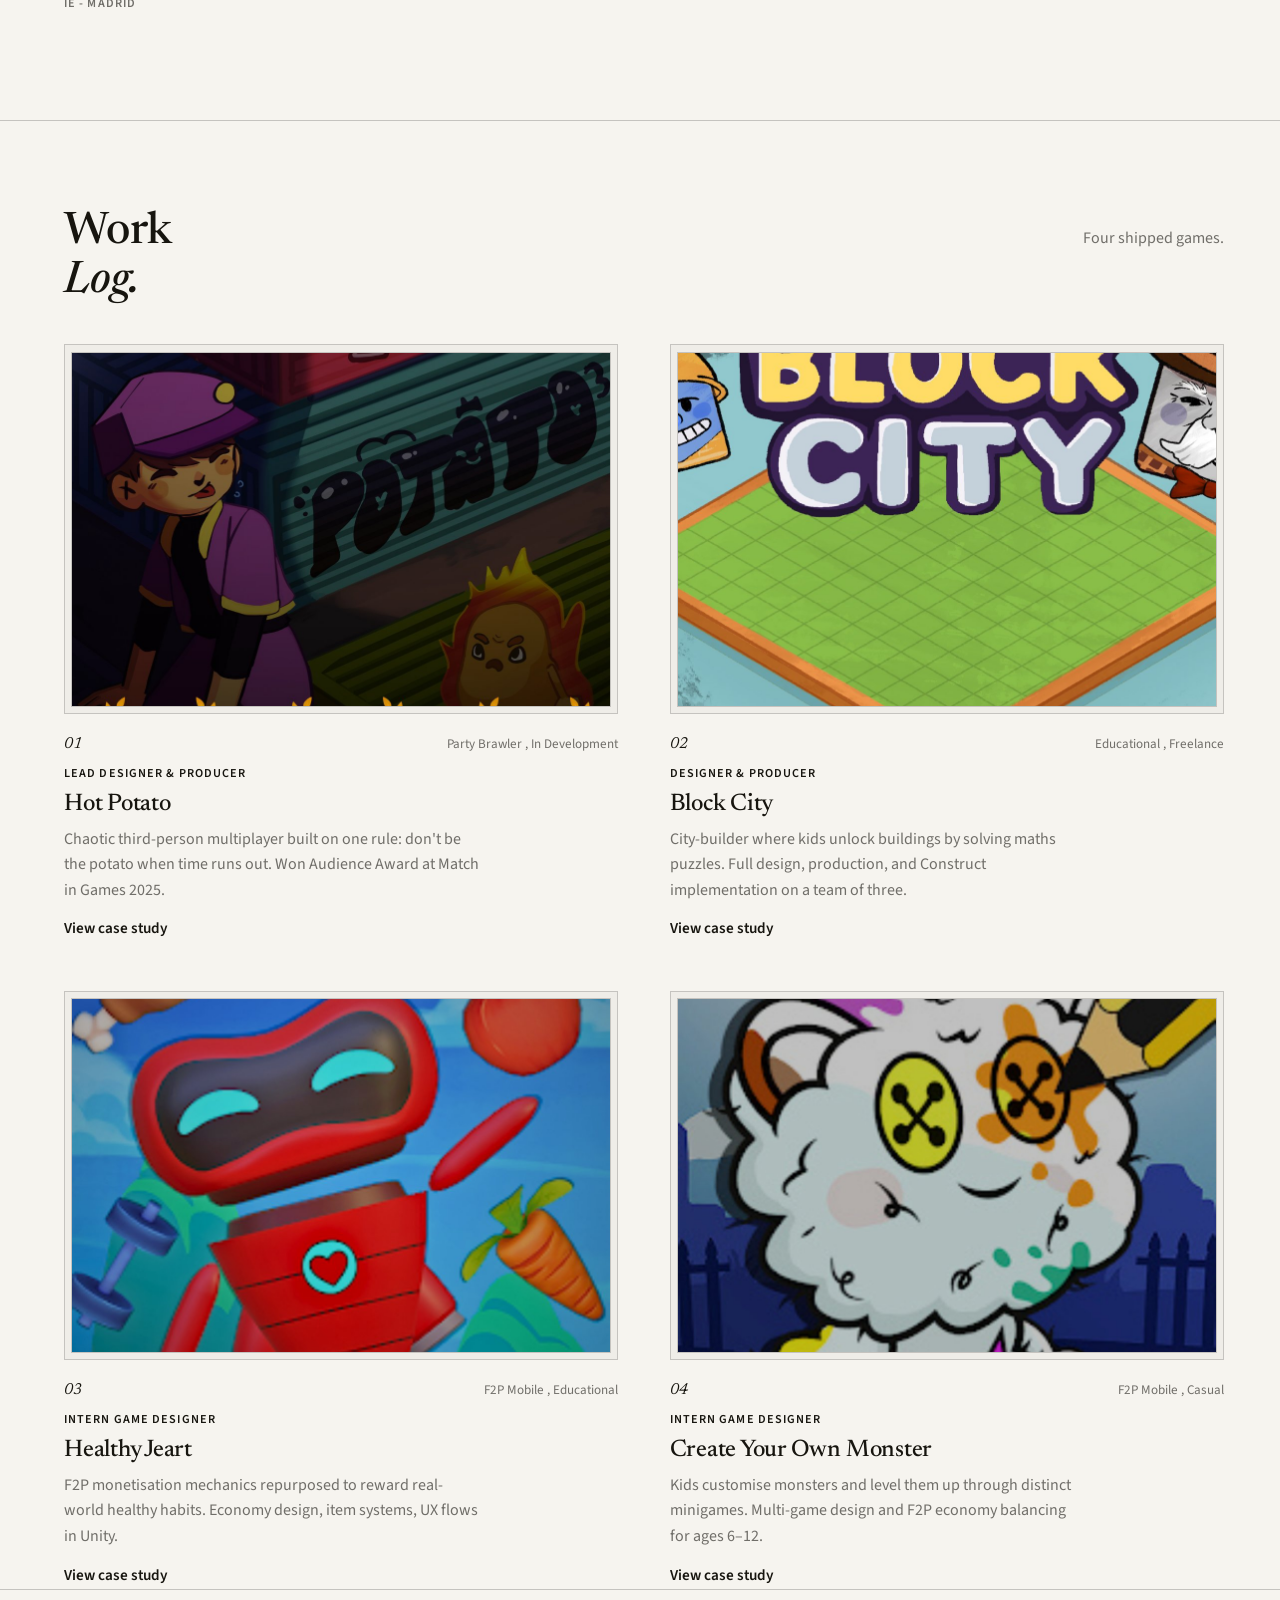
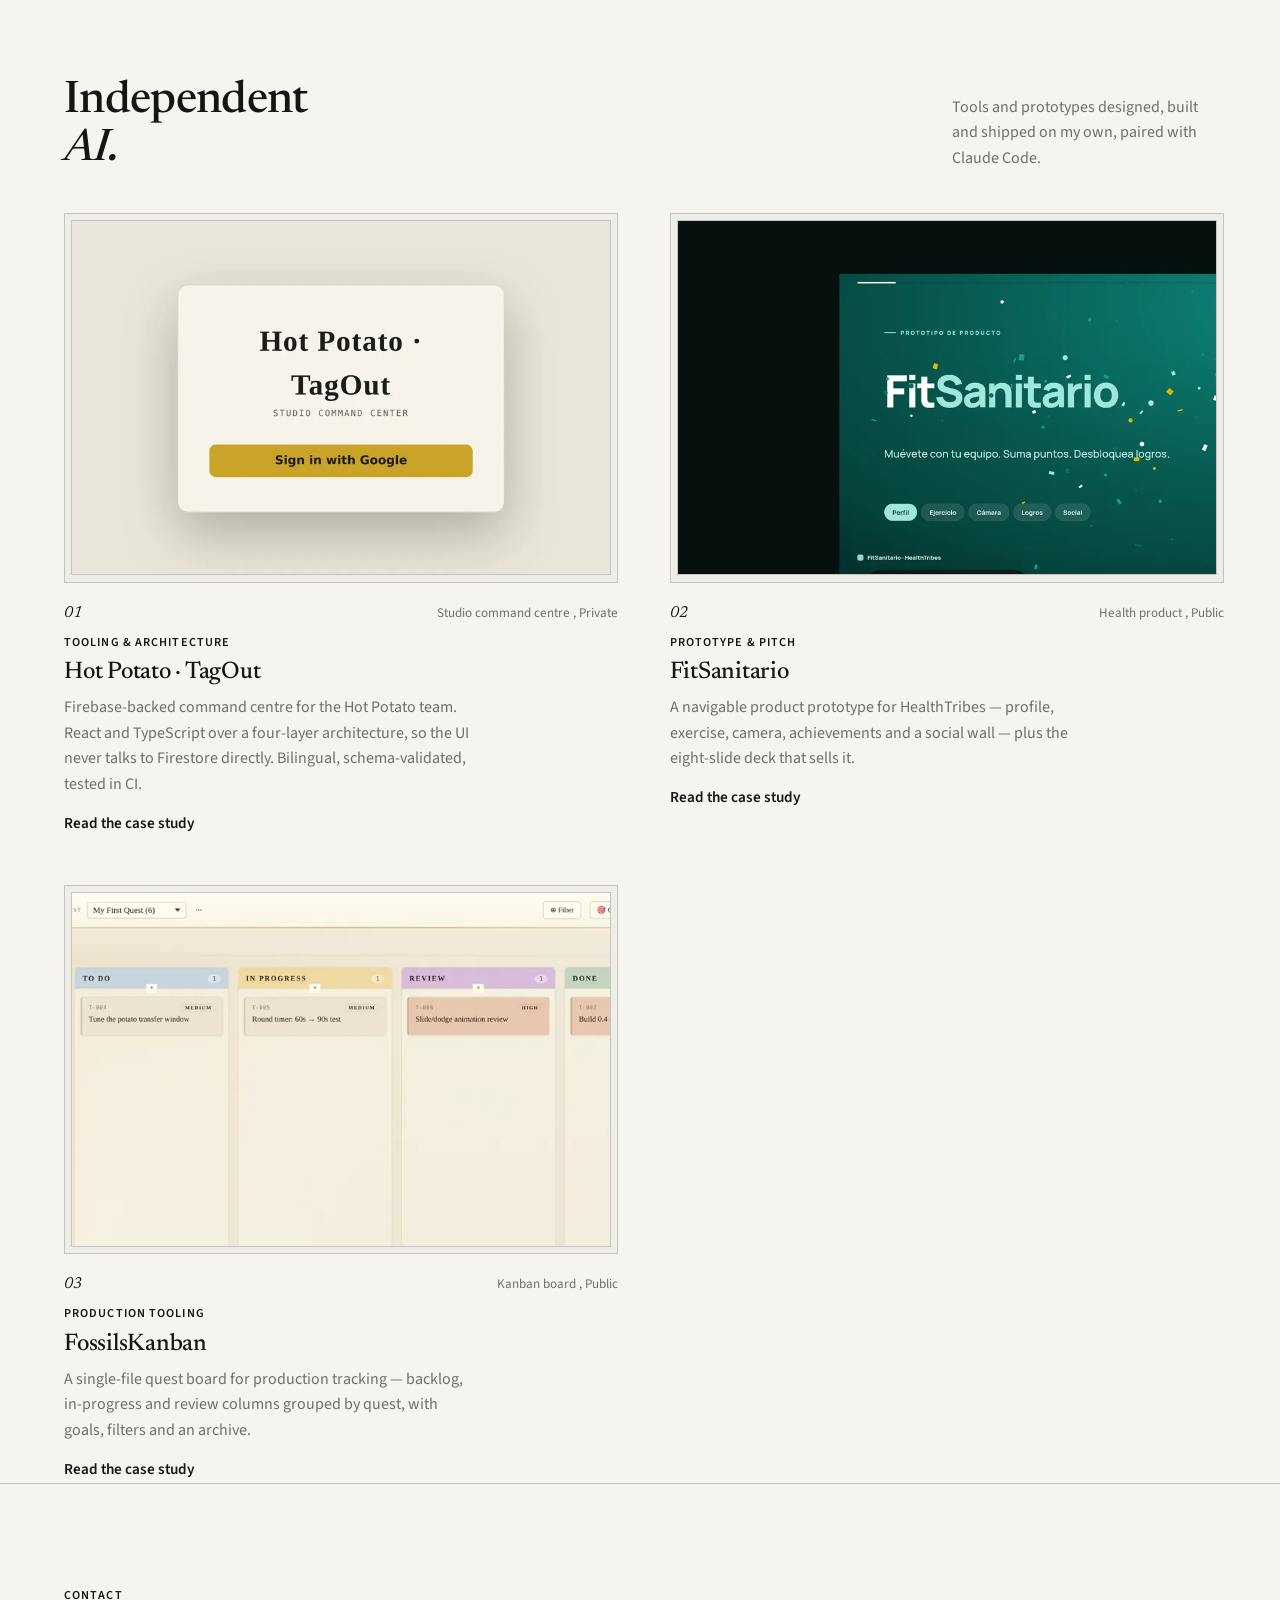
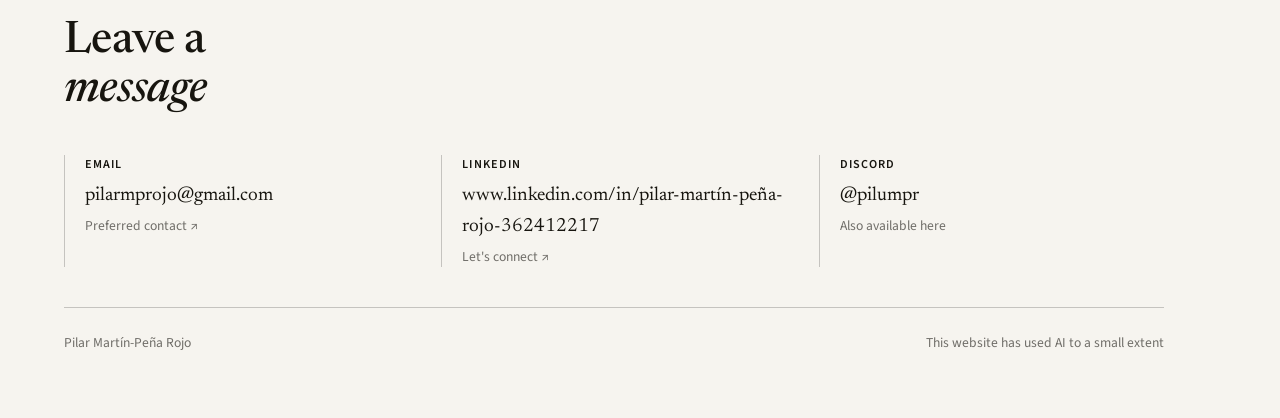
==== commit 760a9cd2: "Update portfolio content via in-page editor" ====
--- a/index.html
+++ b/index.html
@@ -1,5 +1,5 @@
 <!DOCTYPE html>
-<html lang="en" data-lt-installed="true" data-pub="1790504172942"><head>
+<html lang="en" data-lt-installed="true" data-pub="1792405903906"><head>
 <meta charset="UTF-8">
 <meta name="viewport" content="width=device-width,initial-scale=1.0">
 <title>Pilar Martín-Peña Rojo — Game Designer</title>
@@ -7,20 +7,20 @@
 <link rel="preconnect" href="https://fonts.googleapis.com">
 <link rel="preconnect" href="https://fonts.gstatic.com" crossorigin="">
 <link href="https://fonts.googleapis.com/css2?family=Newsreader:ital,wght@0,400;0,500;0,600;1,400;1,500&amp;family=Source+Sans+3:ital,wght@0,400;0,600;1,400&amp;display=swap" rel="stylesheet">
-<link rel="stylesheet" href="shared/portfolio.css?v=1790504172942">
-<link rel="stylesheet" href="shared/theme.css?v=1790504172942">
+<link rel="stylesheet" href="shared/portfolio.css?v=1792405903906">
+<link rel="stylesheet" href="shared/theme.css?v=1792405903906">
 </head>
 <body class="">
 <div id="cursor" class=""></div>
 
 <!-- Nav -->
-<nav id="nav" class="solid">
+<nav id="nav" class="">
   <span class="nav-logo" id="nav-logo">Pilar MPR</span>
   <ul class="nav-links">
-    <li><a href="javascript:void(0)" onclick="scrollToSection('work')">Work</a></li>
-    <li><a href="javascript:void(0)" onclick="scrollToSection('ai-work')">AI</a></li>
-    <li><a href="javascript:void(0)" onclick="scrollToSection('about')">About</a></li>
-    <li><a href="javascript:void(0)" onclick="scrollToSection('contact')">Contact</a></li>
+    
+    
+    
+    <li><a href="javascript:void(0)" onclick="scrollToSection('about')">About</a></li><li><a href="javascript:void(0)" onclick="scrollToSection('work')">Work</a></li><li><a href="javascript:void(0)" onclick="scrollToSection('ai-work')">AI</a></li><li><a href="javascript:void(0)" onclick="scrollToSection('contact')">Contact</a></li>
     <li><a href="assets/site/pilar-mpr-cv.pdf" download="CV_Pilar_MPR.pdf" class="nav-cv">CV ↓</a></li>
   </ul>
   <button class="nav-burger" id="nav-burger" type="button" aria-label="Open menu" aria-expanded="false" aria-controls="mobile-menu">
@@ -33,15 +33,36 @@
      and then injected a second time on the next load. Unlike the project
      pages these are same-page jumps, so they scroll instead of navigating. -->
 <div class="mobile-menu" id="mobile-menu" aria-hidden="true">
-  <a href="javascript:void(0)" onclick="scrollToSection('work')">Work</a>
-  <a href="javascript:void(0)" onclick="scrollToSection('ai-work')">AI</a>
-  <a href="javascript:void(0)" onclick="scrollToSection('about')">About</a>
-  <a href="javascript:void(0)" onclick="scrollToSection('contact')">Contact</a>
+  
+  
+  
+  <a href="javascript:void(0)" onclick="scrollToSection('about')">About</a><a href="javascript:void(0)" onclick="scrollToSection('work')">Work</a><a href="javascript:void(0)" onclick="scrollToSection('ai-work')">AI</a><a href="javascript:void(0)" onclick="scrollToSection('contact')">Contact</a>
   <a href="assets/site/pilar-mpr-cv.pdf" download="CV_Pilar_MPR.pdf" class="mm-cv">CV ↓</a>
 </div>
 
 <!-- ═══ HERO ═════════════════════════════ -->
-<section id="hero" class="">
+
+
+<!-- ═══ WORK ══════════════════════════════ -->
+
+
+<!-- ═══ INDEPENDENT AI PROJECTS ══════════
+     The grid is deliberately empty. Cards go in through the editor
+     (Add ▸ New AI project card), never by hand — the next publish
+     rebuilds this file from the browser's DOM and would drop them.
+     CSS keeps the whole section hidden until it holds one card.
+───────────────────────────────────────── -->
+
+
+<!-- ═══ ADDED CONTENT (insert button) ════ -->
+
+
+
+<!-- ═══ ABOUT ═════════════════════════════ -->
+
+
+<!-- ═══ CONTACT ═══════════════════════════ -->
+<section id="hero">
   <div class="hero-inner">
     <div class="hero-kicker"><span data-label="Job title + location" data-ed="hero-role" contenteditable="false">Game Designer &amp; Producer · Madrid</span></div>
     <h1 class="hero-name">
@@ -59,238 +80,7 @@
     </div>
   </div>
   <div class="hero-scroll"><span>Scroll</span><div class="scroll-line"></div></div>
-</section>
-
-<!-- ═══ WORK ══════════════════════════════ -->
-<section id="work" class="">
-  <div class="work-head">
-    <div>
-      <div class="spec-kicker reveal on">// FOUR GAMES, TAKEN APART</div>
-      <h2 class="reveal on" data-label="Work heading" data-ed="work-title" contenteditable="false">Work<br><em>Log.</em></h2>
-    </div>
-    <p class="reveal d1 on" data-label="Work section subtitle" data-ed="work-subtitle" contenteditable="false">Four shipped games.</p>
-  </div>
-
-  <div class="projects">
-
-    <!-- ─ HOT POTATO ─────────────────────
-         📸 REPLACE img src: use a wide gameplay/key art screenshot
-         Recommended: 900×720px, landscape
-    ───────────────────────────────────── -->
-    <a href="projects/hot-potato.html" class="project reveal on">
-      <div class="proj-img" data-img-zone="proj-1">
-        <img id="img-proj-1" src="assets/hot-potato/card.jpg" alt="Hot Potato">
-        <label class="img-upload-btn">📷 Upload image<input type="file" accept="image/*" style="display:none" onchange="handleImgUpload(this,'proj-1')"></label>
-      </div>
-      <div class="proj-grad"></div>
-      <div class="proj-arrow">↗</div>
-      <div class="proj-body">
-        <div class="proj-top">
-          <span class="proj-num">01</span>
-          <div class="proj-tags">
-            <span class="tag tag-accent">Party Brawler</span>
-            <span class="tag tag-dim">In Development</span>
-          </div>
-        </div>
-        <div class="proj-bottom">
-          <div class="proj-role">Lead Designer &amp; Producer</div>
-          <div class="proj-name">Hot Potato</div>
-          <p class="proj-excerpt">Chaotic third-person multiplayer built on one rule: don't be the potato when time runs out. Won Audience Award at Match in Games 2025.</p>
-          <span class="proj-cta">View case study</span>
-        </div>
-      </div>
-    </a>
-
-    <!-- ─ BLOCK CITY ─────────────────────
-         📸 REPLACE img src: gameplay screenshot or key art
-         Recommended: 900×720px, landscape
-    ───────────────────────────────────── -->
-    <a href="projects/block-city.html" class="project reveal d1 on">
-      <div class="proj-img" data-img-zone="proj-2">
-        <img id="img-proj-2" src="assets/block-city/card.jpg" alt="Block City">
-        <label class="img-upload-btn">📷 Upload image<input type="file" accept="image/*" style="display:none" onchange="handleImgUpload(this,'proj-2')"></label>
-      </div>
-      <div class="proj-grad"></div>
-      <div class="proj-arrow">↗</div>
-      <div class="proj-body">
-        <div class="proj-top">
-          <span class="proj-num">02</span>
-          <div class="proj-tags">
-            <span class="tag tag-accent">Educational</span>
-            <span class="tag tag-dim">Freelance</span>
-          </div>
-        </div>
-        <div class="proj-bottom">
-          <div class="proj-role">Designer &amp; Producer</div>
-          <div class="proj-name">Block City</div>
-          <p class="proj-excerpt">City-builder where kids unlock buildings by solving maths puzzles. Full design, production, and Construct implementation on a team of three.</p>
-          <span class="proj-cta">View case study</span>
-        </div>
-      </div>
-    </a>
-
-    <!-- ─ HEALTHY JEART ───────────────────
-         📸 REPLACE img src: gameplay screenshot
-         Recommended: 900×720px, landscape
-    ───────────────────────────────────── -->
-    <a href="projects/healthy-jeart.html" class="project reveal on">
-      <div class="proj-img" data-img-zone="proj-3">
-        <img id="img-proj-3" src="assets/healthy-jeart/card.jpg" alt="Healthy Jeart">
-        <label class="img-upload-btn">📷 Upload image<input type="file" accept="image/*" style="display:none" onchange="handleImgUpload(this,'proj-3')"></label>
-      </div>
-      <div class="proj-grad"></div>
-      <div class="proj-arrow">↗</div>
-      <div class="proj-body">
-        <div class="proj-top">
-          <span class="proj-num">03</span>
-          <div class="proj-tags">
-            <span class="tag tag-accent">F2P Mobile</span>
-            <span class="tag tag-dim">Educational</span>
-          </div>
-        </div>
-        <div class="proj-bottom">
-          <div class="proj-role">Intern Game Designer</div>
-          <div class="proj-name">Healthy Jeart</div>
-          <p class="proj-excerpt">F2P monetisation mechanics repurposed to reward real-world healthy habits. Economy design, item systems, UX flows in Unity.</p>
-          <span class="proj-cta">View case study</span>
-        </div>
-      </div>
-    </a>
-
-    <!-- ─ CREATE YOUR OWN MONSTER ─────────
-         📸 REPLACE img src: key art or gameplay screenshot
-         Recommended: 900×720px, landscape
-    ───────────────────────────────────── -->
-    <a href="projects/create-your-own-monster.html" class="project reveal d1 on">
-      <div class="proj-img" data-img-zone="proj-4">
-        <img id="img-proj-4" src="assets/create-your-own-monster/card.jpg" alt="Create Your Own Monster">
-        <label class="img-upload-btn">📷 Upload image<input type="file" accept="image/*" style="display:none" onchange="handleImgUpload(this,'proj-4')"></label>
-      </div>
-      <div class="proj-grad"></div>
-      <div class="proj-arrow">↗</div>
-      <div class="proj-body">
-        <div class="proj-top">
-          <span class="proj-num">04</span>
-          <div class="proj-tags">
-            <span class="tag tag-accent">F2P Mobile</span>
-            <span class="tag tag-dim">Casual</span>
-          </div>
-        </div>
-        <div class="proj-bottom">
-          <div class="proj-role">Intern Game Designer</div>
-          <div class="proj-name">Create Your Own Monster</div>
-          <p class="proj-excerpt">Kids customise monsters and level them up through distinct minigames. Multi-game design and F2P economy balancing for ages 6–12.</p>
-          <span class="proj-cta">View case study</span>
-        </div>
-      </div>
-    </a>
-
-  </div>
-</section>
-
-<!-- ═══ INDEPENDENT AI PROJECTS ══════════
-     The grid is deliberately empty. Cards go in through the editor
-     (Add ▸ New AI project card), never by hand — the next publish
-     rebuilds this file from the browser's DOM and would drop them.
-     CSS keeps the whole section hidden until it holds one card.
-───────────────────────────────────────── -->
-<section id="ai-work">
-  <div class="work-head">
-    <div>
-      <div class="spec-kicker reveal on">// BUILT SOLO, WITH AI</div>
-      <h2 class="reveal on" data-label="AI heading" data-ed="ai-title" contenteditable="false">Independent<br><em>AI.</em></h2>
-    </div>
-    <p class="reveal d1 on" data-label="AI projects subtitle" data-ed="ai-subtitle" contenteditable="false">Tools and prototypes designed, built and shipped on my own, paired with Claude Code.</p>
-  </div>
-
-  <div class="projects" id="ai-projects">
-
-    <!-- ─ HOT POTATO · TAGOUT ────────────── -->
-    <!-- The repository is private; the card links to the case study, which
-         says so and shows the one screen that can be published. -->
-    <a href="projects/tagout.html" class="project reveal on">
-      <div class="proj-img" data-img-zone="ai-2">
-        <img id="img-ai-2" src="assets/ai/tagout-card.webp" alt="Hot Potato · TagOut — studio command centre" width="900" height="720" loading="lazy" decoding="async">
-        <label class="img-upload-btn">📷 Upload image<input type="file" accept="image/*" style="display:none" onchange="handleImgUpload(this,'ai-2')"></label>
-      </div>
-      <div class="proj-grad"></div>
-      <div class="proj-arrow">↗</div>
-      <div class="proj-body">
-        <div class="proj-top">
-          <span class="proj-num">01</span>
-          <div class="proj-tags">
-            <span class="tag tag-accent">Studio command centre</span>
-            <span class="tag tag-dim">Private</span>
-          </div>
-        </div>
-        <div class="proj-bottom">
-          <div class="proj-role">Tooling &amp; architecture</div>
-          <div class="proj-name">Hot Potato · TagOut</div>
-          <p class="proj-excerpt">Firebase-backed command centre for the Hot Potato team. React and TypeScript over a four-layer architecture, so the UI never talks to Firestore directly. Bilingual, schema-validated, tested in CI.</p>
-          <span class="proj-cta">Read the case study</span>
-        </div>
-      </div>
-    </a>
-
-    <!-- ─ FITSANITARIO ───────────────────── -->
-    <a href="projects/fitsanitario.html" class="project reveal d1 on">
-      <div class="proj-img" data-img-zone="ai-3">
-        <img id="img-ai-3" src="assets/ai/fitsanitario.webp" alt="FitSanitario — product prototype and deck" width="900" height="720" loading="lazy" decoding="async">
-        <label class="img-upload-btn">📷 Upload image<input type="file" accept="image/*" style="display:none" onchange="handleImgUpload(this,'ai-3')"></label>
-      </div>
-      <div class="proj-grad"></div>
-      <div class="proj-arrow">↗</div>
-      <div class="proj-body">
-        <div class="proj-top">
-          <span class="proj-num">02</span>
-          <div class="proj-tags">
-            <span class="tag tag-accent">Health product</span>
-            <span class="tag tag-dim">Public</span>
-          </div>
-        </div>
-        <div class="proj-bottom">
-          <div class="proj-role">Prototype &amp; pitch</div>
-          <div class="proj-name">FitSanitario</div>
-          <p class="proj-excerpt">A navigable product prototype for HealthTribes — profile, exercise, camera, achievements and a social wall — plus the eight-slide deck that sells it.</p>
-          <span class="proj-cta">Read the case study</span>
-        </div>
-      </div>
-    </a>
-
-    <!-- ─ FOSSILSKANBAN ──────────────────── -->
-    <a href="projects/fossils-kanban.html" class="project reveal on">
-      <div class="proj-img" data-img-zone="ai-4">
-        <img id="img-ai-4" src="assets/ai/fossilskanban.webp" alt="FossilsKanban — production quest board" width="1200" height="480" loading="lazy" decoding="async">
-        <label class="img-upload-btn">📷 Upload image<input type="file" accept="image/*" style="display:none" onchange="handleImgUpload(this,'ai-4')"></label>
-      </div>
-      <div class="proj-grad"></div>
-      <div class="proj-arrow">↗</div>
-      <div class="proj-body">
-        <div class="proj-top">
-          <span class="proj-num">03</span>
-          <div class="proj-tags">
-            <span class="tag tag-accent">Kanban board</span>
-            <span class="tag tag-dim">Public</span>
-          </div>
-        </div>
-        <div class="proj-bottom">
-          <div class="proj-role">Production tooling</div>
-          <div class="proj-name">FossilsKanban</div>
-          <p class="proj-excerpt">A single-file quest board for production tracking — backlog, in-progress and review columns grouped by quest, with goals, filters and an archive.</p>
-          <span class="proj-cta">Read the case study</span>
-        </div>
-      </div>
-    </a>
-
-  </div>
-</section>
-
-<!-- ═══ ADDED CONTENT (insert button) ════ -->
-
-<div id="added-blocks"></div>
-
-<!-- ═══ ABOUT ═════════════════════════════ -->
-<section id="about" class="">
+</section><section id="about" class="">
   <div class="about-left reveal on">
     <div class="slabel" data-label="About label" data-ed="about-label" contenteditable="false">About me</div>
     <h2 data-label="About heading" data-ed="about-title" contenteditable="false">About<br>me<em>.</em></h2>
@@ -402,10 +192,220 @@
       </div>
     </div>
   </div>
-</section>
-
-<!-- ═══ CONTACT ═══════════════════════════ -->
-<section id="contact" class="">
+</section><section id="work">
+  <div class="work-head">
+    <div>
+      <div class="spec-kicker reveal on">// FOUR GAMES, TAKEN APART</div>
+      <h2 class="reveal on" data-label="Work heading" data-ed="work-title" contenteditable="false">Work<br><em>Log.</em></h2>
+    </div>
+    <p class="reveal d1 on" data-label="Work section subtitle" data-ed="work-subtitle" contenteditable="false">Four shipped games.</p>
+  </div>
+
+  <div class="projects">
+
+    <!-- ─ HOT POTATO ─────────────────────
+         📸 REPLACE img src: use a wide gameplay/key art screenshot
+         Recommended: 900×720px, landscape
+    ───────────────────────────────────── -->
+    <a href="projects/hot-potato.html" class="project reveal on">
+      <div class="proj-img" data-img-zone="proj-1">
+        <img id="img-proj-1" src="assets/hot-potato/card.jpg" alt="Hot Potato">
+        <label class="img-upload-btn">📷 Upload image<input type="file" accept="image/*" style="display:none" onchange="handleImgUpload(this,'proj-1')"></label>
+      </div>
+      <div class="proj-grad"></div>
+      <div class="proj-arrow">↗</div>
+      <div class="proj-body">
+        <div class="proj-top">
+          <span class="proj-num">01</span>
+          <div class="proj-tags">
+            <span class="tag tag-accent">Party Brawler</span>
+            <span class="tag tag-dim">In Development</span>
+          </div>
+        </div>
+        <div class="proj-bottom">
+          <div class="proj-role">Lead Designer &amp; Producer</div>
+          <div class="proj-name">Hot Potato</div>
+          <p class="proj-excerpt">Chaotic third-person multiplayer built on one rule: don't be the potato when time runs out. Won Audience Award at Match in Games 2025.</p>
+          <span class="proj-cta">View case study</span>
+        </div>
+      </div>
+    </a>
+
+    <!-- ─ BLOCK CITY ─────────────────────
+         📸 REPLACE img src: gameplay screenshot or key art
+         Recommended: 900×720px, landscape
+    ───────────────────────────────────── -->
+    <a href="projects/block-city.html" class="project reveal d1 on">
+      <div class="proj-img" data-img-zone="proj-2">
+        <img id="img-proj-2" src="assets/block-city/card.jpg" alt="Block City">
+        <label class="img-upload-btn">📷 Upload image<input type="file" accept="image/*" style="display:none" onchange="handleImgUpload(this,'proj-2')"></label>
+      </div>
+      <div class="proj-grad"></div>
+      <div class="proj-arrow">↗</div>
+      <div class="proj-body">
+        <div class="proj-top">
+          <span class="proj-num">02</span>
+          <div class="proj-tags">
+            <span class="tag tag-accent">Educational</span>
+            <span class="tag tag-dim">Freelance</span>
+          </div>
+        </div>
+        <div class="proj-bottom">
+          <div class="proj-role">Designer &amp; Producer</div>
+          <div class="proj-name">Block City</div>
+          <p class="proj-excerpt">City-builder where kids unlock buildings by solving maths puzzles. Full design, production, and Construct implementation on a team of three.</p>
+          <span class="proj-cta">View case study</span>
+        </div>
+      </div>
+    </a>
+
+    <!-- ─ HEALTHY JEART ───────────────────
+         📸 REPLACE img src: gameplay screenshot
+         Recommended: 900×720px, landscape
+    ───────────────────────────────────── -->
+    <a href="projects/healthy-jeart.html" class="project reveal on">
+      <div class="proj-img" data-img-zone="proj-3">
+        <img id="img-proj-3" src="assets/healthy-jeart/card.jpg" alt="Healthy Jeart">
+        <label class="img-upload-btn">📷 Upload image<input type="file" accept="image/*" style="display:none" onchange="handleImgUpload(this,'proj-3')"></label>
+      </div>
+      <div class="proj-grad"></div>
+      <div class="proj-arrow">↗</div>
+      <div class="proj-body">
+        <div class="proj-top">
+          <span class="proj-num">03</span>
+          <div class="proj-tags">
+            <span class="tag tag-accent">F2P Mobile</span>
+            <span class="tag tag-dim">Educational</span>
+          </div>
+        </div>
+        <div class="proj-bottom">
+          <div class="proj-role">Intern Game Designer</div>
+          <div class="proj-name">Healthy Jeart</div>
+          <p class="proj-excerpt">F2P monetisation mechanics repurposed to reward real-world healthy habits. Economy design, item systems, UX flows in Unity.</p>
+          <span class="proj-cta">View case study</span>
+        </div>
+      </div>
+    </a>
+
+    <!-- ─ CREATE YOUR OWN MONSTER ─────────
+         📸 REPLACE img src: key art or gameplay screenshot
+         Recommended: 900×720px, landscape
+    ───────────────────────────────────── -->
+    <a href="projects/create-your-own-monster.html" class="project reveal d1 on">
+      <div class="proj-img" data-img-zone="proj-4">
+        <img id="img-proj-4" src="assets/create-your-own-monster/card.jpg" alt="Create Your Own Monster">
+        <label class="img-upload-btn">📷 Upload image<input type="file" accept="image/*" style="display:none" onchange="handleImgUpload(this,'proj-4')"></label>
+      </div>
+      <div class="proj-grad"></div>
+      <div class="proj-arrow">↗</div>
+      <div class="proj-body">
+        <div class="proj-top">
+          <span class="proj-num">04</span>
+          <div class="proj-tags">
+            <span class="tag tag-accent">F2P Mobile</span>
+            <span class="tag tag-dim">Casual</span>
+          </div>
+        </div>
+        <div class="proj-bottom">
+          <div class="proj-role">Intern Game Designer</div>
+          <div class="proj-name">Create Your Own Monster</div>
+          <p class="proj-excerpt">Kids customise monsters and level them up through distinct minigames. Multi-game design and F2P economy balancing for ages 6–12.</p>
+          <span class="proj-cta">View case study</span>
+        </div>
+      </div>
+    </a>
+
+  </div>
+</section><section id="ai-work">
+  <div class="work-head">
+    <div>
+      <div class="spec-kicker reveal on">// BUILT SOLO, WITH AI</div>
+      <h2 class="reveal on" data-label="AI heading" data-ed="ai-title" contenteditable="false">Independent<br><em>AI.</em></h2>
+    </div>
+    <p class="reveal d1 on" data-label="AI projects subtitle" data-ed="ai-subtitle" contenteditable="false">Tools and prototypes designed, built and shipped on my own, paired with Claude Code.</p>
+  </div>
+
+  <div class="projects" id="ai-projects">
+
+    <!-- ─ HOT POTATO · TAGOUT ────────────── -->
+    <!-- The repository is private; the card links to the case study, which
+         says so and shows the one screen that can be published. -->
+    <a href="projects/tagout.html" class="project reveal on">
+      <div class="proj-img" data-img-zone="ai-2">
+        <img id="img-ai-2" src="assets/ai/tagout-card.webp" alt="Hot Potato · TagOut — studio command centre" width="900" height="720" loading="lazy" decoding="async">
+        <label class="img-upload-btn">📷 Upload image<input type="file" accept="image/*" style="display:none" onchange="handleImgUpload(this,'ai-2')"></label>
+      </div>
+      <div class="proj-grad"></div>
+      <div class="proj-arrow">↗</div>
+      <div class="proj-body">
+        <div class="proj-top">
+          <span class="proj-num">01</span>
+          <div class="proj-tags">
+            <span class="tag tag-accent">Studio command centre</span>
+            <span class="tag tag-dim">Private</span>
+          </div>
+        </div>
+        <div class="proj-bottom">
+          <div class="proj-role">Tooling &amp; architecture</div>
+          <div class="proj-name">Hot Potato · TagOut</div>
+          <p class="proj-excerpt">Firebase-backed command centre for the Hot Potato team. React and TypeScript over a four-layer architecture, so the UI never talks to Firestore directly. Bilingual, schema-validated, tested in CI.</p>
+          <span class="proj-cta">Read the case study</span>
+        </div>
+      </div>
+    </a>
+
+    <!-- ─ FITSANITARIO ───────────────────── -->
+    <a href="projects/fitsanitario.html" class="project reveal d1 on">
+      <div class="proj-img" data-img-zone="ai-3">
+        <img id="img-ai-3" src="assets/ai/fitsanitario.webp" alt="FitSanitario — product prototype and deck" width="900" height="720" loading="lazy" decoding="async">
+        <label class="img-upload-btn">📷 Upload image<input type="file" accept="image/*" style="display:none" onchange="handleImgUpload(this,'ai-3')"></label>
+      </div>
+      <div class="proj-grad"></div>
+      <div class="proj-arrow">↗</div>
+      <div class="proj-body">
+        <div class="proj-top">
+          <span class="proj-num">02</span>
+          <div class="proj-tags">
+            <span class="tag tag-accent">Health product</span>
+            <span class="tag tag-dim">Public</span>
+          </div>
+        </div>
+        <div class="proj-bottom">
+          <div class="proj-role">Prototype &amp; pitch</div>
+          <div class="proj-name">FitSanitario</div>
+          <p class="proj-excerpt">A navigable product prototype for HealthTribes — profile, exercise, camera, achievements and a social wall — plus the eight-slide deck that sells it.</p>
+          <span class="proj-cta">Read the case study</span>
+        </div>
+      </div>
+    </a>
+
+    <!-- ─ FOSSILSKANBAN ──────────────────── -->
+    <a href="projects/fossils-kanban.html" class="project reveal on">
+      <div class="proj-img" data-img-zone="ai-4">
+        <img id="img-ai-4" src="assets/ai/fossilskanban.webp" alt="FossilsKanban — production quest board" width="1200" height="480" loading="lazy" decoding="async">
+        <label class="img-upload-btn">📷 Upload image<input type="file" accept="image/*" style="display:none" onchange="handleImgUpload(this,'ai-4')"></label>
+      </div>
+      <div class="proj-grad"></div>
+      <div class="proj-arrow">↗</div>
+      <div class="proj-body">
+        <div class="proj-top">
+          <span class="proj-num">03</span>
+          <div class="proj-tags">
+            <span class="tag tag-accent">Kanban board</span>
+            <span class="tag tag-dim">Public</span>
+          </div>
+        </div>
+        <div class="proj-bottom">
+          <div class="proj-role">Production tooling</div>
+          <div class="proj-name">FossilsKanban</div>
+          <p class="proj-excerpt">A single-file quest board for production tracking — backlog, in-progress and review columns grouped by quest, with goals, filters and an archive.</p>
+          <span class="proj-cta">Read the case study</span>
+        </div>
+      </div>
+    </a>
+
+  </div>
+</section><div id="added-blocks"></div><section id="contact">
   <div class="contact-inner">
     <div class="slabel reveal on" data-label="Contact label" data-ed="contact-label" contenteditable="false">Contact</div>
     <h2 class="contact-h2 reveal on" data-label="Contact heading" data-ed="contact-title" contenteditable="false">
@@ -466,7 +466,8 @@
 <script type="application/json" id="devlog-data">{}</script>
 
 <script>window.PAGE = { role:'home', path:'index.html', base:'' };</script>
-<script src="shared/site.js?v=1790504172942"></script>
+<script src="shared/site.js?v=1792405903906"></script>
+
 
 
 
--- a/shared/portfolio.css
+++ b/shared/portfolio.css
@@ -563,6 +563,17 @@
    would otherwise beat the [hidden] attribute — see secSetRemoved(). */
 .sec-removed { display:none !important; }
 .nav-links li[hidden], .mobile-menu a[hidden] { display:none !important; }
+
+/* A removed paragraph, quote or bullet (fldRemove()). Gone for visitors;
+   while editing it stays where it was, struck through and clipped to one
+   line, so it can be clicked and restored from the field bar. */
+.ed-removed { display:none !important; }
+body.editing .ed-removed {
+  display:block !important; max-height:2em; overflow:hidden;
+  opacity:.45; text-decoration:line-through; text-decoration-color:var(--accent);
+  border-left:3px solid var(--accent); padding-left:.6rem; cursor:pointer;
+}
+body.editing .ed-removed::before { content:none; }
 
 /* The ↑ ↓ 🗑 pill decorateSections() puts on each section while editing.
    Injected on entry and stripped on exit and on publish, like the widget
@@ -683,6 +694,7 @@
    showing — it is the only way back, so it can't wait for a hover. */
 .ep-section-item.removed .ep-section-name { text-decoration:line-through; opacity:.55; }
 .ep-section-item.removed .ep-section-arrows { opacity:1; }
+.ep-field-item.removed .ep-field-prev, .ep-field-item.removed .ep-field-lbl { text-decoration:line-through; opacity:.55; }
 .ep-restore { font-family:var(--fm); font-size:.55rem; letter-spacing:.06em; text-transform:uppercase; white-space:nowrap; color:var(--accent); border:1px solid rgba(var(--accent-rgb),.5); padding:.15rem .4rem; }
 .ep-fields { padding:.5rem 0; }
 .ep-field-item { display:flex; align-items:center; gap:.65rem; padding:.55rem .85rem; border-radius:5px; margin-bottom:.2rem; cursor:pointer; transition:background .15s; }
@@ -734,6 +746,8 @@
 .fmt-btn { background:none; border:none; cursor:pointer; width:28px; height:28px; border-radius:4px; font-size:.88rem; color:#b8ad9a; display:flex; align-items:center; justify-content:center; transition:all .15s; }
 .fmt-btn:hover { background:rgba(255,255,255,.1); color:#fff; }
 .fmt-sep { width:1px; height:18px; background:rgba(255,255,255,.15); margin:0 .15rem; }
+.fmt-btn[hidden], .fmt-sep[hidden] { display:none; }
+.fmt-restore { width:auto; padding:0 .55rem; font-family:var(--fm); font-size:.58rem; letter-spacing:.06em; text-transform:uppercase; white-space:nowrap; color:var(--accent); }
 
 /* Added blocks */
 .added-block { padding:4rem clamp(1.5rem,5vw,3.5rem); border-bottom:1px dashed var(--faint); position:relative; z-index:2; }
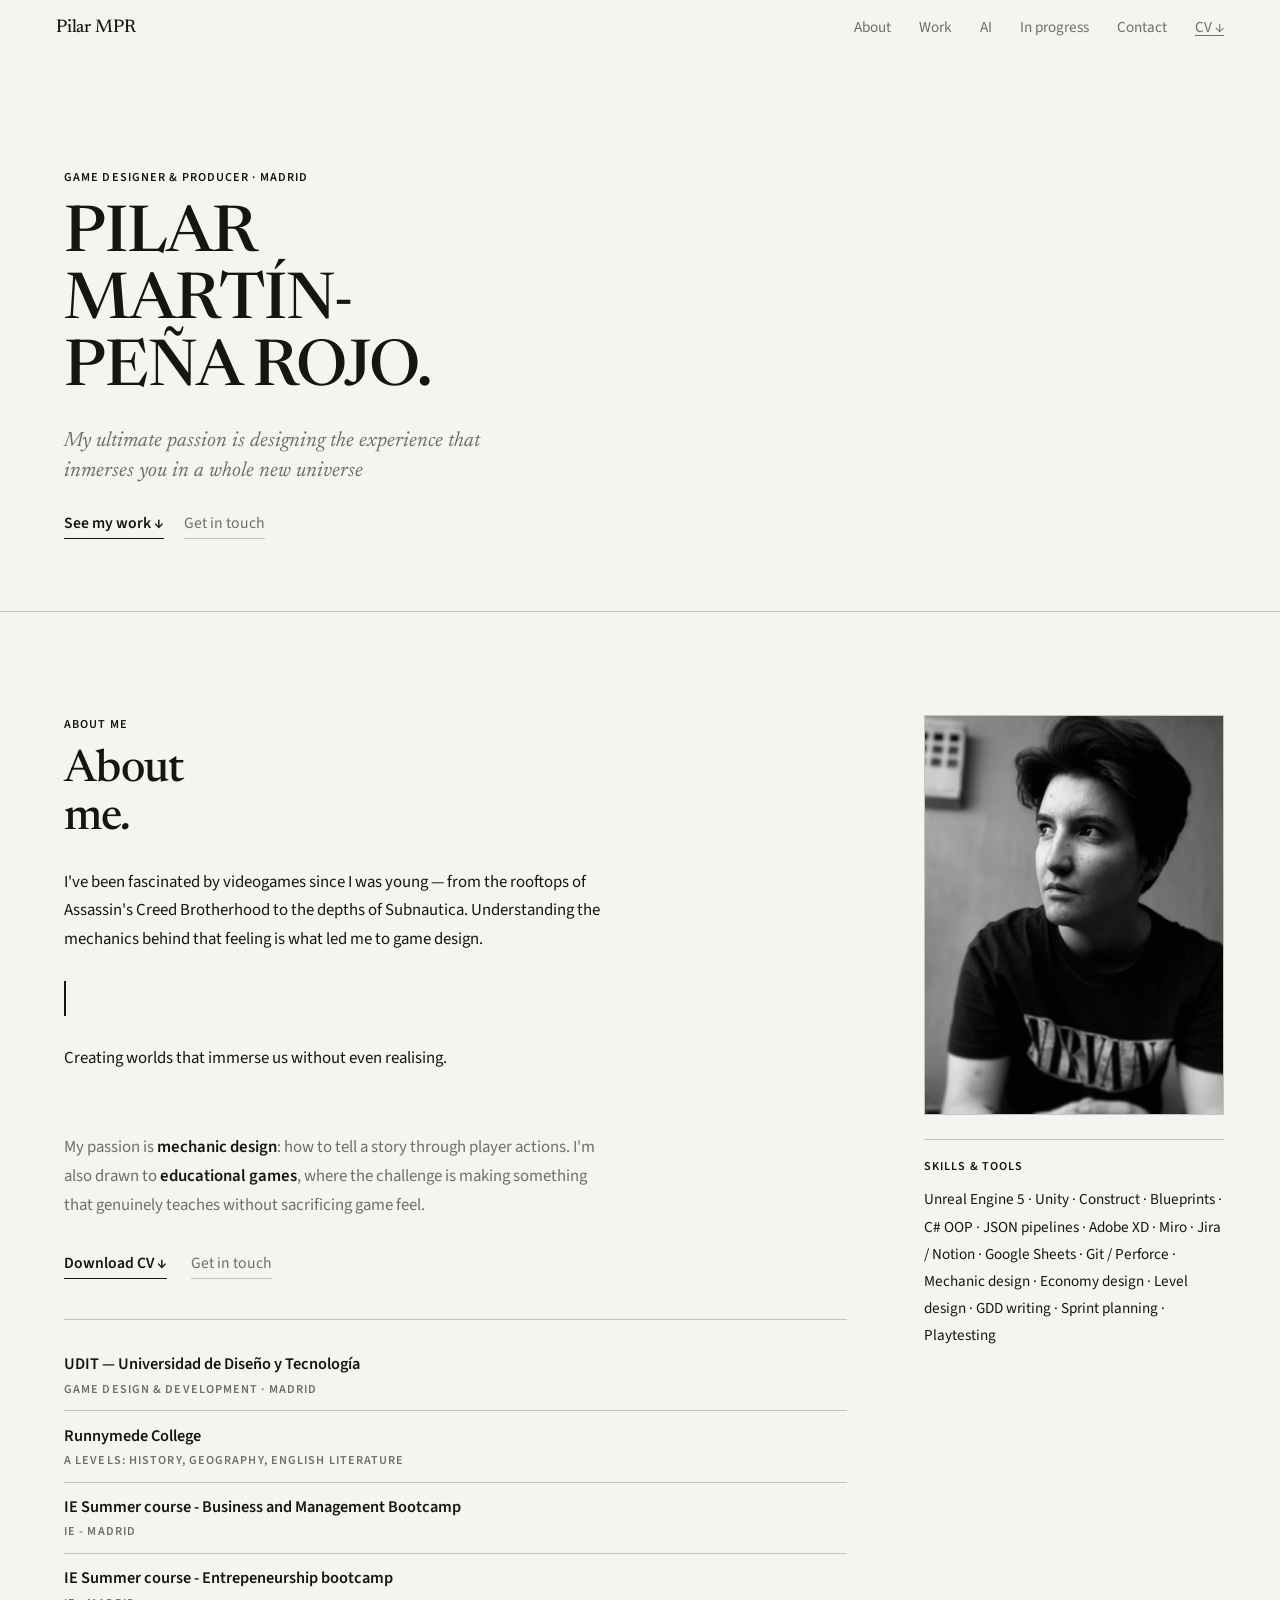
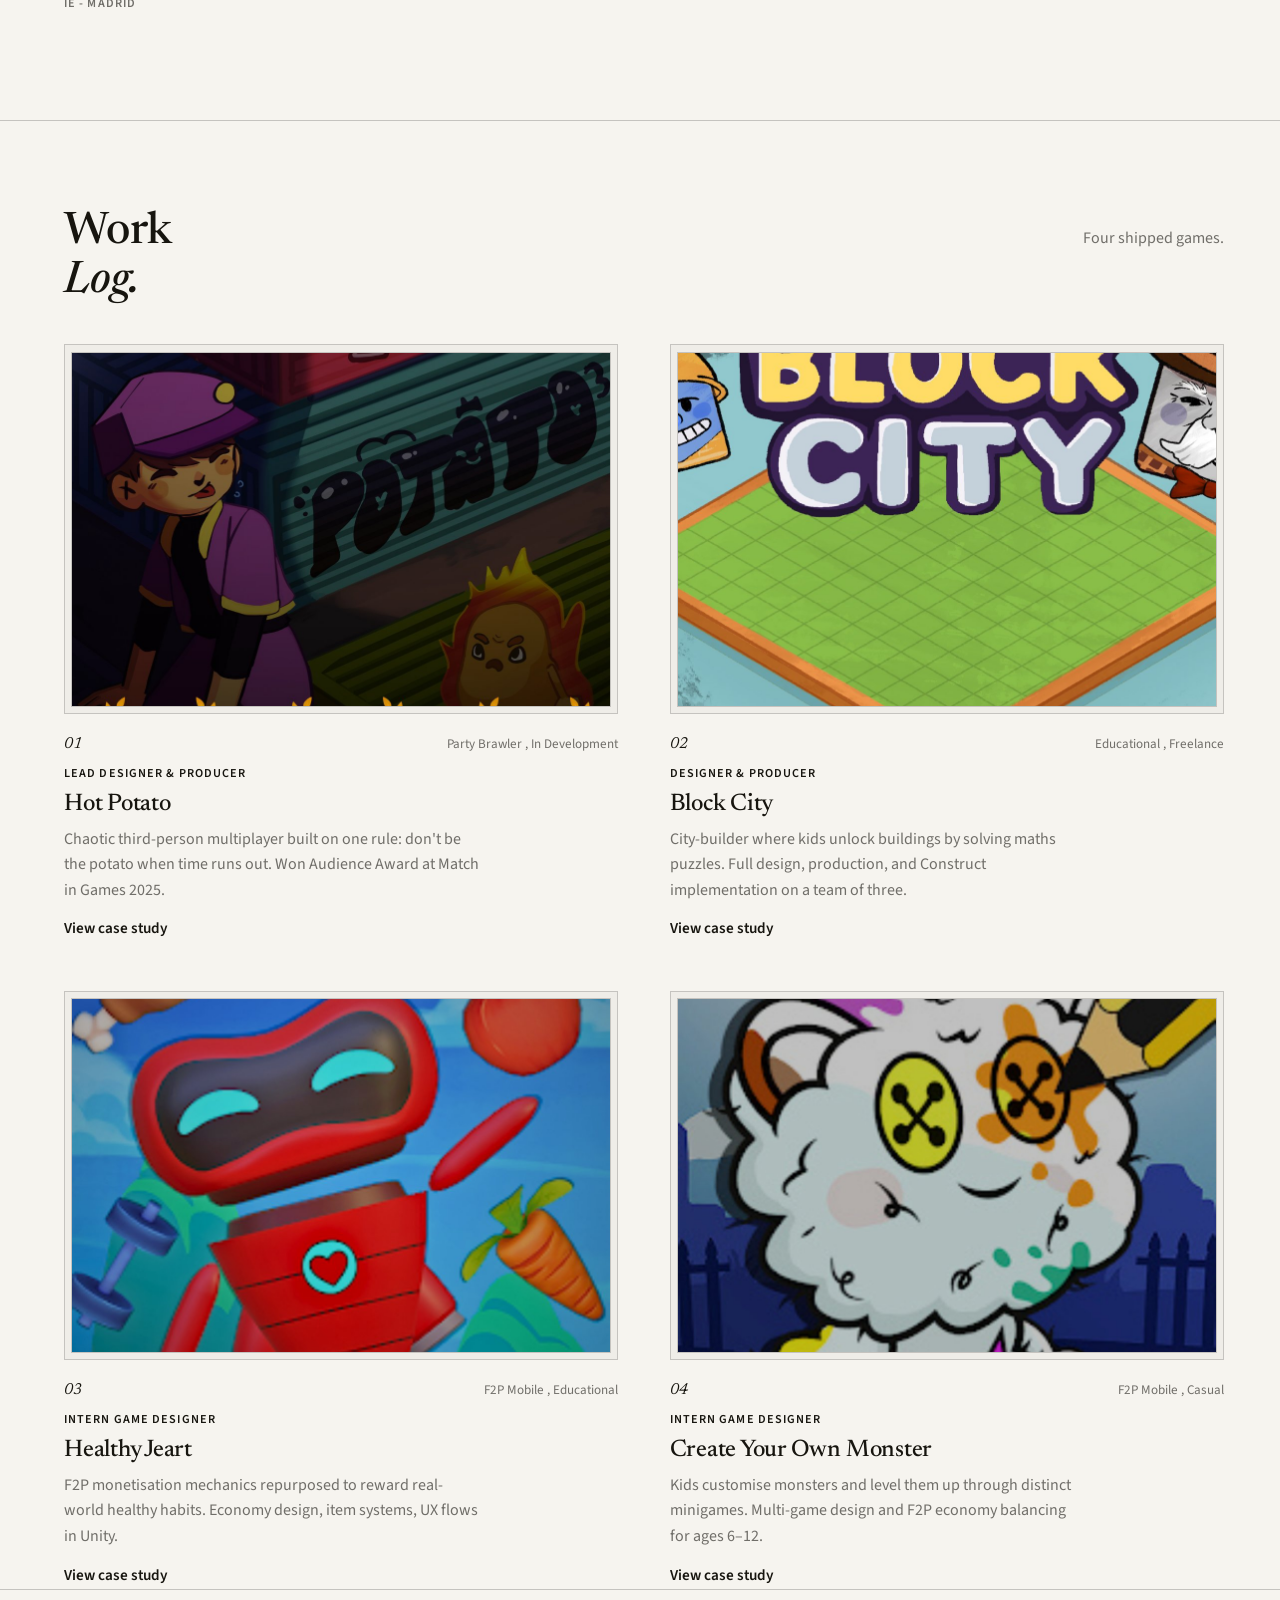
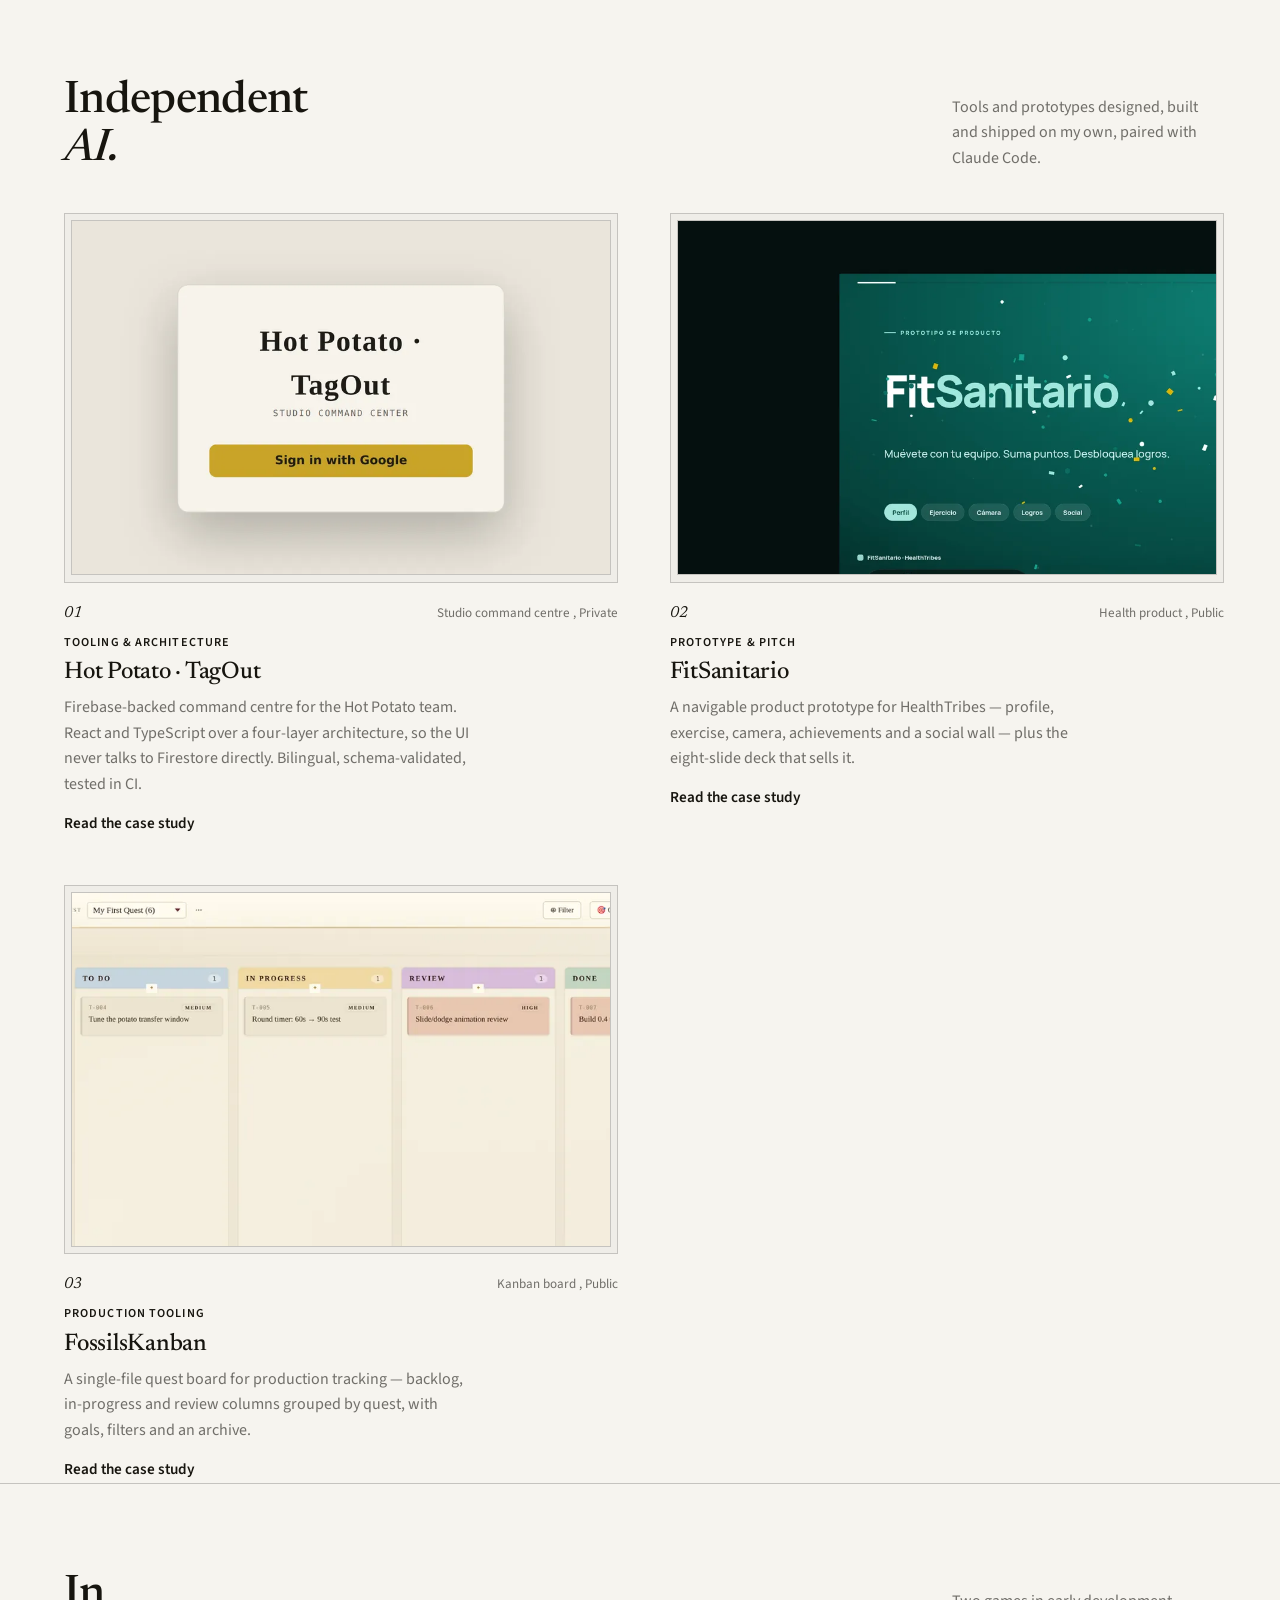
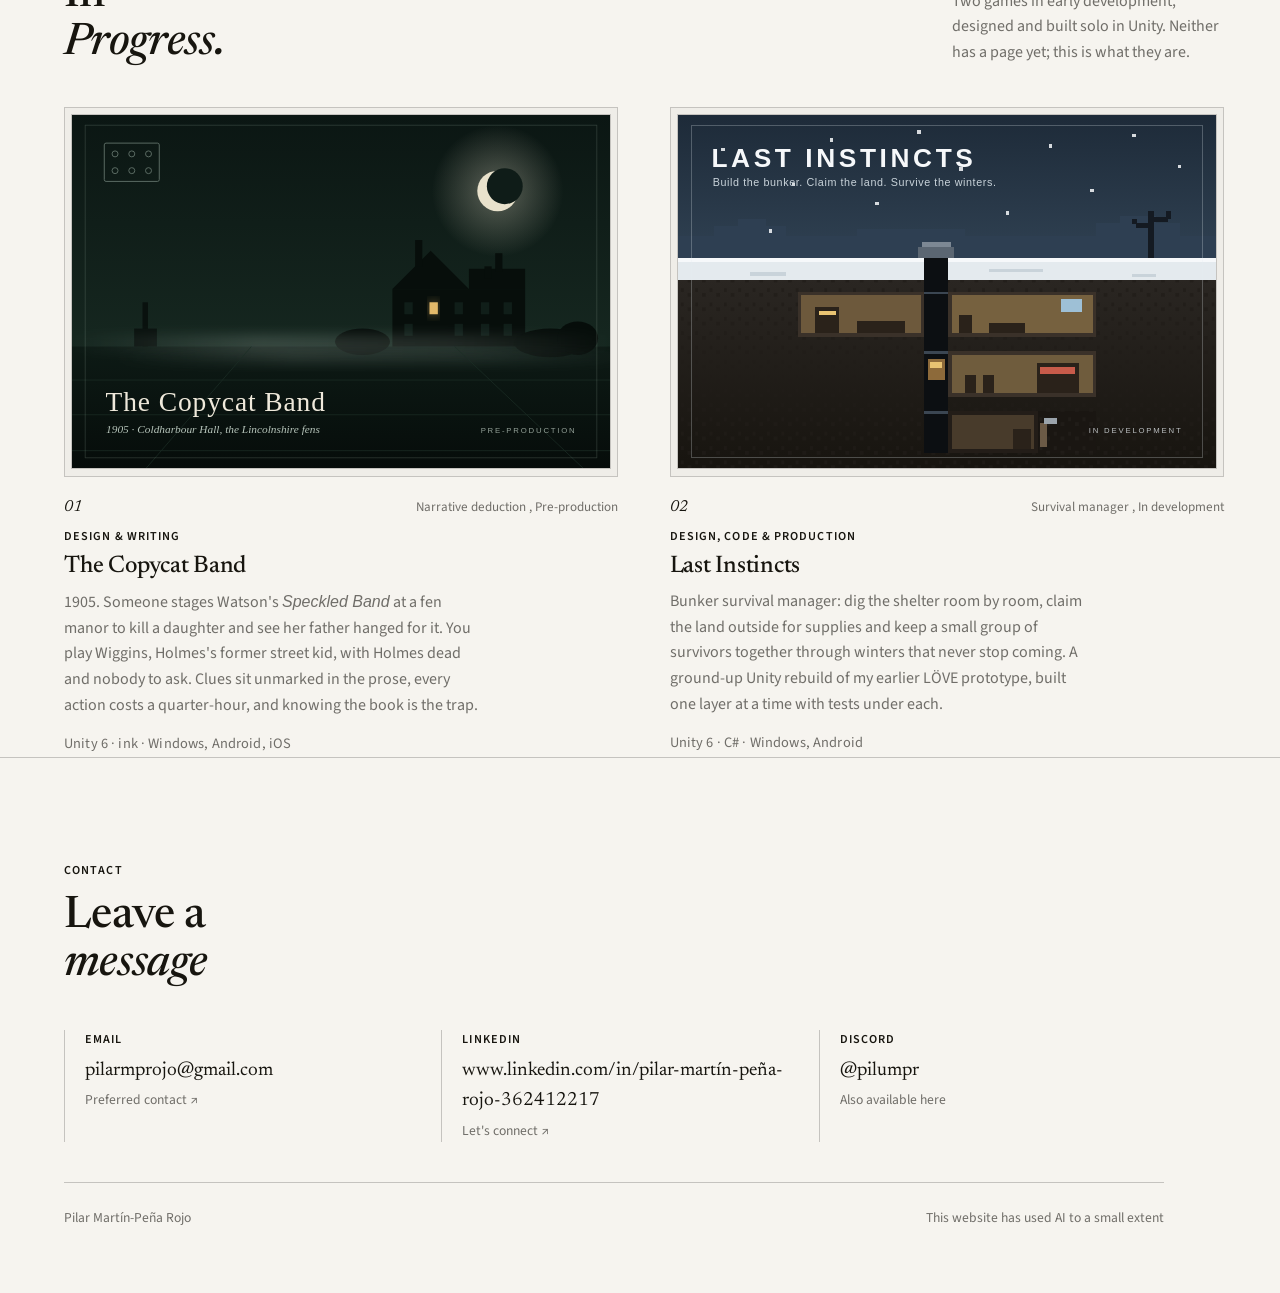
==== commit fd5ef20b: "Add a Work in progress section with The Copycat Band and Last Instincts A third card grid on the lan" ====
--- a/index.html
+++ b/index.html
@@ -1,5 +1,5 @@
 <!DOCTYPE html>
-<html lang="en" data-lt-installed="true" data-pub="1792405903906"><head>
+<html lang="en" data-lt-installed="true" data-pub="1792406894245"><head>
 <meta charset="UTF-8">
 <meta name="viewport" content="width=device-width,initial-scale=1.0">
 <title>Pilar Martín-Peña Rojo — Game Designer</title>
@@ -7,8 +7,8 @@
 <link rel="preconnect" href="https://fonts.googleapis.com">
 <link rel="preconnect" href="https://fonts.gstatic.com" crossorigin="">
 <link href="https://fonts.googleapis.com/css2?family=Newsreader:ital,wght@0,400;0,500;0,600;1,400;1,500&amp;family=Source+Sans+3:ital,wght@0,400;0,600;1,400&amp;display=swap" rel="stylesheet">
-<link rel="stylesheet" href="shared/portfolio.css?v=1792405903906">
-<link rel="stylesheet" href="shared/theme.css?v=1792405903906">
+<link rel="stylesheet" href="shared/portfolio.css?v=1792406894245">
+<link rel="stylesheet" href="shared/theme.css?v=1792406894245">
 </head>
 <body class="">
 <div id="cursor" class=""></div>
@@ -20,7 +20,7 @@
     
     
     
-    <li><a href="javascript:void(0)" onclick="scrollToSection('about')">About</a></li><li><a href="javascript:void(0)" onclick="scrollToSection('work')">Work</a></li><li><a href="javascript:void(0)" onclick="scrollToSection('ai-work')">AI</a></li><li><a href="javascript:void(0)" onclick="scrollToSection('contact')">Contact</a></li>
+    <li><a href="javascript:void(0)" onclick="scrollToSection('about')">About</a></li><li><a href="javascript:void(0)" onclick="scrollToSection('work')">Work</a></li><li><a href="javascript:void(0)" onclick="scrollToSection('ai-work')">AI</a></li><li><a href="javascript:void(0)" onclick="scrollToSection('wip')">In progress</a></li><li><a href="javascript:void(0)" onclick="scrollToSection('contact')">Contact</a></li>
     <li><a href="assets/site/pilar-mpr-cv.pdf" download="CV_Pilar_MPR.pdf" class="nav-cv">CV ↓</a></li>
   </ul>
   <button class="nav-burger" id="nav-burger" type="button" aria-label="Open menu" aria-expanded="false" aria-controls="mobile-menu">
@@ -36,7 +36,7 @@
   
   
   
-  <a href="javascript:void(0)" onclick="scrollToSection('about')">About</a><a href="javascript:void(0)" onclick="scrollToSection('work')">Work</a><a href="javascript:void(0)" onclick="scrollToSection('ai-work')">AI</a><a href="javascript:void(0)" onclick="scrollToSection('contact')">Contact</a>
+  <a href="javascript:void(0)" onclick="scrollToSection('about')">About</a><a href="javascript:void(0)" onclick="scrollToSection('work')">Work</a><a href="javascript:void(0)" onclick="scrollToSection('ai-work')">AI</a><a href="javascript:void(0)" onclick="scrollToSection('wip')">In progress</a><a href="javascript:void(0)" onclick="scrollToSection('contact')">Contact</a>
   <a href="assets/site/pilar-mpr-cv.pdf" download="CV_Pilar_MPR.pdf" class="mm-cv">CV ↓</a>
 </div>
 
@@ -51,6 +51,12 @@
      (Add ▸ New AI project card), never by hand — the next publish
      rebuilds this file from the browser's DOM and would drop them.
      CSS keeps the whole section hidden until it holds one card.
+───────────────────────────────────────── -->
+
+
+<!-- ═══ WORK IN PROGRESS ═════════════════
+     Two authored cards for games still being made. Same card shape as
+     Work, no link yet. Hidden by CSS while the grid is empty, like #ai-work.
 ───────────────────────────────────────── -->
 
 
@@ -403,6 +409,75 @@
         </div>
       </div>
     </a>
+
+  </div>
+</section><section id="wip">
+  <div class="work-head">
+    <div>
+      <div class="spec-kicker reveal on">// TWO GAMES, STILL BEING MADE</div>
+      <h2 class="reveal on" data-label="Work in progress heading" data-ed="wip-title" contenteditable="false">In<br><em>Progress.</em></h2>
+    </div>
+    <p class="reveal d1 on" data-label="Work in progress subtitle" data-ed="wip-subtitle" contenteditable="false">Two games in early development, designed and built solo in Unity. Neither has a page yet; this is what they are.</p>
+  </div>
+
+  <div class="projects" id="wip-projects">
+
+    <!-- ─ THE COPYCAT BAND ───────────────
+         Written by hand at the user's direction (2026-10-19), in the shape of
+         the authored Work cards: no data-custom-card, no data-ed, so no field
+         key collides with a browser draft. The repo is private and there is no
+         case study yet, so the card is a <div>, not a link. The art is a drawn
+         SVG placeholder (assets/wip/), not a screenshot. -->
+    <div class="project reveal on">
+      <div class="proj-img" data-img-zone="wip-1">
+        <img id="img-wip-1" src="assets/wip/copycat-band-card.svg" alt="The Copycat Band — a fen manor at night, one window lit" width="900" height="600" loading="lazy" decoding="async">
+        <label class="img-upload-btn">📷 Upload image<input type="file" accept="image/*" style="display:none" onchange="handleImgUpload(this,'wip-1')"></label>
+      </div>
+      <div class="proj-grad"></div>
+      <div class="proj-arrow">↗</div>
+      <div class="proj-body">
+        <div class="proj-top">
+          <span class="proj-num">01</span>
+          <div class="proj-tags">
+            <span class="tag tag-accent">Narrative deduction</span>
+            <span class="tag tag-dim">Pre-production</span>
+          </div>
+        </div>
+        <div class="proj-bottom">
+          <div class="proj-role">Design &amp; writing</div>
+          <div class="proj-name">The Copycat Band</div>
+          <p class="proj-excerpt">1905. Someone stages Watson's <em>Speckled Band</em> at a fen manor to kill a daughter and see her father hanged for it. You play Wiggins, Holmes's former street kid, with Holmes dead and nobody to ask. Clues sit unmarked in the prose, every action costs a quarter-hour, and knowing the book is the trap.</p>
+          <span class="proj-stage">Unity 6 · ink · Windows, Android, iOS</span>
+        </div>
+      </div>
+    </div>
+
+    <!-- ─ LAST INSTINCTS ─────────────────
+         Same shape and the same reasons as the card above. The bought art
+         packs are licensed, never public, so the figure is a drawn SVG. -->
+    <div class="project reveal d1 on">
+      <div class="proj-img" data-img-zone="wip-2">
+        <img id="img-wip-2" src="assets/wip/last-instincts-card.svg" alt="Last Instincts — a bunker dug three rooms deep under a snowfield" width="900" height="600" loading="lazy" decoding="async">
+        <label class="img-upload-btn">📷 Upload image<input type="file" accept="image/*" style="display:none" onchange="handleImgUpload(this,'wip-2')"></label>
+      </div>
+      <div class="proj-grad"></div>
+      <div class="proj-arrow">↗</div>
+      <div class="proj-body">
+        <div class="proj-top">
+          <span class="proj-num">02</span>
+          <div class="proj-tags">
+            <span class="tag tag-accent">Survival manager</span>
+            <span class="tag tag-dim">In development</span>
+          </div>
+        </div>
+        <div class="proj-bottom">
+          <div class="proj-role">Design, code &amp; production</div>
+          <div class="proj-name">Last Instincts</div>
+          <p class="proj-excerpt">Bunker survival manager: dig the shelter room by room, claim the land outside for supplies and keep a small group of survivors together through winters that never stop coming. A ground-up Unity rebuild of my earlier LÖVE prototype, built one layer at a time with tests under each.</p>
+          <span class="proj-stage">Unity 6 · C# · Windows, Android</span>
+        </div>
+      </div>
+    </div>
 
   </div>
 </section><div id="added-blocks"></div><section id="contact">
@@ -466,7 +541,8 @@
 <script type="application/json" id="devlog-data">{}</script>
 
 <script>window.PAGE = { role:'home', path:'index.html', base:'' };</script>
-<script src="shared/site.js?v=1792405903906"></script>
+<script src="shared/site.js?v=1792406894245"></script>
+
 
 
 
--- a/shared/portfolio.css
+++ b/shared/portfolio.css
@@ -218,7 +218,7 @@
 .reveal, .reveal.on { opacity:1; transform:none; }
 
 /* ── WORK / AI SECTIONS ───────────────── */
-#work, #ai-work {
+#work, #ai-work, #wip {
   padding:clamp(3.5rem,7vw,5.5rem) clamp(1.5rem,5vw,3.5rem) 0 clamp(1.5rem,5vw,6rem);
   position:relative;
   border-top:1px solid var(--faint);
@@ -245,6 +245,18 @@
   border:1px dashed var(--faint);
   padding:clamp(2rem,5vw,3.5rem); text-align:center;
 }
+/* ── WORK IN PROGRESS ─────────────────────
+   Third card grid, for games still being made. Same gate as the AI section,
+   written the same fail-open way, for the same reasons. */
+#wip:not(:has(.project)) { display:none; }
+body.editing #wip { display:block; }
+body.editing #wip:not(:has(.project)) #wip-projects::after {
+  content:'No cards yet — add them from the panel: Add ▸ New work-in-progress card.';
+  grid-column:1 / -1;
+  font-size:.9rem; line-height:1.7; color:var(--muted);
+  border:1px dashed var(--faint);
+  padding:clamp(2rem,5vw,3.5rem); text-align:center;
+}
 .work-head {
   padding:0 0 clamp(1.75rem,3vw,2.5rem);
   display:flex; align-items:baseline; justify-content:space-between;
@@ -309,6 +321,16 @@
   border-bottom:1.5px solid transparent; padding-bottom:.1rem;
 }
 .project:hover .proj-cta { border-bottom-color:var(--accent); }
+/* A card with nowhere to go yet (a work-in-progress game with no case
+   study) ends on a stage line instead of a call to action: the engine, the
+   language, the platforms. Muted and never underlined, so it does not read
+   as a link on a card that is not one. */
+.proj-stage {
+  align-self:flex-start; font-size:.9rem; color:var(--muted);
+  letter-spacing:.01em; padding-bottom:.1rem;
+}
+.project:not([href]) { cursor:default; }
+.project:not([href]):hover .proj-name { color:var(--text); }
 /* The destination of a generated card, held as text because an editable field
    round-trips innerHTML and cannot reach the anchor's href. Authors see it and
    edit it; visitors never do — syncCardLinks() has already put it on the href. */
@@ -564,17 +586,6 @@
 .sec-removed { display:none !important; }
 .nav-links li[hidden], .mobile-menu a[hidden] { display:none !important; }
 
-/* A removed paragraph, quote or bullet (fldRemove()). Gone for visitors;
-   while editing it stays where it was, struck through and clipped to one
-   line, so it can be clicked and restored from the field bar. */
-.ed-removed { display:none !important; }
-body.editing .ed-removed {
-  display:block !important; max-height:2em; overflow:hidden;
-  opacity:.45; text-decoration:line-through; text-decoration-color:var(--accent);
-  border-left:3px solid var(--accent); padding-left:.6rem; cursor:pointer;
-}
-body.editing .ed-removed::before { content:none; }
-
 /* The ↑ ↓ 🗑 pill decorateSections() puts on each section while editing.
    Injected on entry and stripped on exit and on publish, like the widget
    tools above, so nothing here is ever seen by a visitor. */
@@ -599,6 +610,45 @@
 }
 body.editing .sec-tools button:hover { border-color:var(--text); color:var(--text); }
 body.editing .sec-tools button:disabled { opacity:.3; cursor:default; border-color:var(--faint); color:var(--muted); }
+
+/* ── Removed elements ──────────────────────
+   One field or block taken off the page by fldRemove(): hidden, not
+   deleted, like a section, so the file keeps it and a case study's
+   positional keys stay put. Visitors never see it. While editing it stays
+   in place, ghosted, and #fld-tools — the pill that appears over whatever
+   is hovered or focused — puts it back. The per-tag display values are
+   what [hidden] would otherwise collapse; flex and grid blocks keep their
+   own so the ghost holds its shape. */
+.fld-removed { display:none !important; }
+body.editing .fld-removed {
+  display:block !important; opacity:.4; text-decoration:line-through;
+  outline:1px dashed var(--muted) !important; outline-offset:3px; background:none !important;
+}
+body.editing li.fld-removed { display:list-item !important; }
+body.editing span.fld-removed { display:inline-block !important; }
+body.editing .sh-loop.fld-removed, body.editing .sh-award.fld-removed { display:flex !important; }
+body.editing .sh-resp.fld-removed, body.editing .sh-facts.fld-removed { display:grid !important; }
+
+#fld-tools {
+  display:none; position:absolute; z-index:3400;
+  align-items:center; gap:.2rem; padding:.2rem .25rem .2rem .55rem;
+  background:var(--bg); border:1px solid var(--faint); white-space:nowrap;
+}
+body.editing #fld-tools.show { display:flex; }
+#fld-tools .fld-tools-lbl {
+  font-family:var(--fm); font-size:.56rem; letter-spacing:.1em; text-transform:uppercase;
+  color:var(--muted); padding-right:.35rem; max-width:11rem; overflow:hidden; text-overflow:ellipsis;
+}
+#fld-tools button {
+  height:24px; min-width:24px; line-height:1; padding:0 .3rem; cursor:pointer;
+  font-size:.8rem; background:var(--bg); color:var(--muted); border:1px solid var(--faint);
+}
+#fld-tools button:hover { border-color:var(--text); color:var(--text); }
+#fld-tools .fld-restore {
+  font-family:var(--fm); font-size:.55rem; letter-spacing:.06em; text-transform:uppercase;
+  color:var(--accent); border-color:rgba(var(--accent-rgb),.5);
+}
+.ep-field-item.removed .ep-field-lbl, .ep-field-item.removed .ep-field-prev { text-decoration:line-through; opacity:.55; }
 .sh-nav { border-top:1px solid var(--faint); padding:1.5rem clamp(1.5rem,4vw,2.5rem); display:flex; justify-content:space-between; align-items:center; flex-wrap:wrap; gap:1rem; background:none; flex-shrink:0; }
 .sh-nav-btn { font-size:.98rem; padding:0 0 .1rem; border:none; border-bottom:1.5px solid var(--faint); color:var(--text); cursor:pointer; background:none; }
 .sh-nav-btn:hover { color:var(--accent); border-bottom-color:var(--accent); }
@@ -694,7 +744,6 @@
    showing — it is the only way back, so it can't wait for a hover. */
 .ep-section-item.removed .ep-section-name { text-decoration:line-through; opacity:.55; }
 .ep-section-item.removed .ep-section-arrows { opacity:1; }
-.ep-field-item.removed .ep-field-prev, .ep-field-item.removed .ep-field-lbl { text-decoration:line-through; opacity:.55; }
 .ep-restore { font-family:var(--fm); font-size:.55rem; letter-spacing:.06em; text-transform:uppercase; white-space:nowrap; color:var(--accent); border:1px solid rgba(var(--accent-rgb),.5); padding:.15rem .4rem; }
 .ep-fields { padding:.5rem 0; }
 .ep-field-item { display:flex; align-items:center; gap:.65rem; padding:.55rem .85rem; border-radius:5px; margin-bottom:.2rem; cursor:pointer; transition:background .15s; }
@@ -746,8 +795,6 @@
 .fmt-btn { background:none; border:none; cursor:pointer; width:28px; height:28px; border-radius:4px; font-size:.88rem; color:#b8ad9a; display:flex; align-items:center; justify-content:center; transition:all .15s; }
 .fmt-btn:hover { background:rgba(255,255,255,.1); color:#fff; }
 .fmt-sep { width:1px; height:18px; background:rgba(255,255,255,.15); margin:0 .15rem; }
-.fmt-btn[hidden], .fmt-sep[hidden] { display:none; }
-.fmt-restore { width:auto; padding:0 .55rem; font-family:var(--fm); font-size:.58rem; letter-spacing:.06em; text-transform:uppercase; white-space:nowrap; color:var(--accent); }
 
 /* Added blocks */
 .added-block { padding:4rem clamp(1.5rem,5vw,3.5rem); border-bottom:1px dashed var(--faint); position:relative; z-index:2; }
